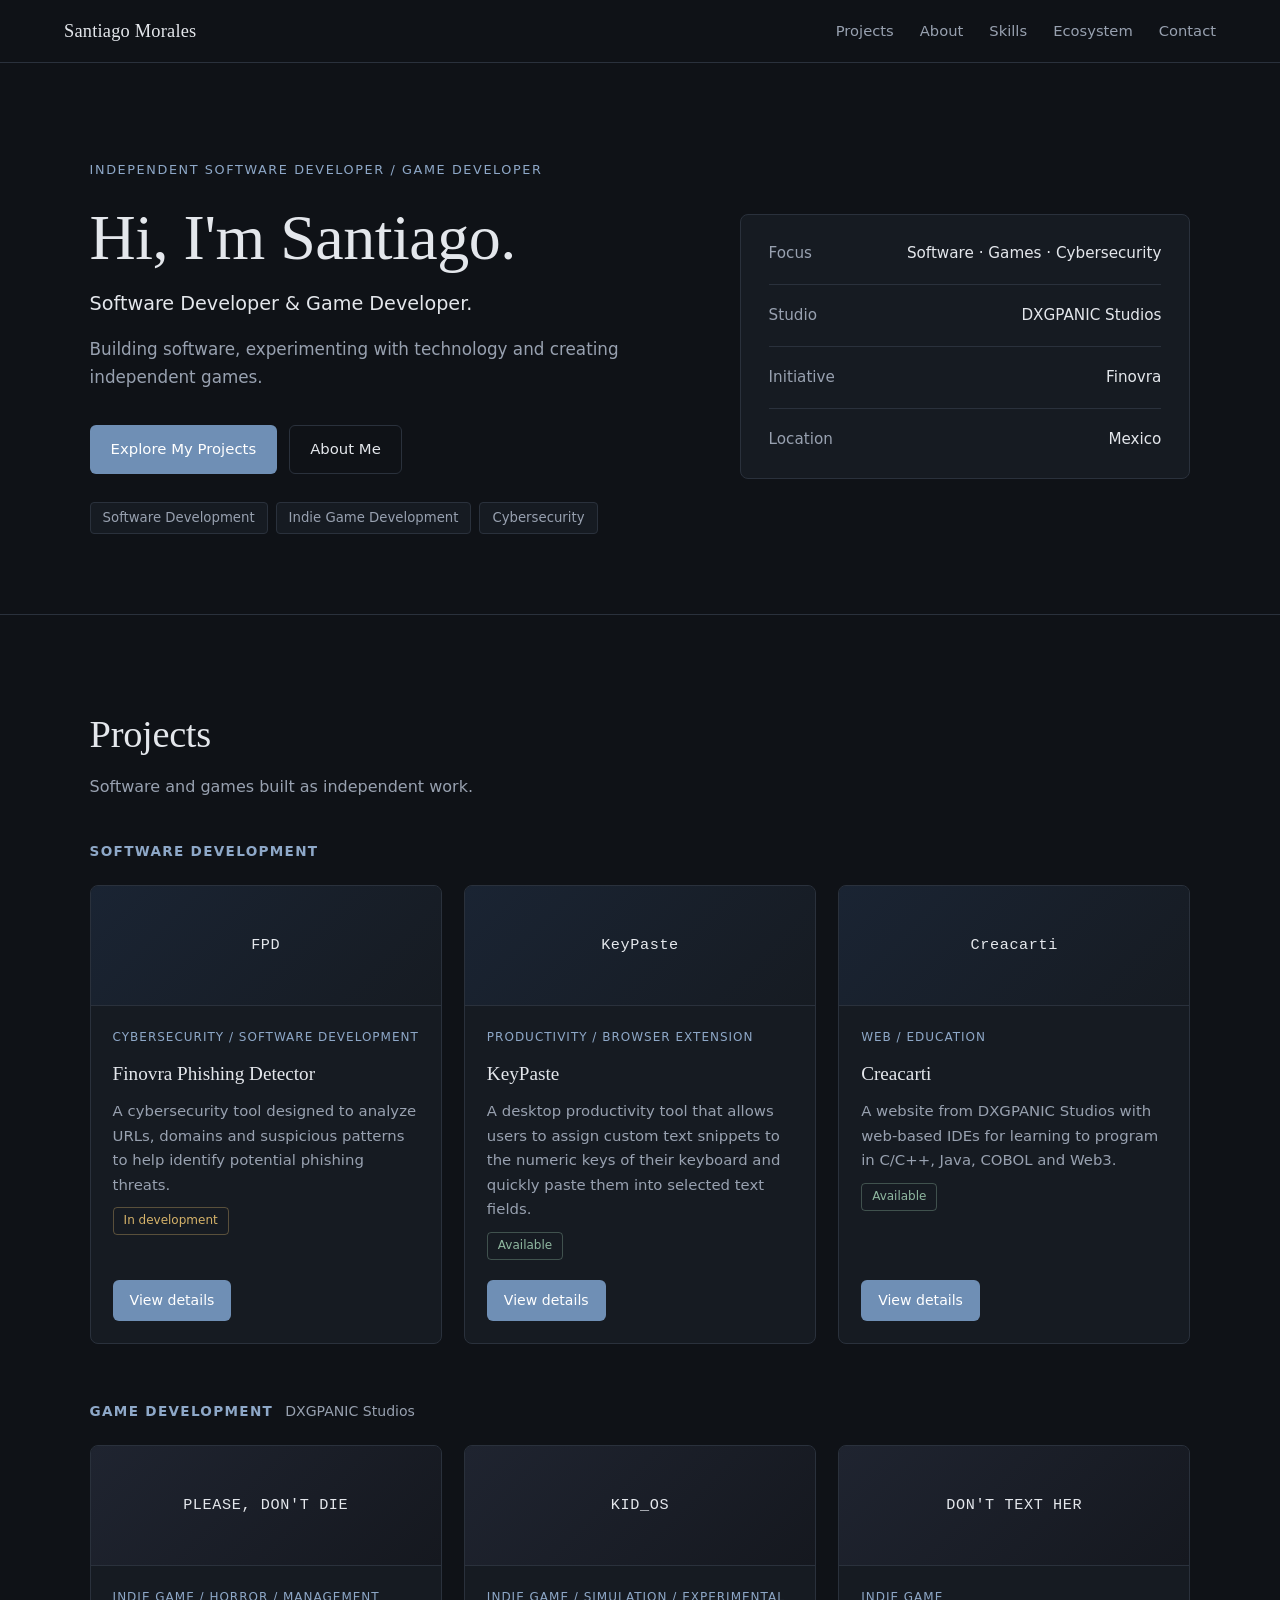
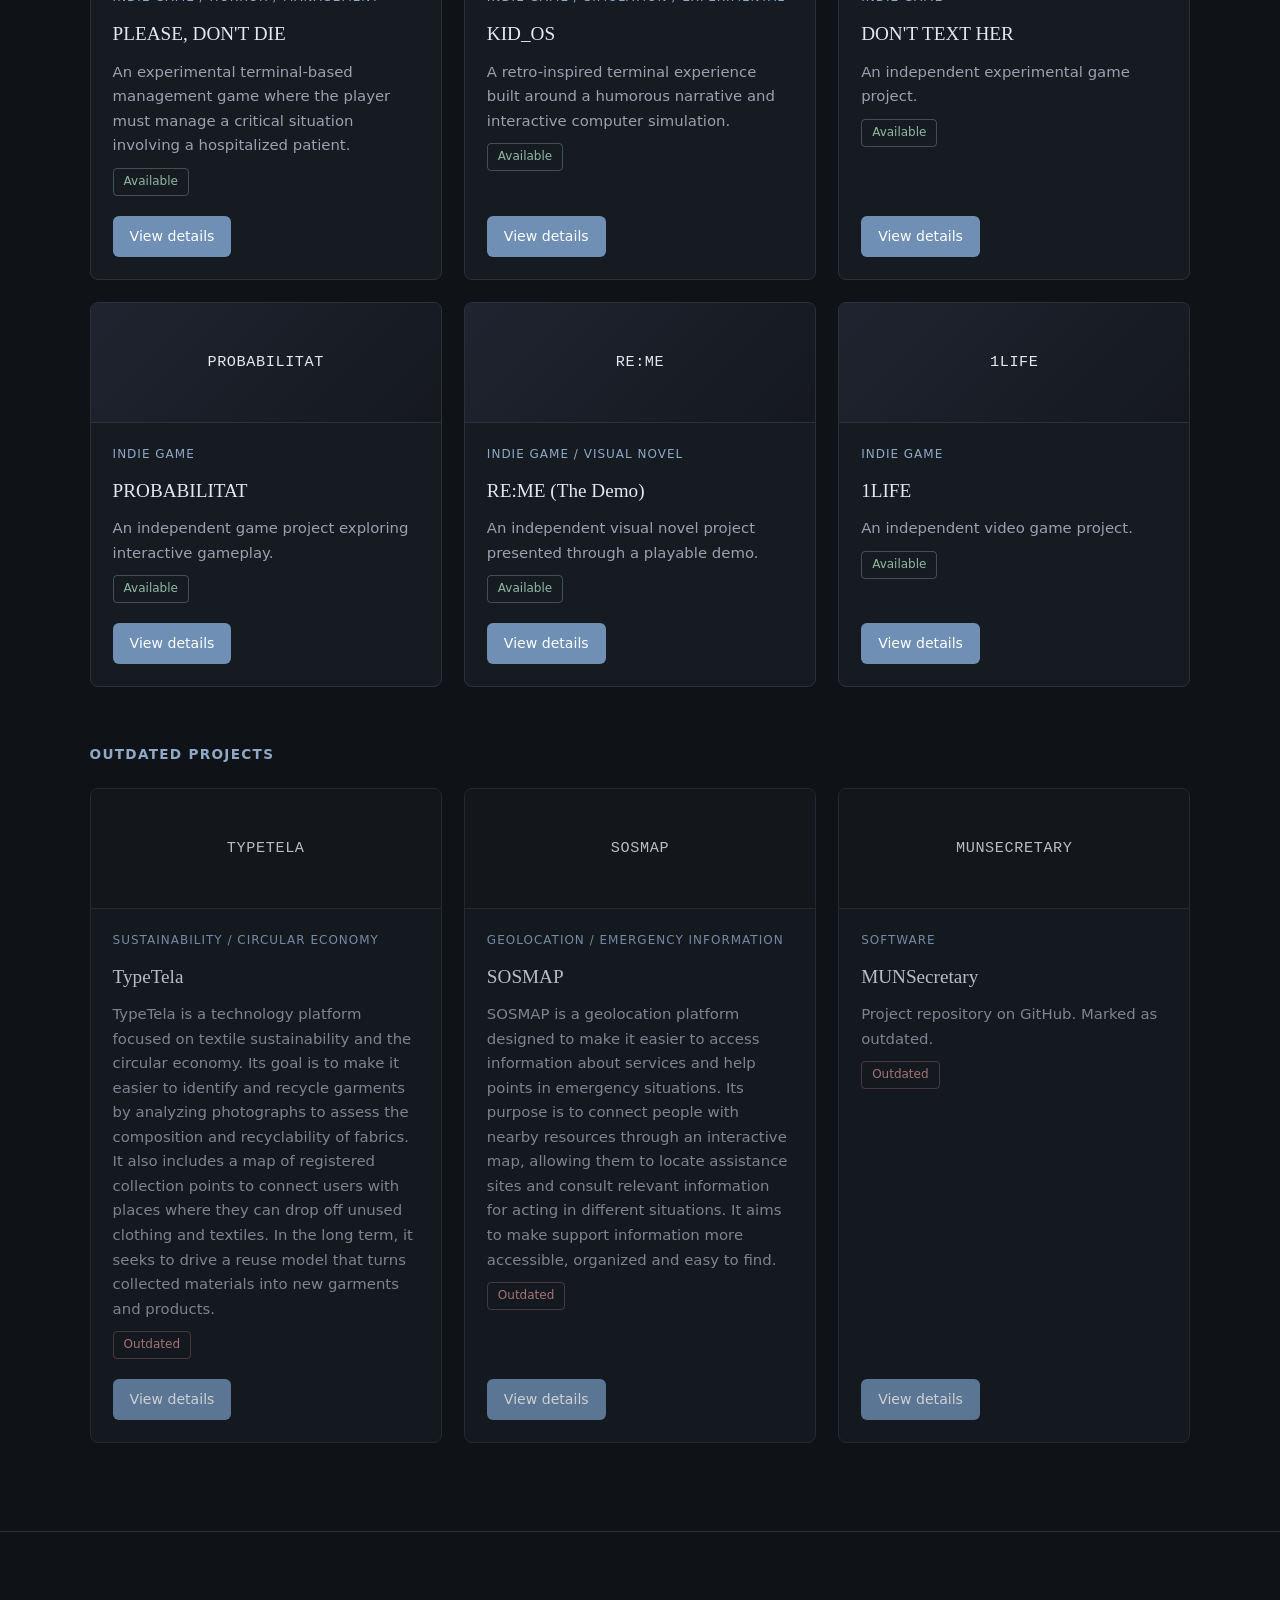
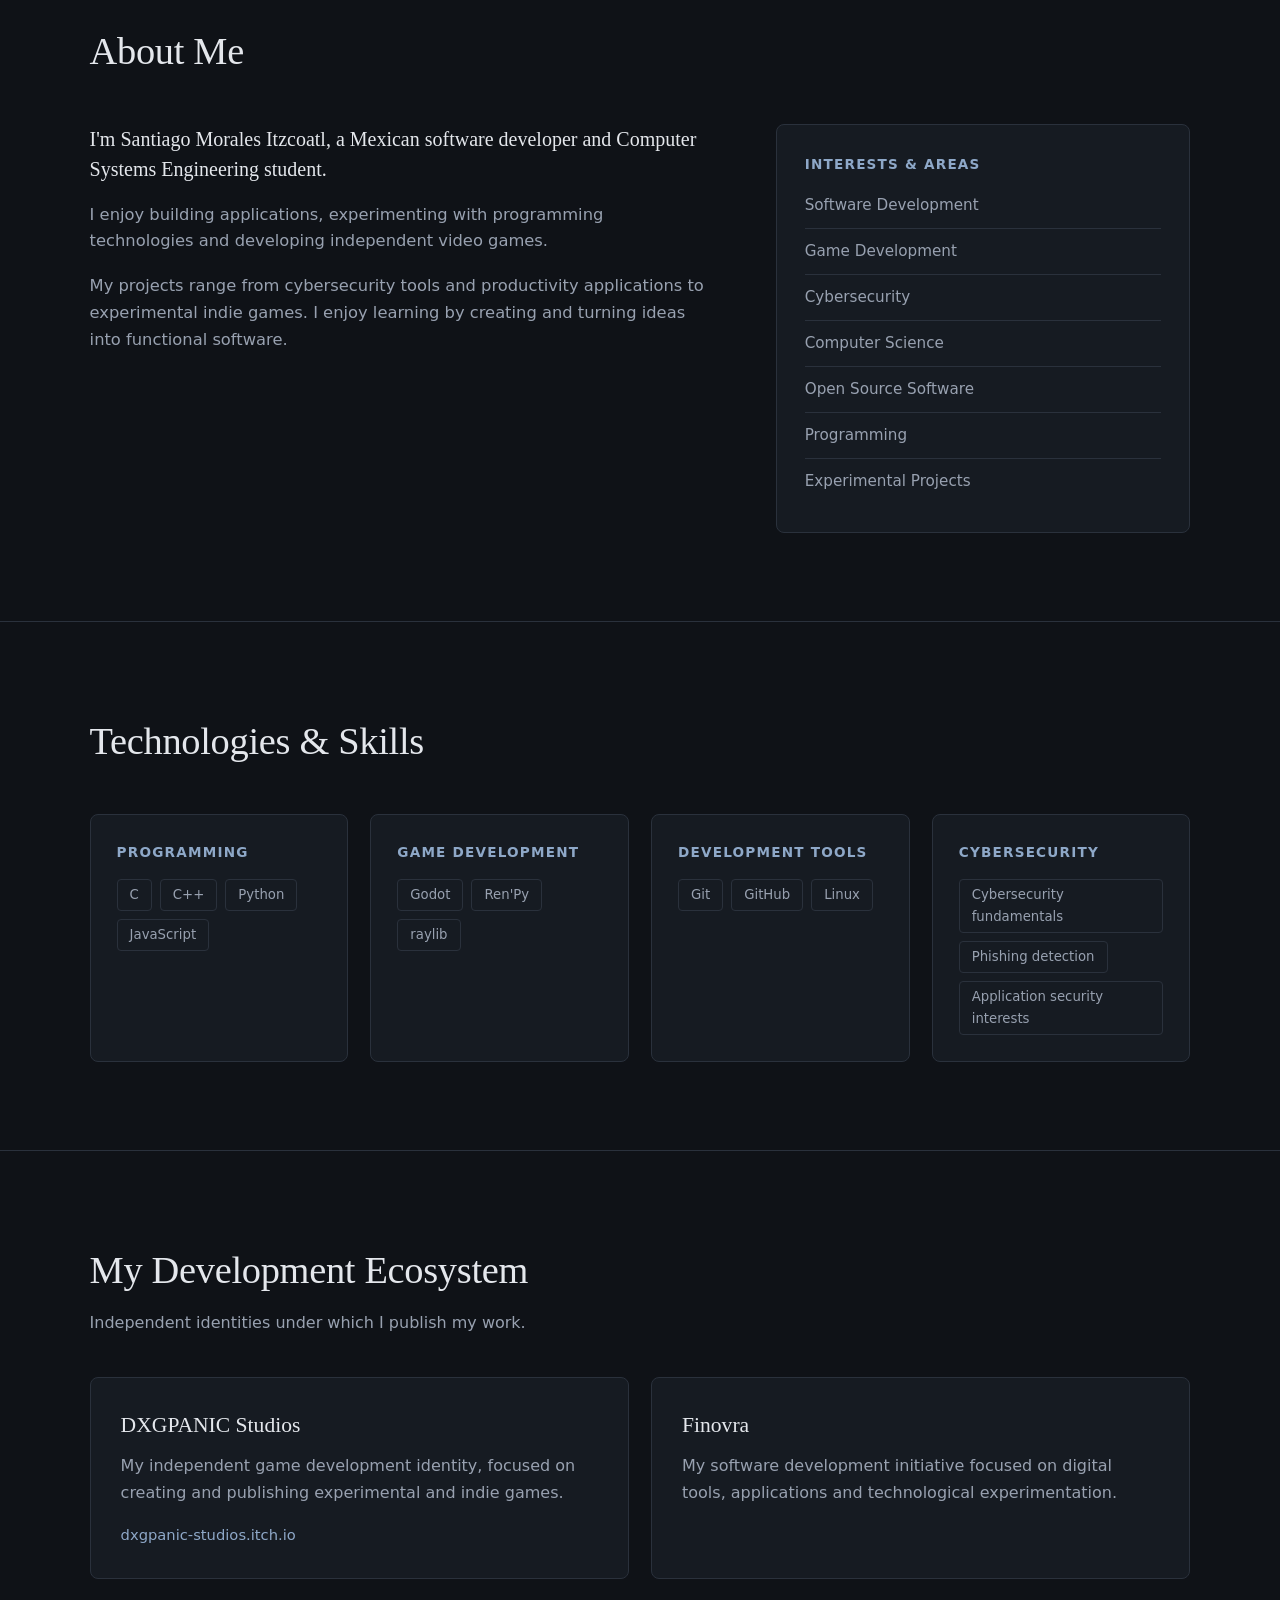
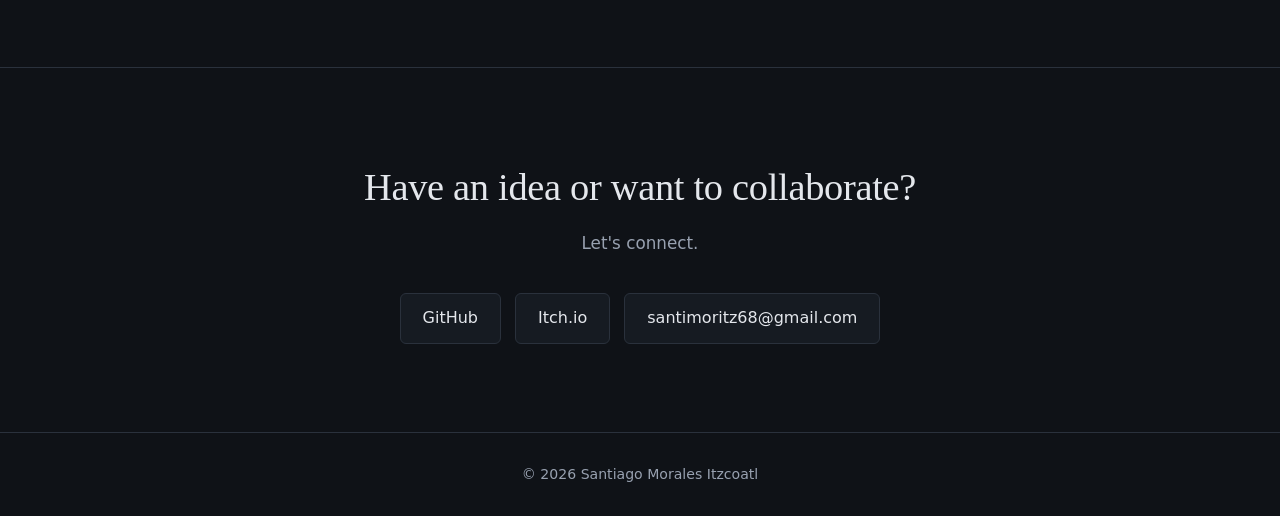
==== index.html @ 07a5fb70 "1.0" ====
<!doctype html>
<html lang="en">
<head>
  <meta charset="utf-8">
  <meta name="viewport" content="width=device-width, initial-scale=1">
  <title>Santiago Morales Itzcoatl — Software & Game Developer</title>
  <meta name="description" content="Independent software developer and game developer from Mexico. Building software, experimenting with technology and creating independent games.">
  <meta name="theme-color" content="#0f1217">
  <link rel="stylesheet" href="styles.css">
</head>
<body>

<header class="site-header">
  <a href="#top" class="logo">Santiago Morales</a>
  <nav>
    <a href="#projects">Projects</a>
    <a href="#about">About</a>
    <a href="#skills">Skills</a>
    <a href="#ecosystem">Ecosystem</a>
    <a href="#contact">Contact</a>
  </nav>
</header>

<main id="top">

  <!-- HERO -->
  <section class="hero">
    <div class="hero-text">
      <p class="eyebrow">Independent Software Developer / Game Developer</p>
      <h1>Hi, I'm Santiago.</h1>
      <p class="subtitle">Software Developer &amp; Game Developer.</p>
      <p class="lead">Building software, experimenting with technology and creating independent games.</p>
      <div class="cta-row">
        <a href="#projects" class="btn btn-primary">Explore My Projects</a>
        <a href="#about" class="btn btn-ghost">About Me</a>
      </div>
      <ul class="tags">
        <li>Software Development</li>
        <li>Indie Game Development</li>
        <li>Cybersecurity</li>
      </ul>
    </div>
    <div class="hero-panel" aria-hidden="true">
      <div class="panel-row"><span>Focus</span><strong>Software · Games · Cybersecurity</strong></div>
      <div class="panel-row"><span>Studio</span><strong>DXGPANIC Studios</strong></div>
      <div class="panel-row"><span>Initiative</span><strong>Finovra</strong></div>
      <div class="panel-row"><span>Location</span><strong>Mexico</strong></div>
    </div>
  </section>

  <!-- PROJECTS -->
  <section id="projects" class="section">
    <div class="section-head">
      <h2>Projects</h2>
      <p>Software and games built as independent work.</p>
    </div>

    <h3 class="group-title">Software Development</h3>
    <div class="grid" id="grid-software"></div>

    <h3 class="group-title">Game Development <span class="sub">DXGPANIC Studios</span></h3>
    <div class="grid" id="grid-game"></div>

    <h3 class="group-title">Outdated Projects</h3>
    <div class="grid" id="grid-outdated"></div>
  </section>

  <!-- ABOUT -->
  <section id="about" class="section">
    <div class="section-head">
      <h2>About Me</h2>
    </div>
    <div class="about">
      <div class="about-text">
        <p class="lead-text">I'm Santiago Morales Itzcoatl, a Mexican software developer and Computer Systems Engineering student.</p>
        <p>I enjoy building applications, experimenting with programming technologies and developing independent video games.</p>
        <p>My projects range from cybersecurity tools and productivity applications to experimental indie games. I enjoy learning by creating and turning ideas into functional software.</p>
      </div>
      <aside class="interests">
        <h3>Interests &amp; Areas</h3>
        <ul>
          <li>Software Development</li>
          <li>Game Development</li>
          <li>Cybersecurity</li>
          <li>Computer Science</li>
          <li>Open Source Software</li>
          <li>Programming</li>
          <li>Experimental Projects</li>
        </ul>
      </aside>
    </div>
  </section>

  <!-- SKILLS -->
  <section id="skills" class="section">
    <div class="section-head">
      <h2>Technologies &amp; Skills</h2>
    </div>
    <div class="skills-grid">
      <div class="skill-group">
        <h3>Programming</h3>
        <ul class="chips"><li>C</li><li>C++</li><li>Python</li><li>JavaScript</li></ul>
      </div>
      <div class="skill-group">
        <h3>Game Development</h3>
        <ul class="chips"><li>Godot</li><li>Ren'Py</li><li>raylib</li></ul>
      </div>
      <div class="skill-group">
        <h3>Development Tools</h3>
        <ul class="chips"><li>Git</li><li>GitHub</li><li>Linux</li></ul>
      </div>
      <div class="skill-group">
        <h3>Cybersecurity</h3>
        <ul class="chips"><li>Cybersecurity fundamentals</li><li>Phishing detection</li><li>Application security interests</li></ul>
      </div>
    </div>
  </section>

  <!-- ECOSYSTEM -->
  <section id="ecosystem" class="section">
    <div class="section-head">
      <h2>My Development Ecosystem</h2>
      <p>Independent identities under which I publish my work.</p>
    </div>
    <div class="eco-grid">
      <div class="eco-card">
        <h3>DXGPANIC Studios</h3>
        <p>My independent game development identity, focused on creating and publishing experimental and indie games.</p>
        <a href="https://dxgpanic-studios.itch.io/" target="_blank" rel="noopener" class="link">dxgpanic-studios.itch.io</a>
      </div>
      <div class="eco-card">
        <h3>Finovra</h3>
        <p>My software development initiative focused on digital tools, applications and technological experimentation.</p>
      </div>
    </div>
  </section>

  <!-- CONTACT -->
  <section id="contact" class="section contact">
    <h2>Have an idea or want to collaborate?</h2>
    <p class="lead">Let's connect.</p>
    <ul class="contact-links">
      <li><a href="https://github.com/FreakPuppyGameStudio" target="_blank" rel="noopener">GitHub</a></li>
      <li><a href="https://dxgpanic-studios.itch.io/" target="_blank" rel="noopener">Itch.io</a></li>
      <li><a href="mailto:santimoritz68@gmail.com">santimoritz68@gmail.com</a></li>
    </ul>
  </section>

</main>

<footer class="site-footer">
  <p>&copy; <span id="year"></span> Santiago Morales Itzcoatl</p>
</footer>

<script src="data.js"></script>
<script src="script.js"></script>
</body>
</html>
---- styles.css ----
:root {
  --bg: #0f1217;
  --surface: #161b22;
  --surface-2: #1c222b;
  --border: #2a313c;
  --text: #e4e7ec;
  --muted: #98a1b0;
  --accent: #8ea8c8;      /* azul acero, discreto */
  --accent-strong: #6f8fb5;
  --serif: Georgia, "Times New Roman", "Iowan Old Style", serif;
  --sans: system-ui, -apple-system, "Segoe UI", Roboto, Helvetica, Arial, sans-serif;
  --mono: ui-monospace, "JetBrains Mono", Menlo, Consolas, monospace;
  --radius: 8px;
}

* { box-sizing: border-box; }
html { scroll-behavior: smooth; }
body {
  margin: 0;
  background: var(--bg);
  color: var(--text);
  font-family: var(--sans);
  font-size: 16px;
  line-height: 1.65;
  -webkit-font-smoothing: antialiased;
}
a { color: inherit; }
:focus-visible { outline: 2px solid var(--accent); outline-offset: 3px; }

/* ---------- Header ---------- */
.site-header {
  position: sticky; top: 0; z-index: 10;
  display: flex; justify-content: space-between; align-items: center; flex-wrap: wrap; gap: 12px;
  padding: 16px clamp(20px, 5vw, 72px);
  background: var(--bg);
  border-bottom: 1px solid var(--border);
}
.logo { font-family: var(--serif); font-size: 1.15rem; text-decoration: none; letter-spacing: .2px; }
.site-header nav { display: flex; gap: 26px; flex-wrap: wrap; }
.site-header nav a { text-decoration: none; color: var(--muted); font-size: .92rem; transition: color .2s; }
.site-header nav a:hover { color: var(--text); }

/* ---------- Hero ---------- */
.hero {
  display: grid; grid-template-columns: 1.3fr 1fr; gap: 64px; align-items: center;
  padding: 96px clamp(20px, 7vw, 120px) 80px;
  border-bottom: 1px solid var(--border);
}
.eyebrow { font-size: .8rem; text-transform: uppercase; letter-spacing: 1.6px; color: var(--accent); margin: 0 0 22px; }
.hero h1 { font-family: var(--serif); font-weight: 400; font-size: clamp(2.5rem, 5.5vw, 4rem); line-height: 1.12; margin: 0 0 14px; letter-spacing: -.5px; }
.subtitle { font-size: 1.2rem; color: var(--text); margin: 0 0 16px; }
.lead { color: var(--muted); font-size: 1.05rem; max-width: 56ch; margin: 0; }
.cta-row { display: flex; gap: 12px; flex-wrap: wrap; margin: 34px 0 28px; }
.tags { list-style: none; padding: 0; margin: 0; display: flex; gap: 8px; flex-wrap: wrap; }
.tags li, .chips li {
  font-size: .83rem; padding: 4px 12px; border-radius: 4px;
  border: 1px solid var(--border); color: var(--muted); background: var(--surface);
}

.hero-panel {
  background: var(--surface); border: 1px solid var(--border); border-radius: var(--radius);
  padding: 8px 28px;
}
.panel-row {
  display: flex; justify-content: space-between; gap: 16px; padding: 18px 0;
  border-bottom: 1px solid var(--border); font-size: .95rem;
}
.panel-row:last-child { border-bottom: 0; }
.panel-row span { color: var(--muted); }
.panel-row strong { font-weight: 500; text-align: right; }

/* ---------- Buttons ---------- */
.btn {
  display: inline-block; text-decoration: none; cursor: pointer; text-align: center;
  padding: 11px 20px; border-radius: 6px; font-weight: 500; font-size: .93rem;
  border: 1px solid transparent; font-family: inherit;
  transition: background .2s ease, border-color .2s ease, color .2s ease;
}
.btn-primary { background: var(--accent-strong); color: #fff; }
.btn-primary:hover { background: #5d7ba3; }
.btn-ghost { background: transparent; color: var(--text); border-color: var(--border); }
.btn-ghost:hover { border-color: var(--accent); color: var(--accent); }
.btn-sm { padding: 8px 16px; font-size: .88rem; }

/* ---------- Sections ---------- */
.section { padding: 88px clamp(20px, 7vw, 120px); border-bottom: 1px solid var(--border); }
.section-head { margin-bottom: 40px; }
.section-head h2, .section > h2, .about h2 {
  font-family: var(--serif); font-weight: 400; font-size: clamp(1.9rem, 3.4vw, 2.4rem);
  margin: 0 0 8px; letter-spacing: -.3px;
}
.section-head p { color: var(--muted); margin: 0; }
.group-title {
  font-size: .85rem; font-weight: 600; text-transform: uppercase; letter-spacing: 1.3px;
  color: var(--accent); margin: 56px 0 22px; display: flex; align-items: baseline; gap: 12px;
}
.group-title:first-of-type { margin-top: 0; }
.group-title .sub { color: var(--muted); text-transform: none; letter-spacing: 0; font-weight: 400; font-size: .88rem; }

/* ---------- Cards ---------- */
.grid { display: grid; grid-template-columns: repeat(auto-fill, minmax(280px, 1fr)); gap: 22px; }
.card {
  background: var(--surface); border: 1px solid var(--border); border-radius: var(--radius);
  overflow: hidden; display: flex; flex-direction: column;
  transition: border-color .25s ease, background .25s ease;
}
.card:hover { border-color: #3a4352; background: var(--surface-2); }
.card.is-outdated { opacity: .8; }
.card-cover {
  height: 120px; display: flex; align-items: center; justify-content: center;
  border-bottom: 1px solid var(--border); padding: 16px;
}
.cover-software { background: linear-gradient(135deg, #1a2433, #161b22); }
.cover-game { background: linear-gradient(135deg, #1f2430, #15181f); }
.cover-old { background: #14171c; }
.cover-label {
  font-family: var(--mono); font-size: .95rem; letter-spacing: .6px; color: var(--text); text-align: center;
}
.card-body { padding: 22px; display: flex; flex-direction: column; gap: 10px; flex: 1; }
.card-body h4 { margin: 0; font-family: var(--serif); font-weight: 400; font-size: 1.2rem; }
.card-body .desc { margin: 0; color: var(--muted); font-size: .93rem; }
.meta { margin: 0; font-size: .75rem; color: var(--accent); text-transform: uppercase; letter-spacing: 1px; }
.card-actions { margin-top: auto; padding-top: 10px; }

.badge {
  align-self: flex-start; font-size: .75rem; padding: 3px 10px; border-radius: 4px; border: 1px solid;
}
.badge-progress { color: #d6b36a; border-color: rgba(214,179,106,.35); }
.badge-ok { color: #8fb8a0; border-color: rgba(143,184,160,.35); }
.badge-old { color: #c98b8b; border-color: rgba(201,139,139,.35); }

/* ---------- About ---------- */
.about { display: grid; grid-template-columns: 1.5fr 1fr; gap: 64px; }
.about-text p { color: var(--muted); margin: 0 0 18px; font-size: 1.02rem; }
.about-text .lead-text { color: var(--text); font-family: var(--serif); font-size: 1.25rem; line-height: 1.5; }
.interests { background: var(--surface); border: 1px solid var(--border); border-radius: var(--radius); padding: 28px; align-self: start; }
.interests h3 { margin: 0 0 8px; font-size: .85rem; text-transform: uppercase; letter-spacing: 1.2px; color: var(--accent); font-weight: 600; }
.interests ul { list-style: none; padding: 0; margin: 0; }
.interests li { padding: 10px 0; border-bottom: 1px solid var(--border); color: var(--muted); font-size: .95rem; }
.interests li:last-child { border-bottom: 0; }

/* ---------- Skills ---------- */
.skills-grid { display: grid; grid-template-columns: repeat(auto-fit, minmax(230px, 1fr)); gap: 22px; }
.skill-group { background: var(--surface); border: 1px solid var(--border); border-radius: var(--radius); padding: 26px; }
.skill-group h3 { margin: 0 0 16px; font-size: .85rem; text-transform: uppercase; letter-spacing: 1.2px; color: var(--accent); font-weight: 600; }
.chips { list-style: none; padding: 0; margin: 0; display: flex; flex-wrap: wrap; gap: 8px; }

/* ---------- Ecosystem ---------- */
.eco-grid { display: grid; grid-template-columns: repeat(auto-fit, minmax(280px, 1fr)); gap: 22px; }
.eco-card { background: var(--surface); border: 1px solid var(--border); border-radius: var(--radius); padding: 30px; }
.eco-card h3 { margin: 0 0 10px; font-family: var(--serif); font-weight: 400; font-size: 1.35rem; }
.eco-card p { color: var(--muted); margin: 0 0 16px; }
.link { color: var(--accent); text-decoration: none; font-size: .92rem; }
.link:hover { text-decoration: underline; }

/* ---------- Contact ---------- */
.contact { text-align: center; }
.contact h2 { font-family: var(--serif); font-weight: 400; font-size: clamp(1.9rem, 3.4vw, 2.4rem); margin: 0 0 10px; }
.contact .lead { margin: 0 auto; }
.contact-links { list-style: none; padding: 0; margin: 36px 0 0; display: flex; gap: 14px; justify-content: center; flex-wrap: wrap; }
.contact-links a {
  display: inline-block; padding: 11px 22px; border: 1px solid var(--border); border-radius: 6px;
  text-decoration: none; background: var(--surface); transition: border-color .2s, color .2s;
}
.contact-links a:hover { border-color: var(--accent); color: var(--accent); }

/* ---------- Footer ---------- */
.site-footer { text-align: center; padding: 30px; color: var(--muted); font-size: .88rem; }
.site-footer p { margin: 0; }

/* ---------- Detail page ---------- */
.detail { max-width: 860px; margin: 0 auto; padding: 72px clamp(20px, 5vw, 40px) 40px; }
.loading { color: var(--muted); }
.detail-head { padding-bottom: 36px; border-bottom: 1px solid var(--border); }
.back { display: inline-block; color: var(--muted); text-decoration: none; font-size: .9rem; margin-bottom: 26px; }
.back:hover { color: var(--accent); }
.detail-head h1 { font-family: var(--serif); font-weight: 400; font-size: clamp(2.2rem, 4.5vw, 3.2rem); line-height: 1.15; margin: 10px 0 0; letter-spacing: -.4px; }
.facts { display: flex; gap: 40px; flex-wrap: wrap; margin-top: 28px; }
.fact { display: flex; flex-direction: column; gap: 4px; }
.fact span { font-size: .75rem; text-transform: uppercase; letter-spacing: 1.2px; color: var(--muted); }
.fact strong { font-weight: 500; }
.block { padding: 36px 0; border-bottom: 1px solid var(--border); }
.block:last-child { border-bottom: 0; }
.block h2 { font-size: .85rem; text-transform: uppercase; letter-spacing: 1.3px; color: var(--accent); font-weight: 600; margin: 0 0 16px; }
.body { color: var(--text); font-size: 1.05rem; line-height: 1.75; margin: 0; }
.list { margin: 0; padding-left: 20px; color: var(--muted); }
.list li { margin-bottom: 8px; }
.list.ordered { padding-left: 22px; }
.link-row { display: flex; gap: 12px; flex-wrap: wrap; }
.note { color: var(--muted); font-size: .9rem; margin: 16px 0 0; }

/* ---------- Responsive ---------- */
@media (max-width: 900px) {
  .hero { grid-template-columns: 1fr; gap: 44px; padding-top: 64px; }
  .about { grid-template-columns: 1fr; gap: 40px; }
}
@media (max-width: 600px) {
  .site-header { flex-direction: column; align-items: flex-start; }
  .section { padding: 64px 20px; }
  .facts { gap: 24px; }
}
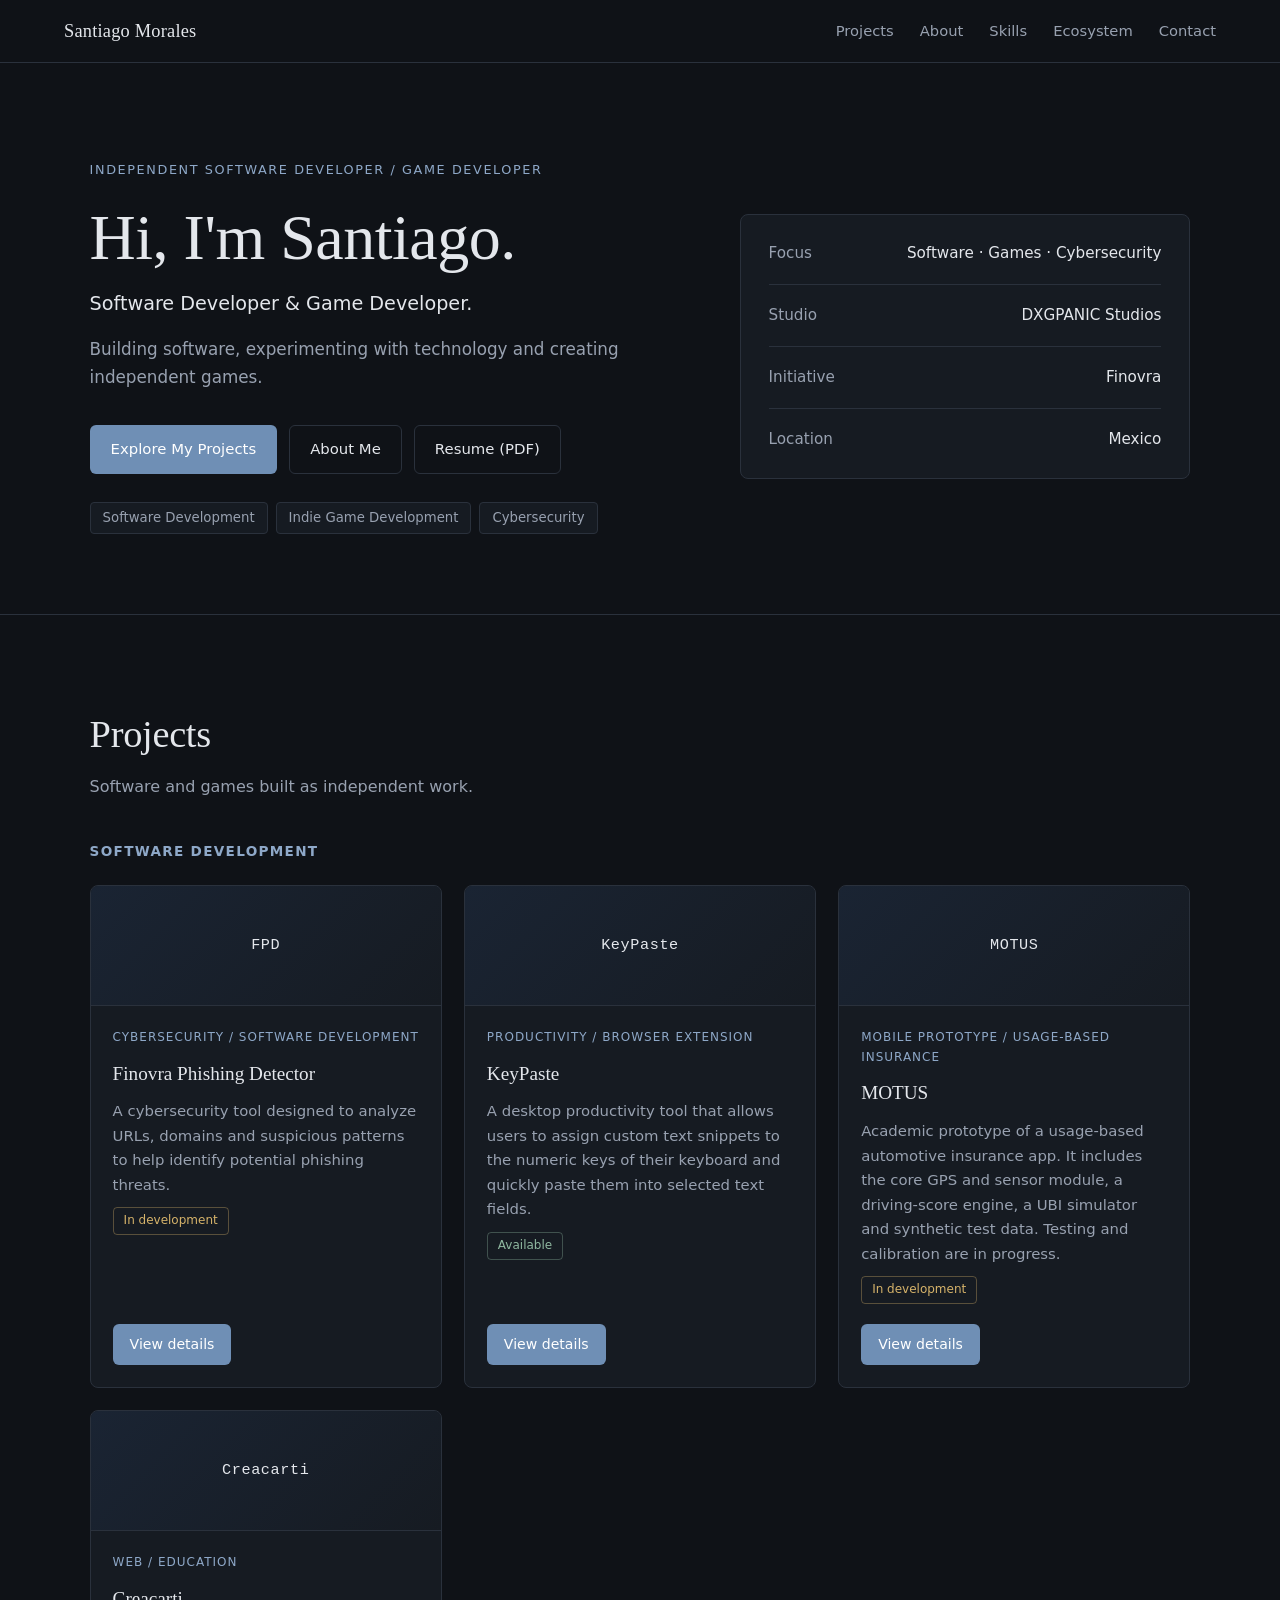
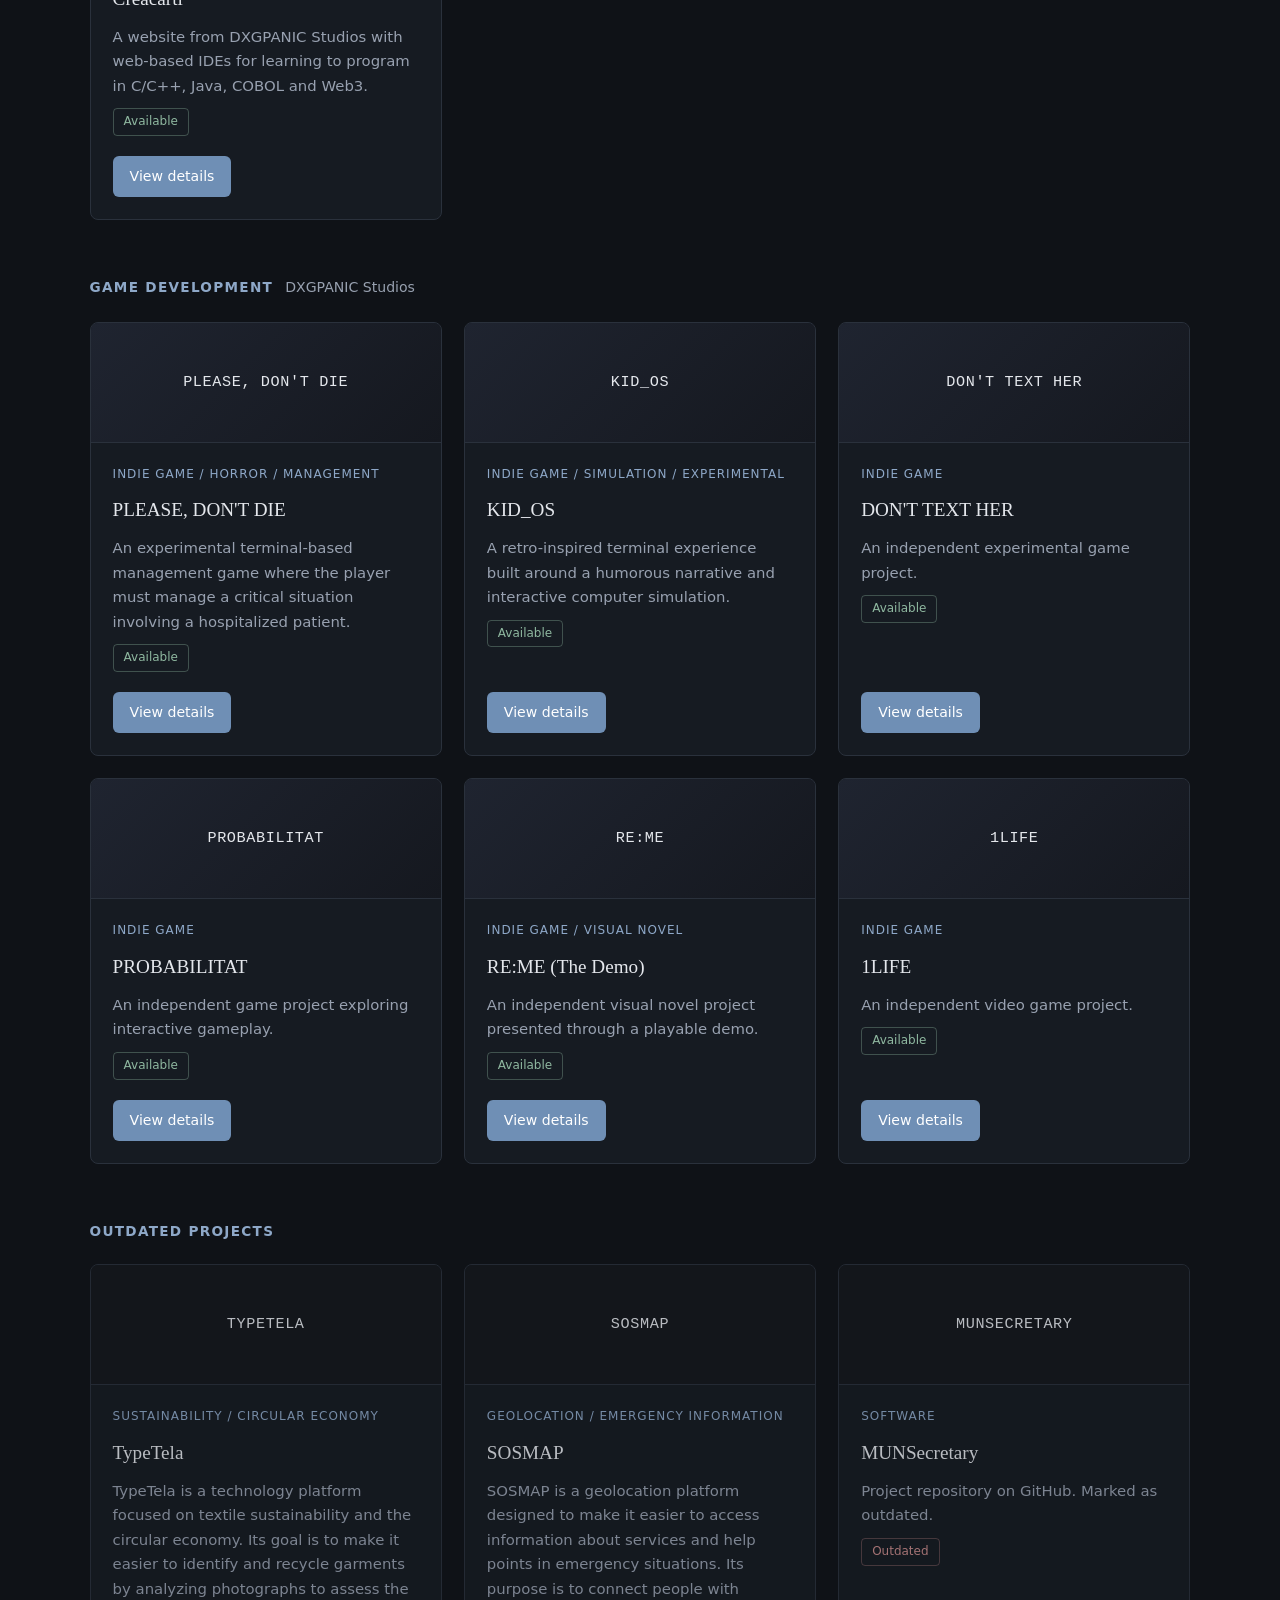
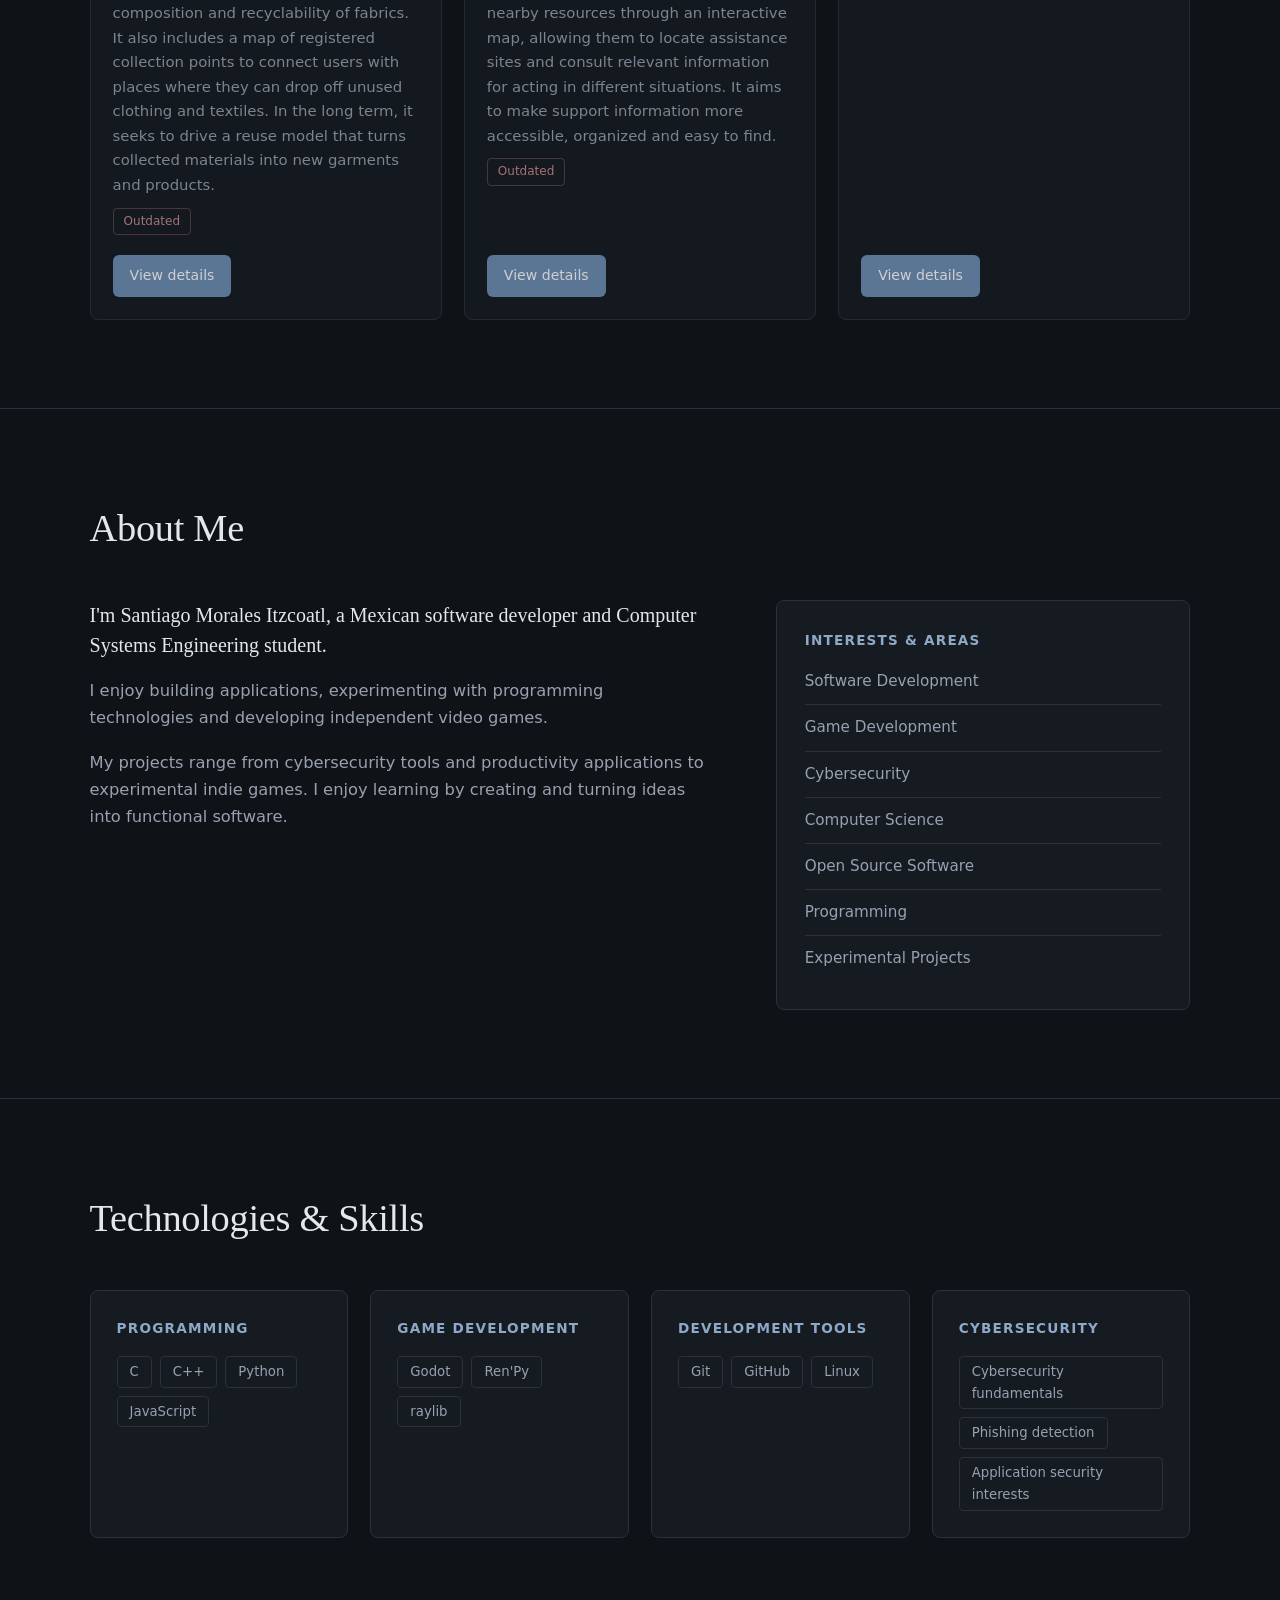
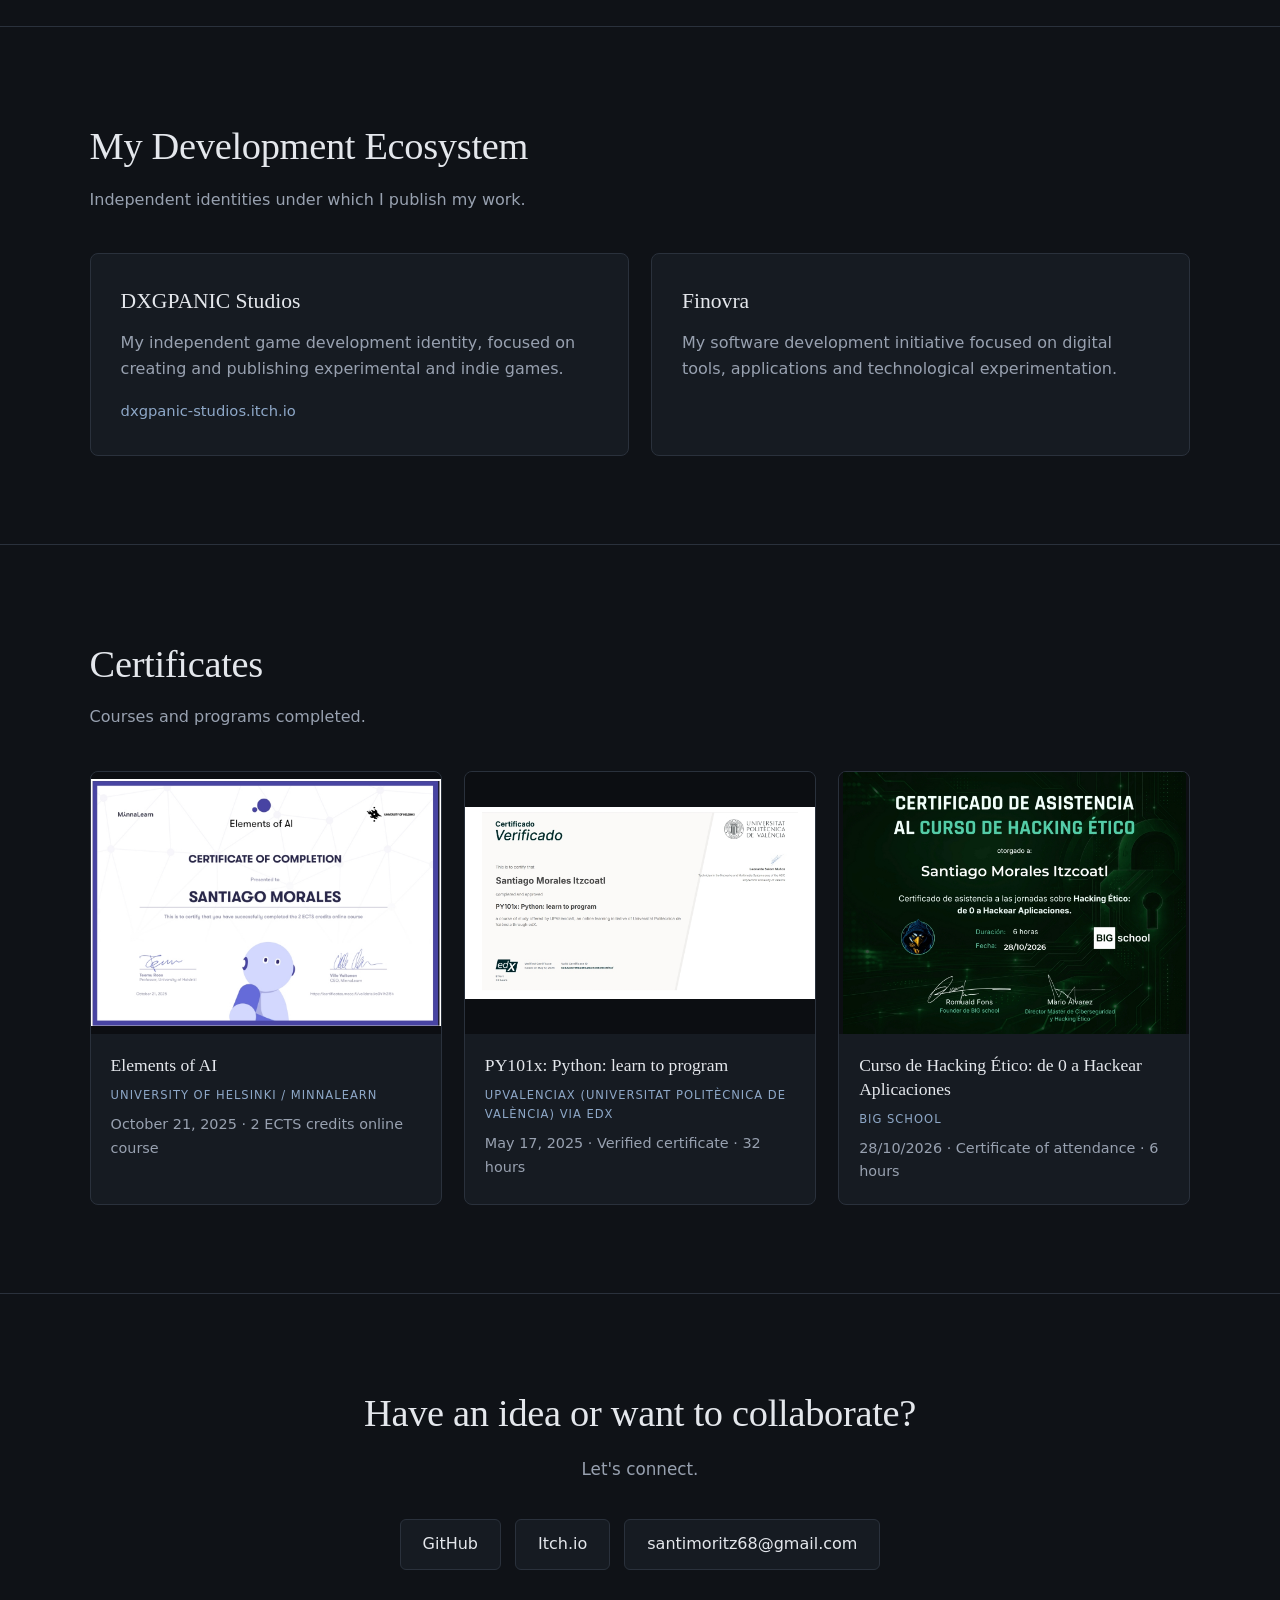
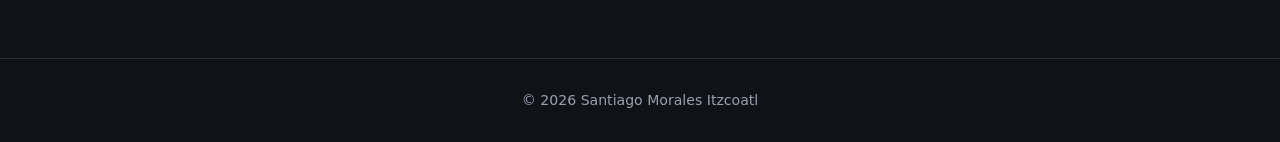
==== commit 86c79804: "1.1" ====
--- a/index.html
+++ b/index.html
@@ -33,6 +33,7 @@
       <div class="cta-row">
         <a href="#projects" class="btn btn-primary">Explore My Projects</a>
         <a href="#about" class="btn btn-ghost">About Me</a>
+        <a href="downloads/Santiago_Morales_Resume.pdf" class="btn btn-ghost" download>Resume (PDF)</a>
       </div>
       <ul class="tags">
         <li>Software Development</li>
@@ -135,6 +136,15 @@
     </div>
   </section>
 
+  <!-- CERTIFICATES -->
+  <section id="certificates" class="section">
+    <div class="section-head">
+      <h2>Certificates</h2>
+      <p>Courses and programs completed.</p>
+    </div>
+    <div class="cert-grid" id="cert-grid"></div>
+  </section>
+
   <!-- CONTACT -->
   <section id="contact" class="section contact">
     <h2>Have an idea or want to collaborate?</h2>
--- a/styles.css
+++ b/styles.css
@@ -189,6 +189,20 @@
 .link-row { display: flex; gap: 12px; flex-wrap: wrap; }
 .note { color: var(--muted); font-size: .9rem; margin: 16px 0 0; }
 
+/* ---------- Certificates ---------- */
+.cert-grid { display: grid; grid-template-columns: repeat(auto-fill, minmax(300px, 1fr)); gap: 22px; }
+.cert {
+  margin: 0; background: var(--surface); border: 1px solid var(--border); border-radius: var(--radius);
+  overflow: hidden; display: flex; flex-direction: column; transition: border-color .25s ease;
+}
+.cert:hover { border-color: #3a4352; }
+.cert-img { display: block; background: #0c0e12; aspect-ratio: 4 / 3; overflow: hidden; }
+.cert-img img { width: 100%; height: 100%; object-fit: contain; display: block; }
+.cert figcaption { padding: 20px; display: flex; flex-direction: column; gap: 8px; }
+.cert h4 { margin: 0; font-family: var(--serif); font-weight: 400; font-size: 1.1rem; line-height: 1.35; }
+.cert .meta { margin: 0; font-size: .72rem; color: var(--accent); text-transform: uppercase; letter-spacing: 1px; }
+.cert .desc { margin: 0; color: var(--muted); font-size: .9rem; }
+
 /* ---------- Responsive ---------- */
 @media (max-width: 900px) {
   .hero { grid-template-columns: 1fr; gap: 44px; padding-top: 64px; }
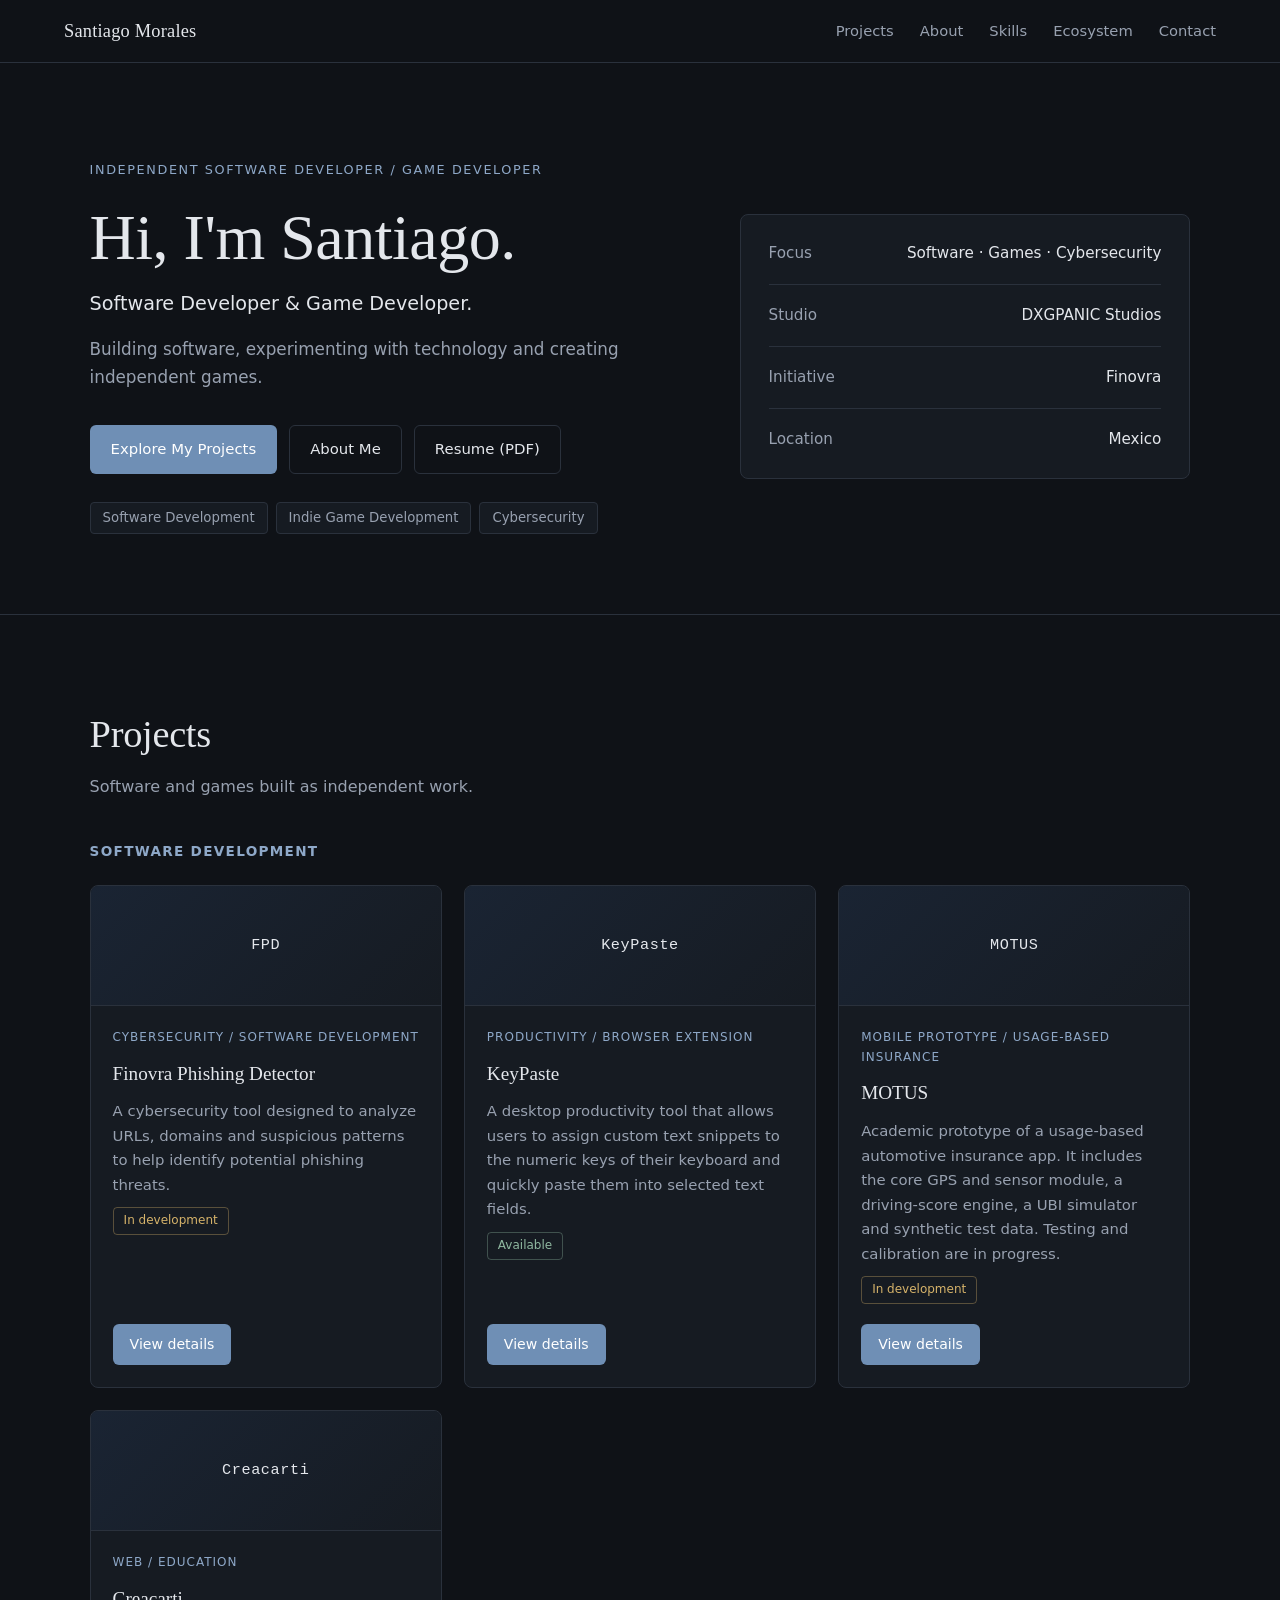
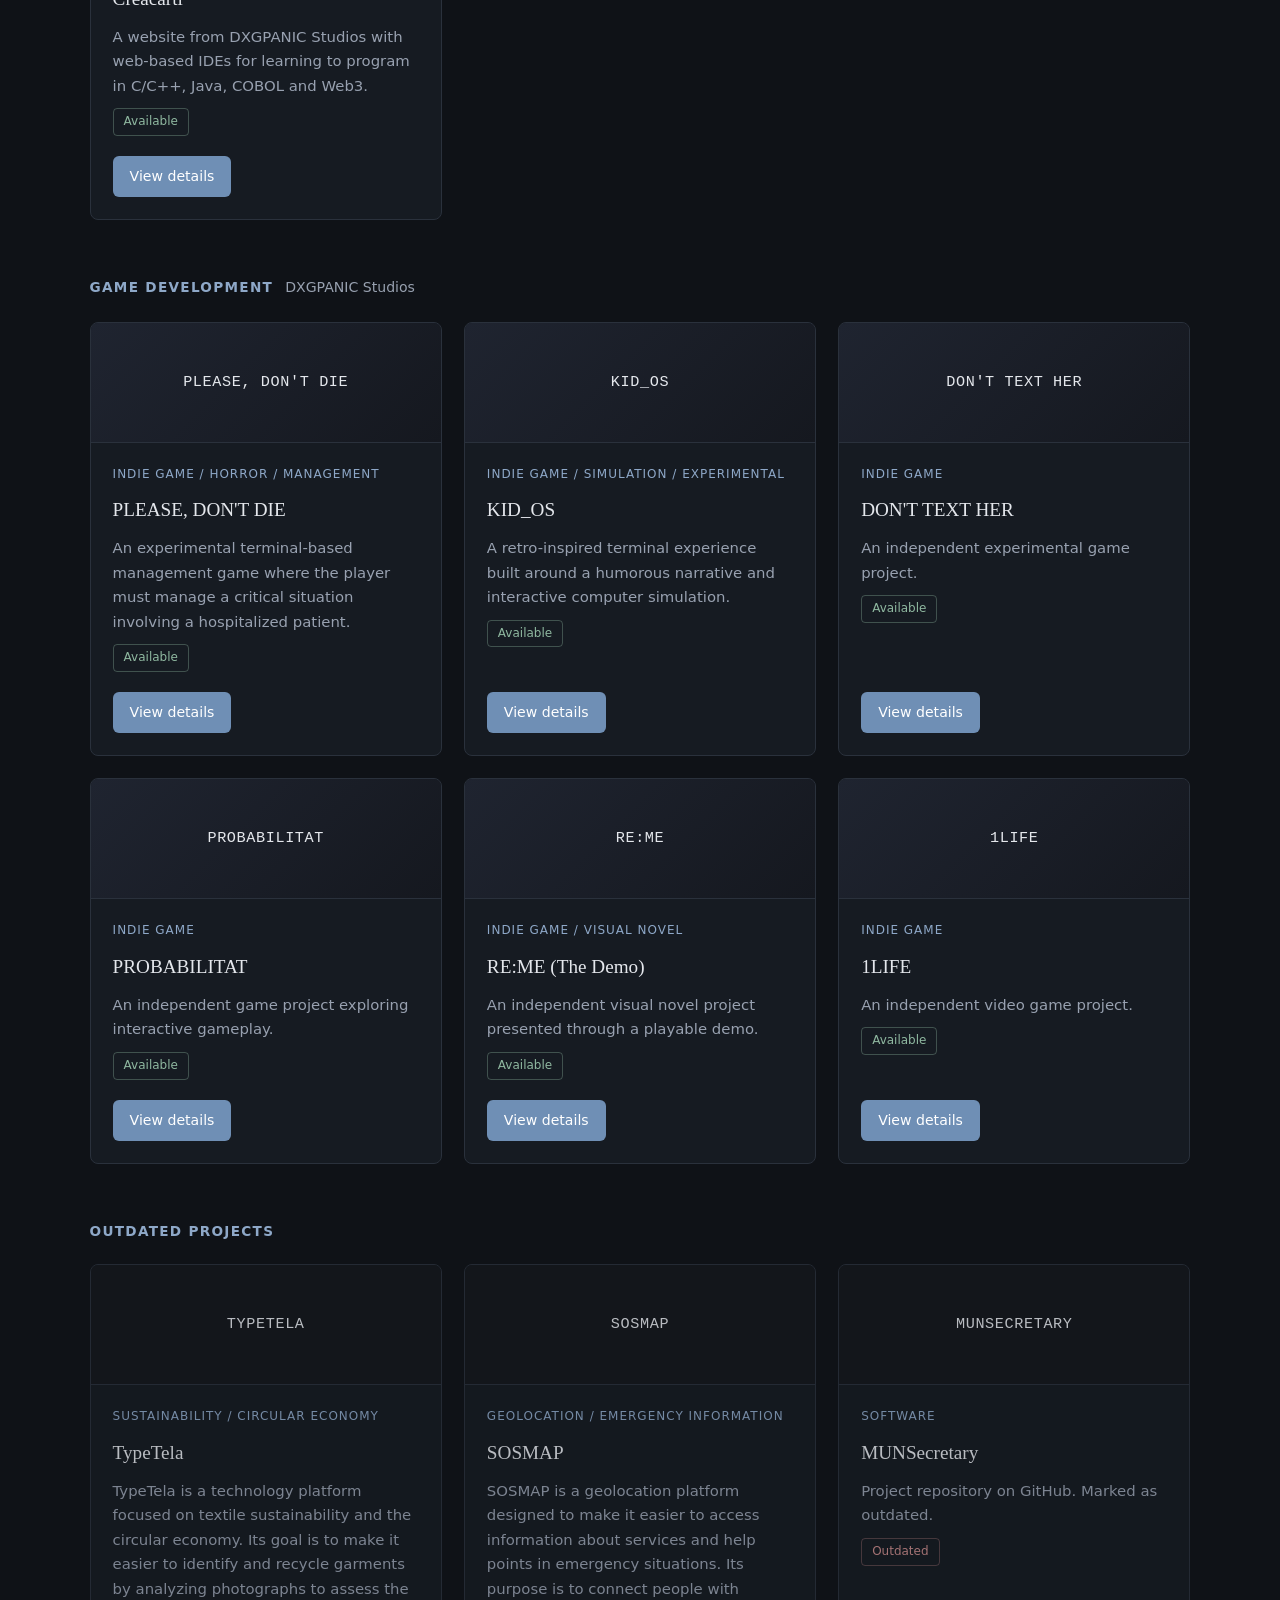
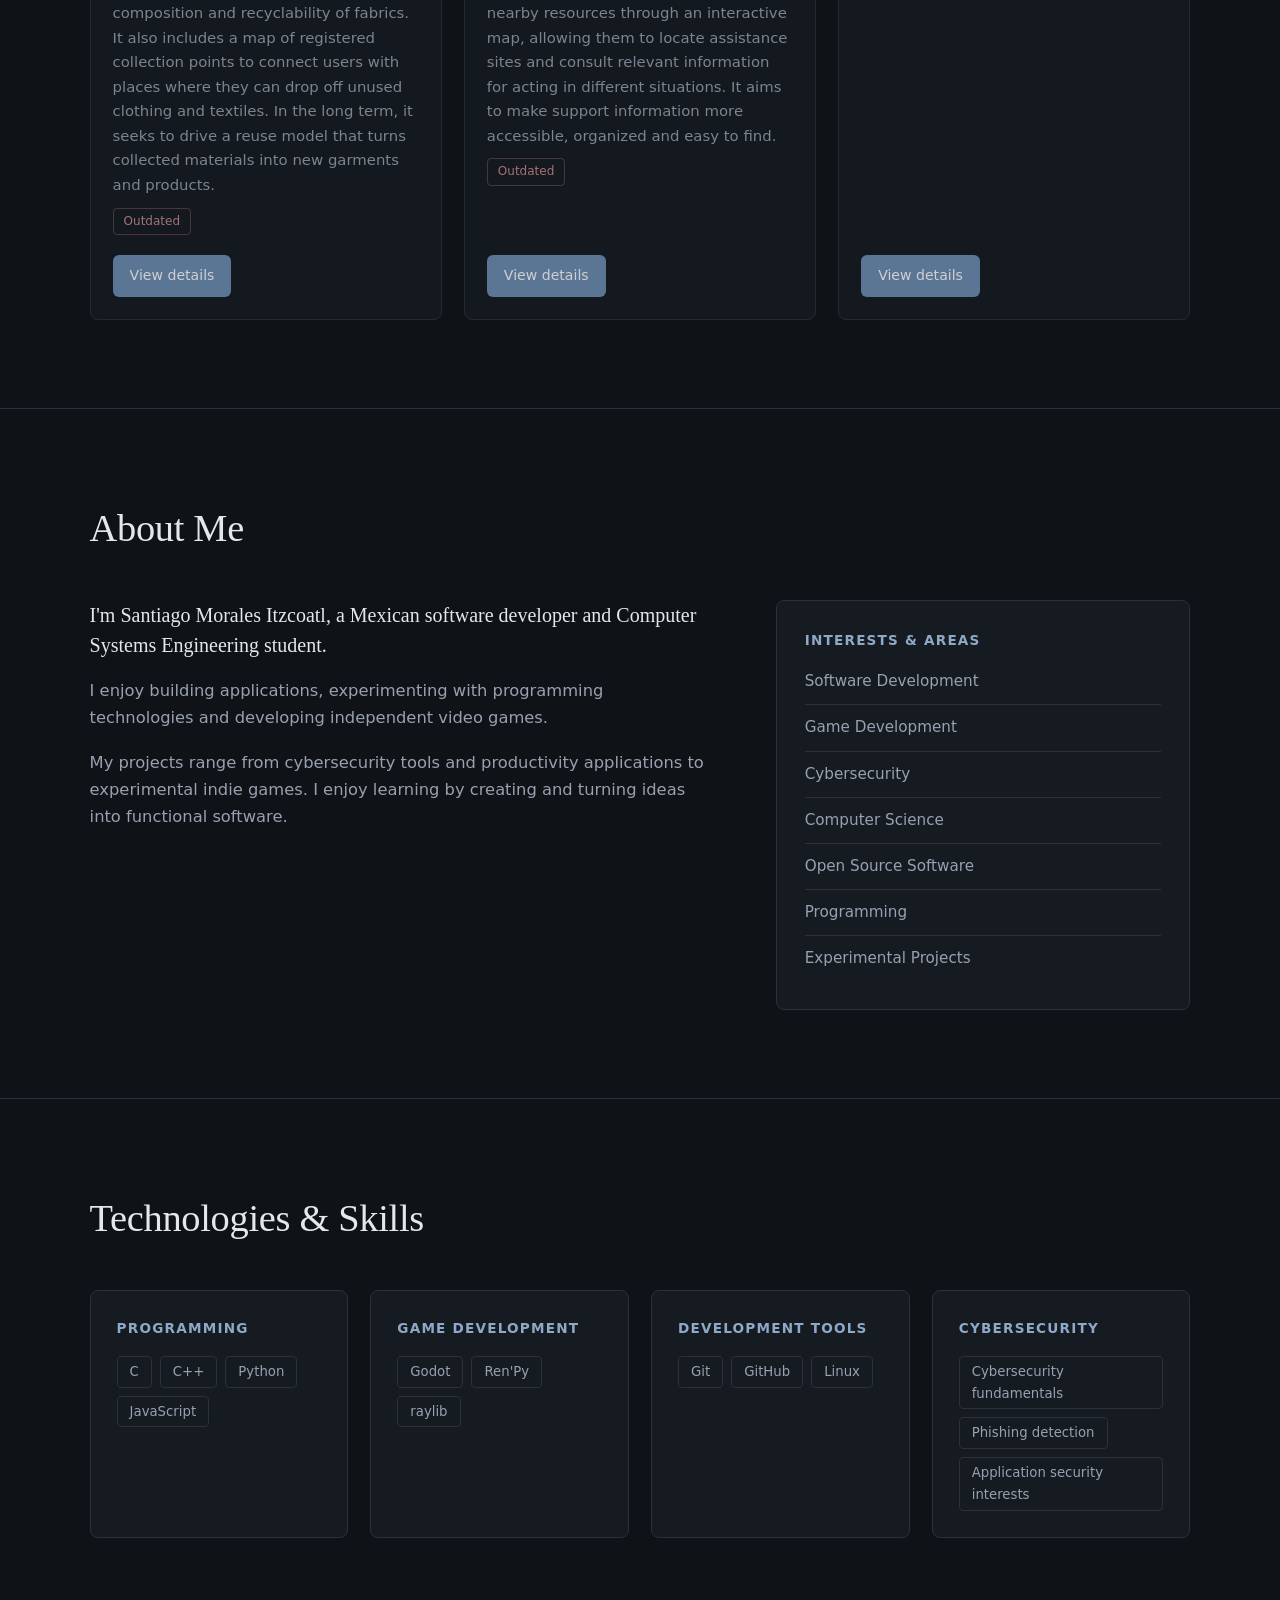
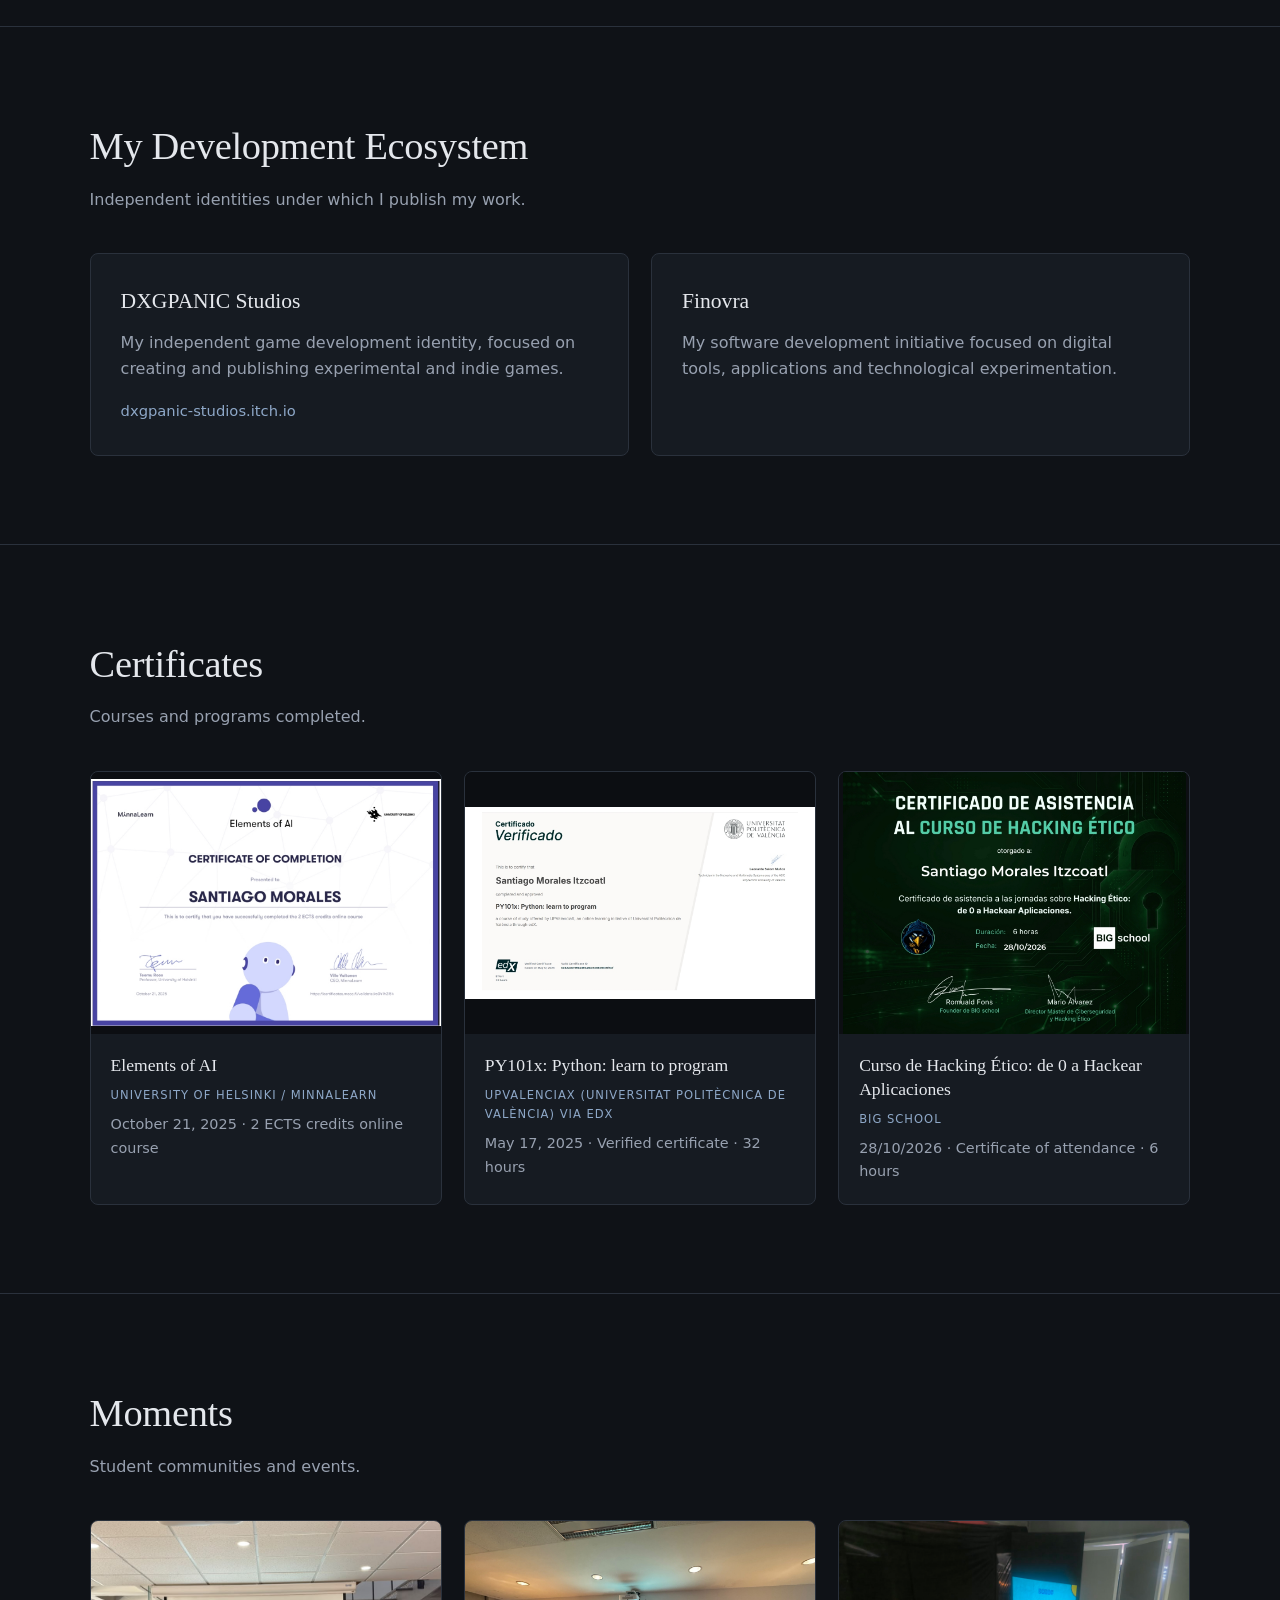
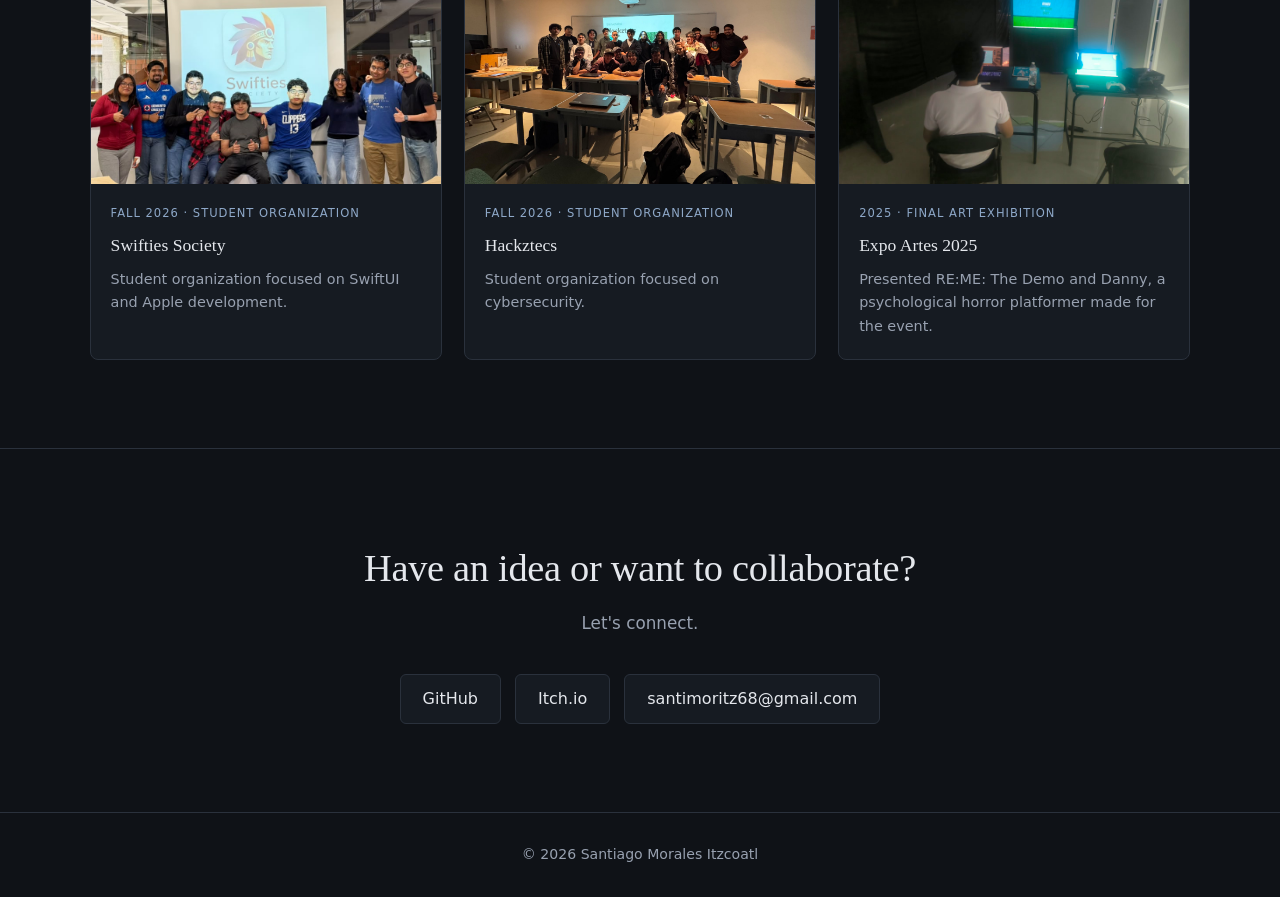
==== commit e91cc868: "1.2" ====
--- a/index.html
+++ b/index.html
@@ -145,6 +145,15 @@
     <div class="cert-grid" id="cert-grid"></div>
   </section>
 
+  <!-- MOMENTS -->
+  <section id="moments" class="section">
+    <div class="section-head">
+      <h2>Moments</h2>
+      <p>Student communities and events.</p>
+    </div>
+    <div class="moment-grid" id="moment-grid"></div>
+  </section>
+
   <!-- CONTACT -->
   <section id="contact" class="section contact">
     <h2>Have an idea or want to collaborate?</h2>
--- a/styles.css
+++ b/styles.css
@@ -203,6 +203,20 @@
 .cert .meta { margin: 0; font-size: .72rem; color: var(--accent); text-transform: uppercase; letter-spacing: 1px; }
 .cert .desc { margin: 0; color: var(--muted); font-size: .9rem; }
 
+/* ---------- Moments ---------- */
+.moment-grid { display: grid; grid-template-columns: repeat(auto-fill, minmax(300px, 1fr)); gap: 22px; }
+.moment {
+  margin: 0; background: var(--surface); border: 1px solid var(--border); border-radius: var(--radius);
+  overflow: hidden; display: flex; flex-direction: column; transition: border-color .25s ease;
+}
+.moment:hover { border-color: #3a4352; }
+.moment-img { background: #0c0e12; aspect-ratio: 4 / 3; overflow: hidden; }
+.moment-img img { width: 100%; height: 100%; object-fit: cover; display: block; }
+.moment figcaption { padding: 20px; display: flex; flex-direction: column; gap: 8px; }
+.moment h4 { margin: 0; font-family: var(--serif); font-weight: 400; font-size: 1.1rem; }
+.moment .meta { margin: 0; font-size: .72rem; color: var(--accent); text-transform: uppercase; letter-spacing: 1px; }
+.moment .desc { margin: 0; color: var(--muted); font-size: .9rem; }
+
 /* ---------- Responsive ---------- */
 @media (max-width: 900px) {
   .hero { grid-template-columns: 1fr; gap: 44px; padding-top: 64px; }
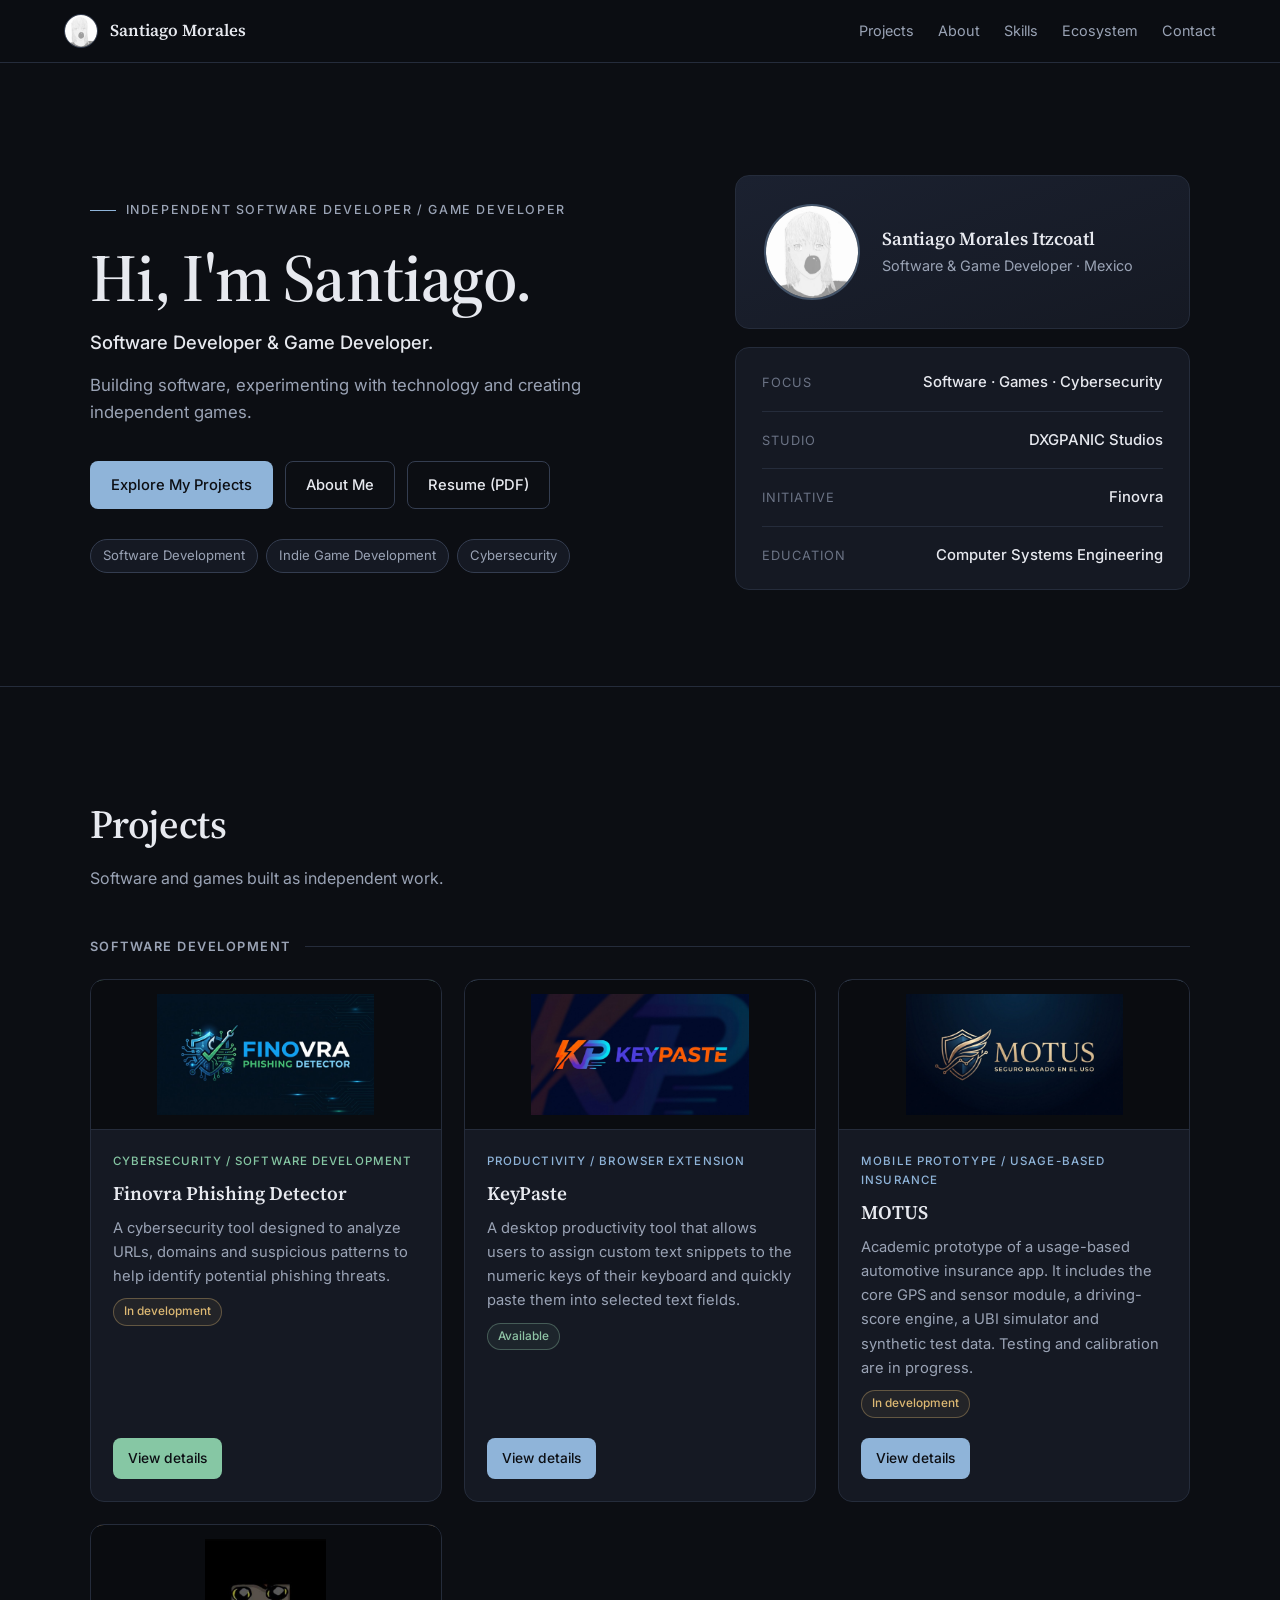
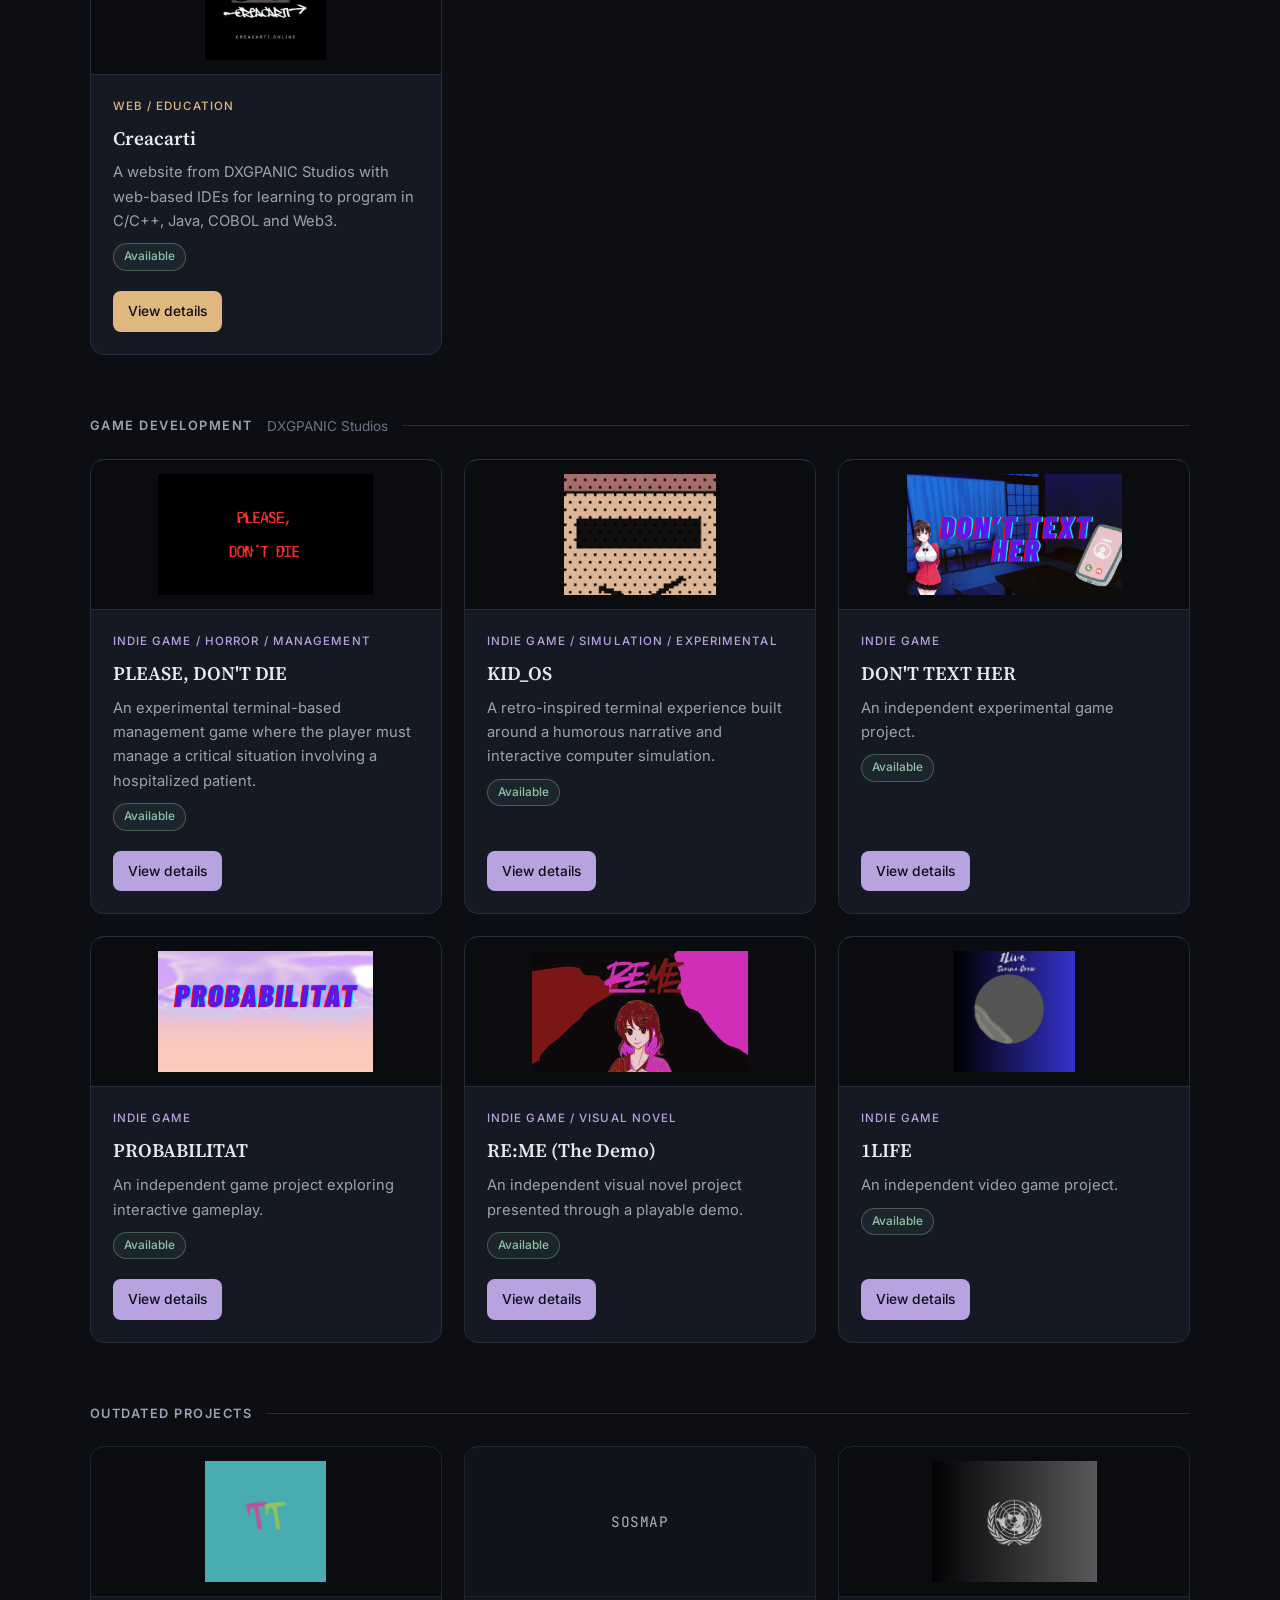
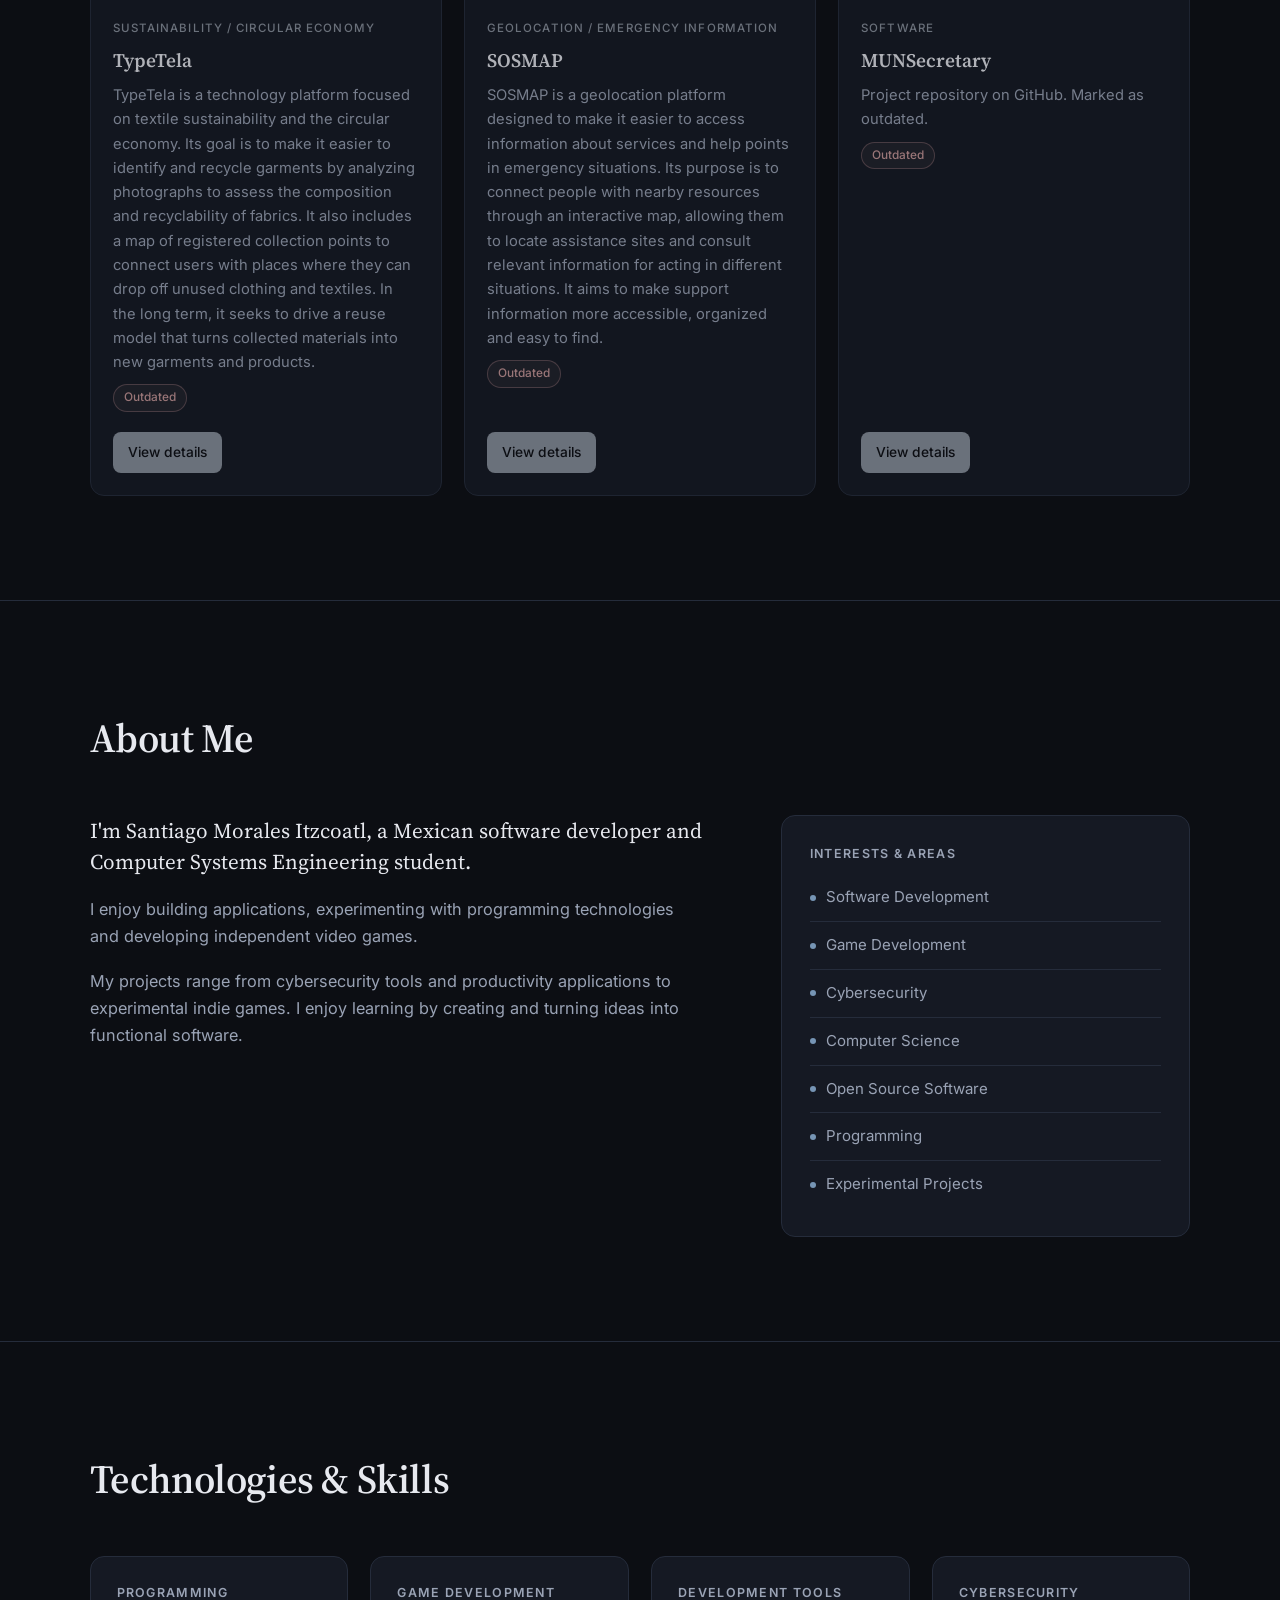
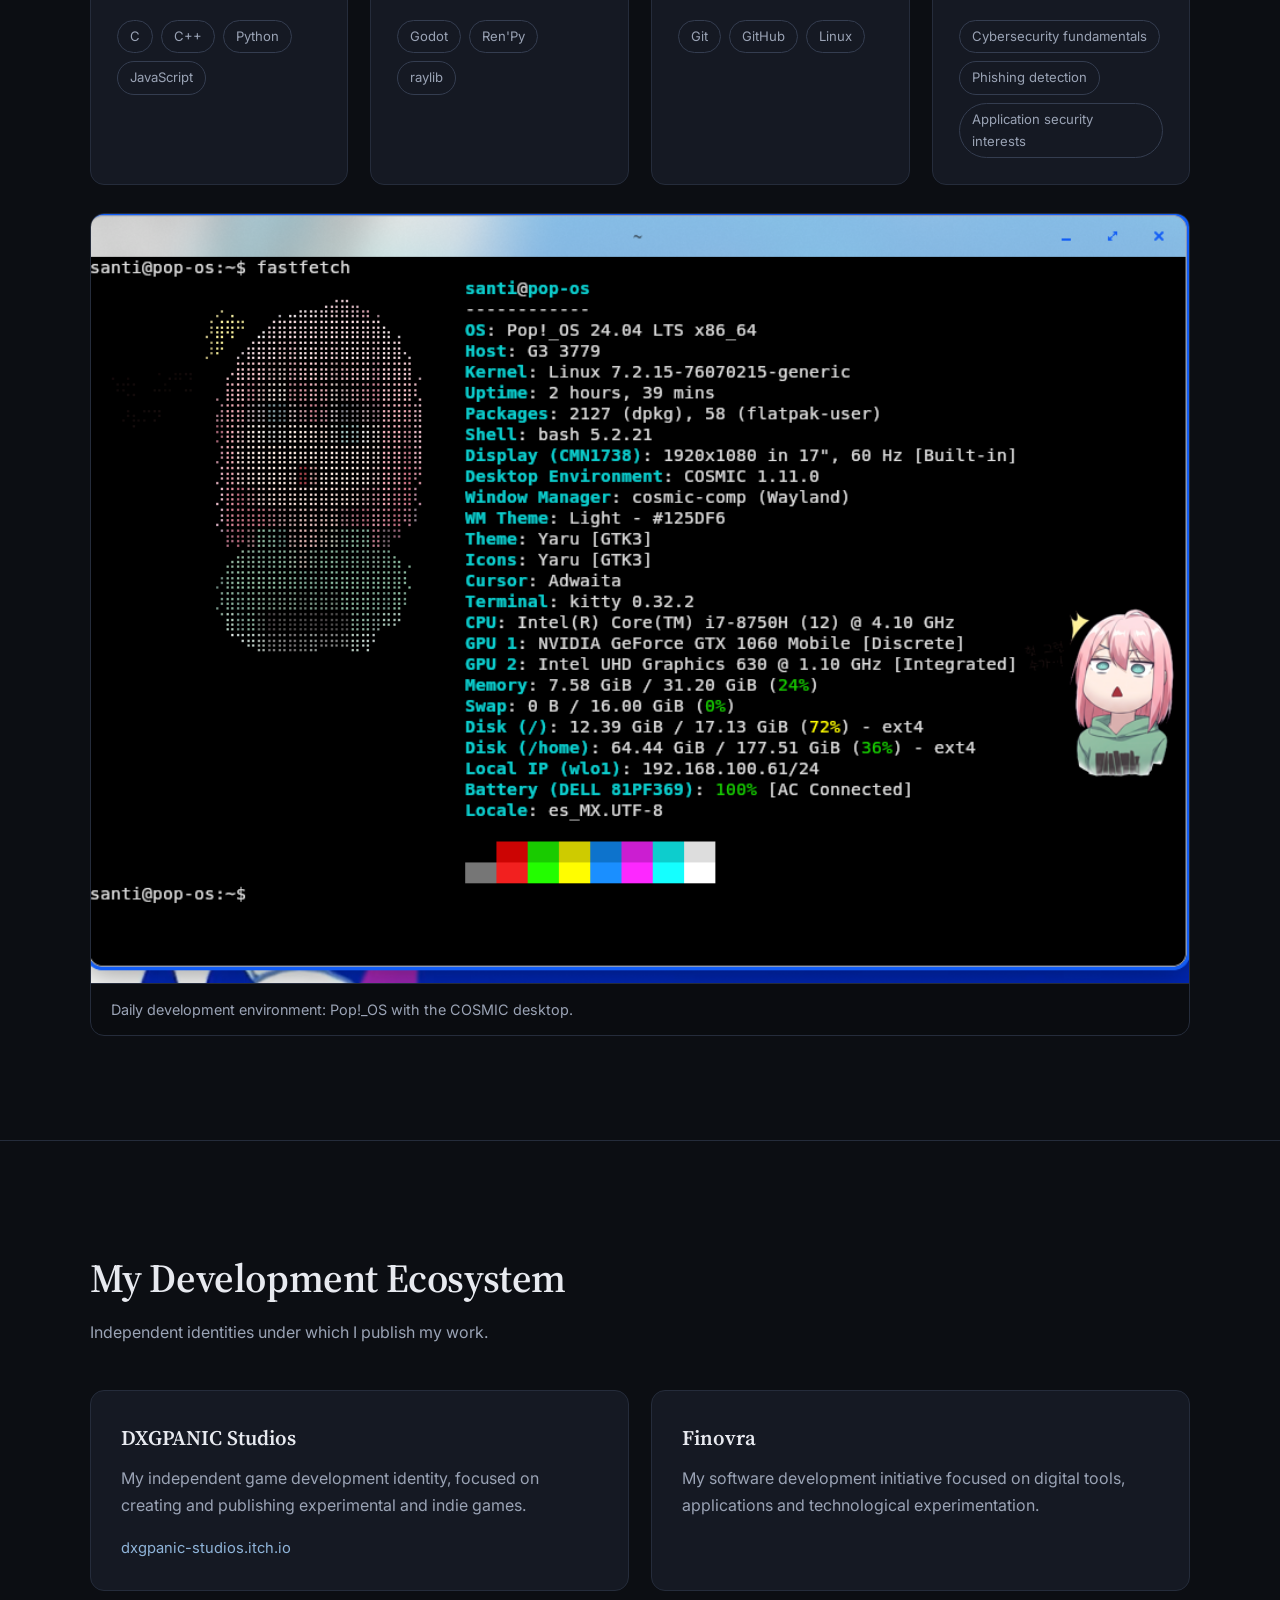
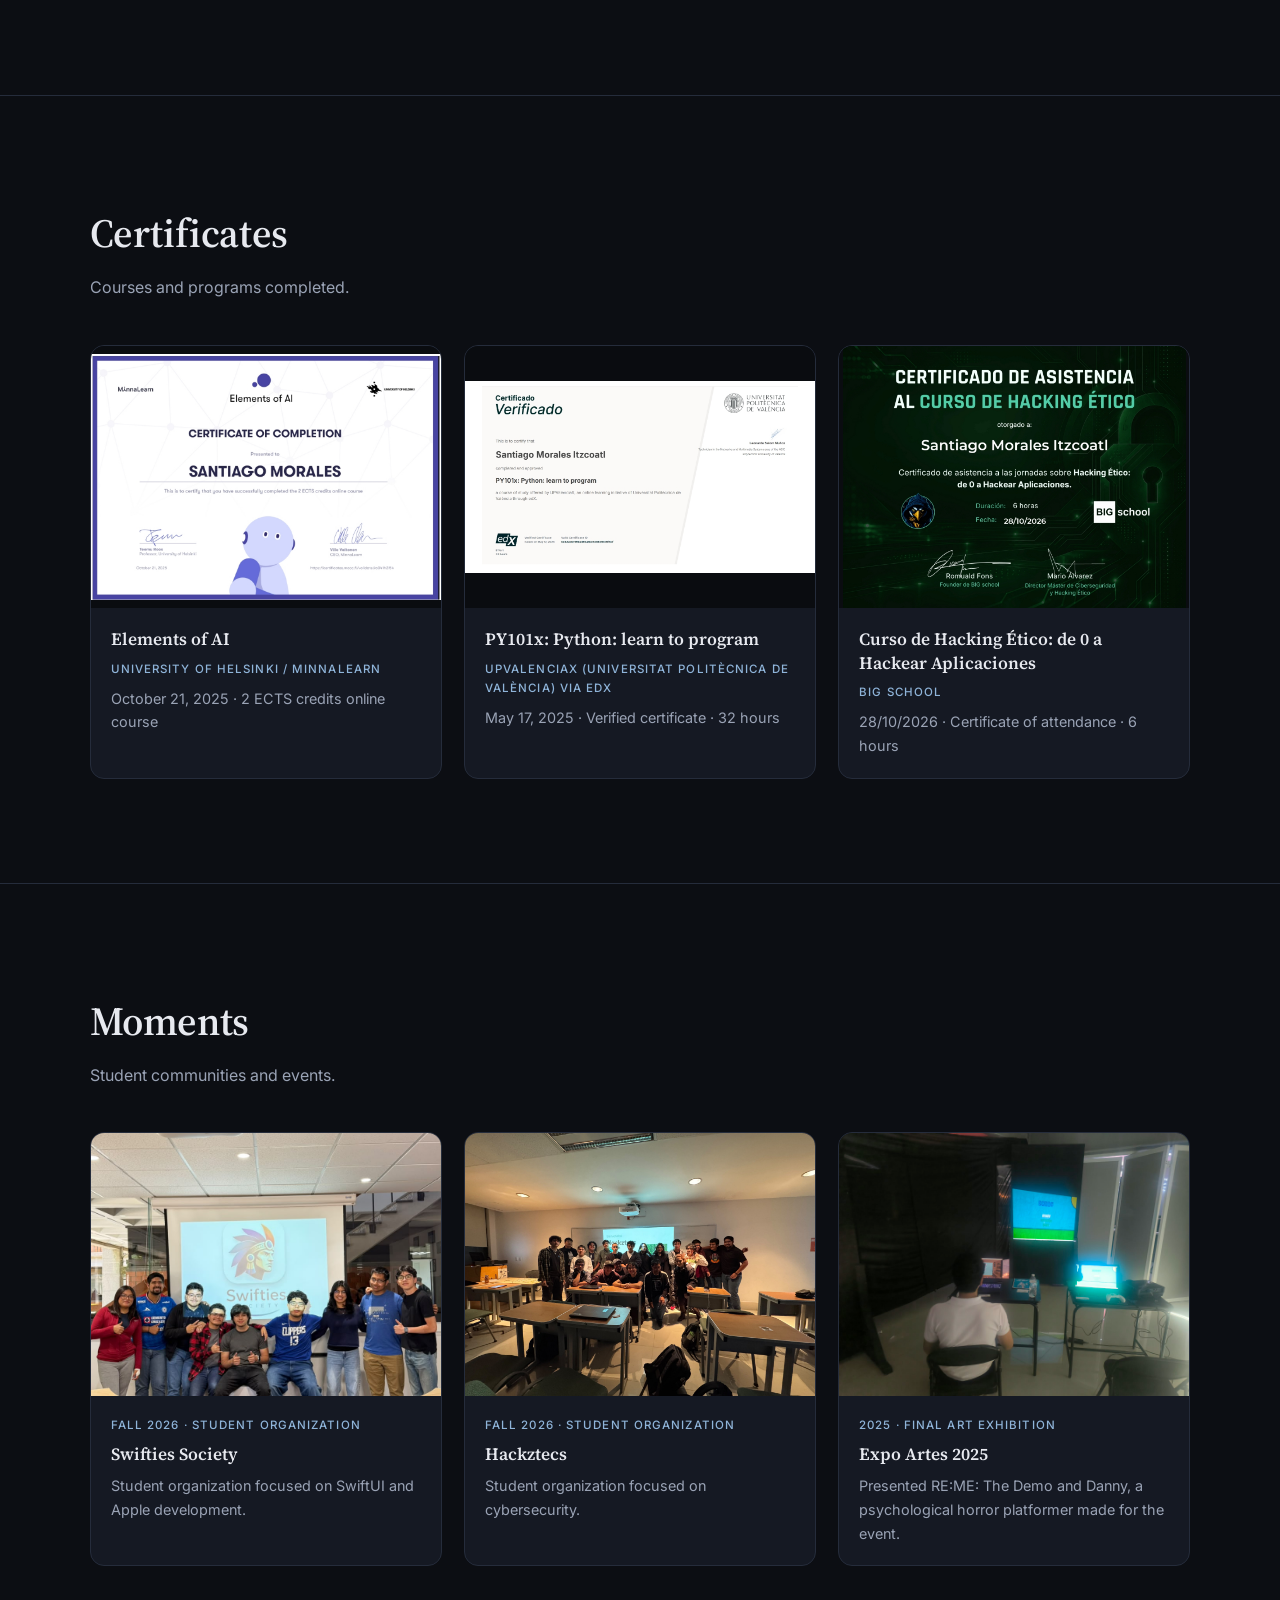
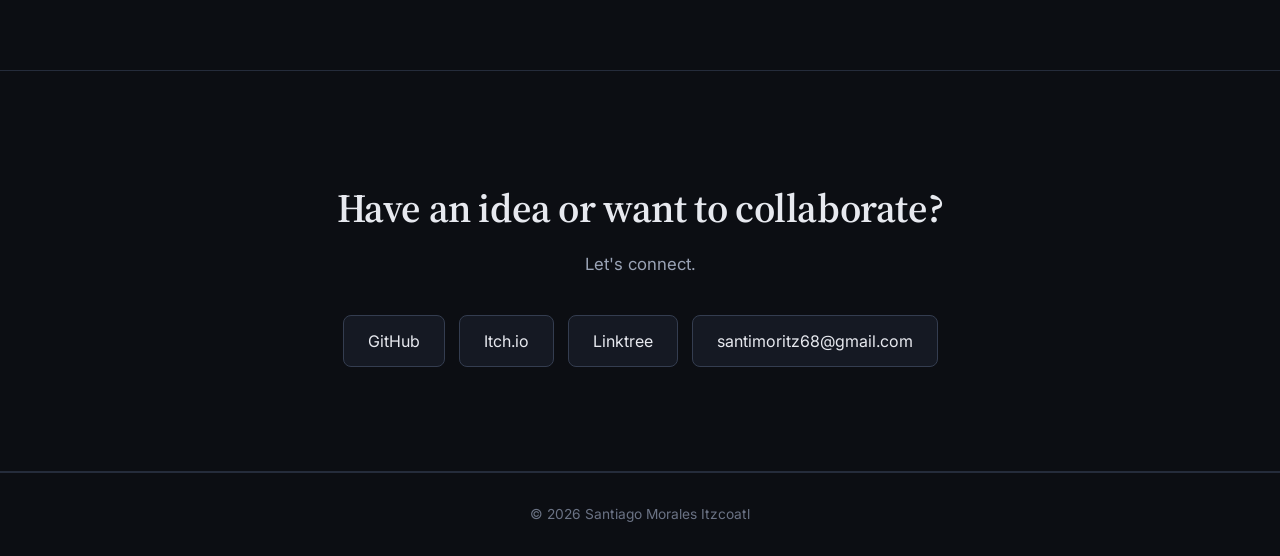
==== commit 8e07c80a: "2.0" ====
--- a/index.html
+++ b/index.html
@@ -6,12 +6,16 @@
   <title>Santiago Morales Itzcoatl — Software & Game Developer</title>
   <meta name="description" content="Independent software developer and game developer from Mexico. Building software, experimenting with technology and creating independent games.">
   <meta name="theme-color" content="#0f1217">
+  <link rel="icon" href="media/favicon.png" type="image/png">
+  <link rel="preconnect" href="https://fonts.googleapis.com">
+  <link rel="preconnect" href="https://fonts.gstatic.com" crossorigin>
+  <link href="https://fonts.googleapis.com/css2?family=Inter:wght@400;500;600&family=Source+Serif+4:opsz,wght@8..60,400;8..60,600&family=JetBrains+Mono:wght@400;500&display=swap" rel="stylesheet">
   <link rel="stylesheet" href="styles.css">
 </head>
 <body>
 
 <header class="site-header">
-  <a href="#top" class="logo">Santiago Morales</a>
+  <a href="#top" class="logo"><img src="media/avatar.jpg" alt="" width="34" height="34"><span>Santiago Morales</span></a>
   <nav>
     <a href="#projects">Projects</a>
     <a href="#about">About</a>
@@ -41,11 +45,20 @@
         <li>Cybersecurity</li>
       </ul>
     </div>
-    <div class="hero-panel" aria-hidden="true">
-      <div class="panel-row"><span>Focus</span><strong>Software · Games · Cybersecurity</strong></div>
-      <div class="panel-row"><span>Studio</span><strong>DXGPANIC Studios</strong></div>
-      <div class="panel-row"><span>Initiative</span><strong>Finovra</strong></div>
-      <div class="panel-row"><span>Location</span><strong>Mexico</strong></div>
+    <div class="hero-side">
+      <figure class="avatar-card">
+        <img src="media/avatar.jpg" alt="Santiago Morales Itzcoatl" width="160" height="160">
+        <figcaption>
+          <strong>Santiago Morales Itzcoatl</strong>
+          <span>Software &amp; Game Developer · Mexico</span>
+        </figcaption>
+      </figure>
+      <div class="hero-panel" aria-hidden="true">
+        <div class="panel-row"><span>Focus</span><strong>Software · Games · Cybersecurity</strong></div>
+        <div class="panel-row"><span>Studio</span><strong>DXGPANIC Studios</strong></div>
+        <div class="panel-row"><span>Initiative</span><strong>Finovra</strong></div>
+        <div class="panel-row"><span>Education</span><strong>Computer Systems Engineering</strong></div>
+      </div>
     </div>
   </section>
 
@@ -115,6 +128,10 @@
         <ul class="chips"><li>Cybersecurity fundamentals</li><li>Phishing detection</li><li>Application security interests</li></ul>
       </div>
     </div>
+    <figure class="setup">
+      <img src="media/devsetup.png" alt="Desktop running Pop!_OS, shown with fastfetch" loading="lazy">
+      <figcaption>Daily development environment: Pop!_OS with the COSMIC desktop.</figcaption>
+    </figure>
   </section>
 
   <!-- ECOSYSTEM -->
@@ -161,6 +178,7 @@
     <ul class="contact-links">
       <li><a href="https://github.com/FreakPuppyGameStudio" target="_blank" rel="noopener">GitHub</a></li>
       <li><a href="https://dxgpanic-studios.itch.io/" target="_blank" rel="noopener">Itch.io</a></li>
+      <li><a href="https://linktr.ee/SantiagoItzcoatl_dev" target="_blank" rel="noopener">Linktree</a></li>
       <li><a href="mailto:santimoritz68@gmail.com">santimoritz68@gmail.com</a></li>
     </ul>
   </section>
--- a/styles.css
+++ b/styles.css
@@ -1,229 +1,359 @@
+/* ==========================================================
+   Base
+   ========================================================== */
 :root {
-  --bg: #0f1217;
-  --surface: #161b22;
-  --surface-2: #1c222b;
-  --border: #2a313c;
-  --text: #e4e7ec;
-  --muted: #98a1b0;
-  --accent: #8ea8c8;      /* azul acero, discreto */
-  --accent-strong: #6f8fb5;
-  --serif: Georgia, "Times New Roman", "Iowan Old Style", serif;
-  --sans: system-ui, -apple-system, "Segoe UI", Roboto, Helvetica, Arial, sans-serif;
-  --mono: ui-monospace, "JetBrains Mono", Menlo, Consolas, monospace;
-  --radius: 8px;
-}
+  --bg: #0c0e13;
+  --surface: #151923;
+  --surface-2: #1b2130;
+  --border: #252c3b;
+  --border-strong: #343d50;
+  --text: #e7e9ef;
+  --muted: #9aa3b5;
+  --faint: #6b7385;
+
+  /* Acento por defecto (software). Los temas lo sobreescriben. */
+  --accent: #8fb4d9;
+  --accent-line: rgba(143, 180, 217, .35);
+
+  --serif: "Source Serif 4", Georgia, "Times New Roman", serif;
+  --sans: "Inter", system-ui, -apple-system, "Segoe UI", Roboto, Helvetica, Arial, sans-serif;
+  --mono: "JetBrains Mono", ui-monospace, Menlo, Consolas, monospace;
+  --radius: 10px;
+  --radius-lg: 14px;
+}
+
+/* Temas por tipo de proyecto */
+[data-theme="software"] { --accent: #8fb4d9; --accent-line: rgba(143,180,217,.35); }
+[data-theme="security"] { --accent: #86c7a4; --accent-line: rgba(134,199,164,.35); }
+[data-theme="game"]     { --accent: #b8a3e0; --accent-line: rgba(184,163,224,.35); }
+[data-theme="web"]      { --accent: #e0b77f; --accent-line: rgba(224,183,127,.35); }
+[data-theme="outdated"] { --accent: #8a929e; --accent-line: rgba(138,146,158,.35); }
 
 * { box-sizing: border-box; }
 html { scroll-behavior: smooth; }
 body {
   margin: 0;
-  background: var(--bg);
+  background:
+    radial-gradient(1200px 600px at 85% -10%, rgba(143,180,217,.06), transparent 60%),
+    var(--bg);
   color: var(--text);
   font-family: var(--sans);
   font-size: 16px;
   line-height: 1.65;
   -webkit-font-smoothing: antialiased;
 }
+img { display: block; max-width: 100%; }
 a { color: inherit; }
-:focus-visible { outline: 2px solid var(--accent); outline-offset: 3px; }
-
-/* ---------- Header ---------- */
+:focus-visible { outline: 2px solid var(--accent); outline-offset: 3px; border-radius: 4px; }
+::selection { background: var(--accent); color: #0c0e13; }
+
+/* ==========================================================
+   Header
+   ========================================================== */
 .site-header {
-  position: sticky; top: 0; z-index: 10;
-  display: flex; justify-content: space-between; align-items: center; flex-wrap: wrap; gap: 12px;
-  padding: 16px clamp(20px, 5vw, 72px);
-  background: var(--bg);
+  position: sticky; top: 0; z-index: 20;
+  display: flex; justify-content: space-between; align-items: center; flex-wrap: wrap; gap: 14px;
+  padding: 14px clamp(20px, 5vw, 72px);
+  background: rgba(12, 14, 19, .82);
+  backdrop-filter: blur(12px);
+  -webkit-backdrop-filter: blur(12px);
   border-bottom: 1px solid var(--border);
 }
-.logo { font-family: var(--serif); font-size: 1.15rem; text-decoration: none; letter-spacing: .2px; }
-.site-header nav { display: flex; gap: 26px; flex-wrap: wrap; }
-.site-header nav a { text-decoration: none; color: var(--muted); font-size: .92rem; transition: color .2s; }
+.logo {
+  display: inline-flex; align-items: center; gap: 12px;
+  text-decoration: none; font-family: var(--serif); font-weight: 600; font-size: 1.05rem;
+}
+.logo img {
+  width: 34px; height: 34px; border-radius: 50%; object-fit: cover;
+  border: 1px solid var(--border-strong);
+}
+.site-header nav { display: flex; gap: 24px; flex-wrap: wrap; align-items: center; }
+.site-header nav a {
+  text-decoration: none; color: var(--muted); font-size: .9rem; position: relative; padding: 4px 0;
+  transition: color .2s;
+}
 .site-header nav a:hover { color: var(--text); }
-
-/* ---------- Hero ---------- */
+.site-header nav a::after {
+  content: ""; position: absolute; left: 0; right: 0; bottom: -2px; height: 1px;
+  background: var(--accent); transform: scaleX(0); transform-origin: left; transition: transform .25s ease;
+}
+.site-header nav a:hover::after { transform: scaleX(1); }
+
+/* ==========================================================
+   Hero
+   ========================================================== */
 .hero {
-  display: grid; grid-template-columns: 1.3fr 1fr; gap: 64px; align-items: center;
-  padding: 96px clamp(20px, 7vw, 120px) 80px;
+  display: grid; grid-template-columns: 1.25fr 1fr; gap: clamp(40px, 6vw, 88px); align-items: center;
+  padding: clamp(72px, 10vw, 112px) clamp(20px, 7vw, 120px) clamp(64px, 8vw, 96px);
   border-bottom: 1px solid var(--border);
 }
-.eyebrow { font-size: .8rem; text-transform: uppercase; letter-spacing: 1.6px; color: var(--accent); margin: 0 0 22px; }
-.hero h1 { font-family: var(--serif); font-weight: 400; font-size: clamp(2.5rem, 5.5vw, 4rem); line-height: 1.12; margin: 0 0 14px; letter-spacing: -.5px; }
-.subtitle { font-size: 1.2rem; color: var(--text); margin: 0 0 16px; }
-.lead { color: var(--muted); font-size: 1.05rem; max-width: 56ch; margin: 0; }
-.cta-row { display: flex; gap: 12px; flex-wrap: wrap; margin: 34px 0 28px; }
+.eyebrow {
+  display: inline-flex; align-items: center; gap: 10px;
+  font-size: .78rem; font-weight: 500; text-transform: uppercase; letter-spacing: 1.6px;
+  color: var(--muted); margin: 0 0 22px;
+}
+.eyebrow::before { content: ""; width: 26px; height: 1px; background: var(--accent); }
+.hero h1 {
+  font-family: var(--serif); font-weight: 600;
+  font-size: clamp(2.6rem, 5.6vw, 4.2rem); line-height: 1.05; letter-spacing: -.8px; margin: 0 0 14px;
+}
+.subtitle { font-size: 1.15rem; margin: 0 0 14px; color: var(--text); font-weight: 500; }
+.lead { color: var(--muted); font-size: 1.05rem; max-width: 52ch; margin: 0; }
+.cta-row { display: flex; gap: 12px; flex-wrap: wrap; margin: 34px 0 30px; }
 .tags { list-style: none; padding: 0; margin: 0; display: flex; gap: 8px; flex-wrap: wrap; }
 .tags li, .chips li {
-  font-size: .83rem; padding: 4px 12px; border-radius: 4px;
-  border: 1px solid var(--border); color: var(--muted); background: var(--surface);
-}
-
-.hero-panel {
-  background: var(--surface); border: 1px solid var(--border); border-radius: var(--radius);
-  padding: 8px 28px;
-}
+  font-size: .82rem; padding: 5px 12px; border-radius: 999px;
+  border: 1px solid var(--border-strong); color: var(--muted); background: var(--surface);
+}
+
+.hero-side { display: flex; flex-direction: column; gap: 18px; }
+.avatar-card {
+  margin: 0; background: linear-gradient(160deg, var(--surface-2), var(--surface));
+  border: 1px solid var(--border); border-radius: var(--radius-lg);
+  padding: 28px; display: flex; align-items: center; gap: 22px;
+}
+.avatar-card img {
+  width: 96px; height: 96px; border-radius: 50%; object-fit: cover;
+  border: 2px solid var(--accent-line); flex-shrink: 0;
+}
+.avatar-card figcaption { display: flex; flex-direction: column; gap: 4px; }
+.avatar-card strong { font-family: var(--serif); font-weight: 600; font-size: 1.15rem; line-height: 1.25; }
+.avatar-card span { color: var(--muted); font-size: .9rem; }
+
+.hero-panel { background: var(--surface); border: 1px solid var(--border); border-radius: var(--radius-lg); padding: 6px 26px; }
 .panel-row {
-  display: flex; justify-content: space-between; gap: 16px; padding: 18px 0;
-  border-bottom: 1px solid var(--border); font-size: .95rem;
+  display: flex; justify-content: space-between; align-items: baseline; gap: 16px;
+  padding: 16px 0; border-bottom: 1px solid var(--border); font-size: .93rem;
 }
 .panel-row:last-child { border-bottom: 0; }
-.panel-row span { color: var(--muted); }
+.panel-row span { color: var(--faint); font-size: .8rem; text-transform: uppercase; letter-spacing: 1px; }
 .panel-row strong { font-weight: 500; text-align: right; }
 
-/* ---------- Buttons ---------- */
+/* ==========================================================
+   Buttons
+   ========================================================== */
 .btn {
-  display: inline-block; text-decoration: none; cursor: pointer; text-align: center;
-  padding: 11px 20px; border-radius: 6px; font-weight: 500; font-size: .93rem;
-  border: 1px solid transparent; font-family: inherit;
-  transition: background .2s ease, border-color .2s ease, color .2s ease;
-}
-.btn-primary { background: var(--accent-strong); color: #fff; }
-.btn-primary:hover { background: #5d7ba3; }
-.btn-ghost { background: transparent; color: var(--text); border-color: var(--border); }
+  display: inline-flex; align-items: center; justify-content: center; gap: 8px;
+  text-decoration: none; cursor: pointer; text-align: center;
+  padding: 11px 20px; border-radius: 8px; font-weight: 500; font-size: .92rem; font-family: inherit;
+  border: 1px solid transparent;
+  transition: background .2s ease, border-color .2s ease, color .2s ease, filter .2s ease;
+}
+.btn-primary { background: var(--accent); color: #0c0e13; }
+.btn-primary:hover { filter: brightness(1.08); }
+.btn-ghost { background: transparent; color: var(--text); border-color: var(--border-strong); }
 .btn-ghost:hover { border-color: var(--accent); color: var(--accent); }
-.btn-sm { padding: 8px 16px; font-size: .88rem; }
-
-/* ---------- Sections ---------- */
-.section { padding: 88px clamp(20px, 7vw, 120px); border-bottom: 1px solid var(--border); }
-.section-head { margin-bottom: 40px; }
+.btn-sm { padding: 8px 14px; font-size: .86rem; }
+
+/* ==========================================================
+   Sections
+   ========================================================== */
+.section { padding: clamp(72px, 9vw, 104px) clamp(20px, 7vw, 120px); border-bottom: 1px solid var(--border); }
+.section-head { margin-bottom: 44px; }
 .section-head h2, .section > h2, .about h2 {
-  font-family: var(--serif); font-weight: 400; font-size: clamp(1.9rem, 3.4vw, 2.4rem);
-  margin: 0 0 8px; letter-spacing: -.3px;
+  font-family: var(--serif); font-weight: 600; font-size: clamp(1.9rem, 3.4vw, 2.5rem);
+  margin: 0 0 8px; letter-spacing: -.4px;
 }
 .section-head p { color: var(--muted); margin: 0; }
 .group-title {
-  font-size: .85rem; font-weight: 600; text-transform: uppercase; letter-spacing: 1.3px;
-  color: var(--accent); margin: 56px 0 22px; display: flex; align-items: baseline; gap: 12px;
+  display: flex; align-items: center; gap: 14px;
+  font-size: .8rem; font-weight: 600; text-transform: uppercase; letter-spacing: 1.5px;
+  color: var(--muted); margin: 60px 0 22px;
 }
 .group-title:first-of-type { margin-top: 0; }
-.group-title .sub { color: var(--muted); text-transform: none; letter-spacing: 0; font-weight: 400; font-size: .88rem; }
-
-/* ---------- Cards ---------- */
-.grid { display: grid; grid-template-columns: repeat(auto-fill, minmax(280px, 1fr)); gap: 22px; }
+.group-title::after { content: ""; flex: 1; height: 1px; background: var(--border); }
+.group-title .sub { color: var(--faint); text-transform: none; letter-spacing: 0; font-weight: 400; font-size: .85rem; }
+
+/* ==========================================================
+   Project cards
+   ========================================================== */
+.grid { display: grid; grid-template-columns: repeat(auto-fill, minmax(290px, 1fr)); gap: 22px; }
 .card {
-  background: var(--surface); border: 1px solid var(--border); border-radius: var(--radius);
-  overflow: hidden; display: flex; flex-direction: column;
-  transition: border-color .25s ease, background .25s ease;
-}
-.card:hover { border-color: #3a4352; background: var(--surface-2); }
-.card.is-outdated { opacity: .8; }
+  background: var(--surface); border: 1px solid var(--border); border-radius: var(--radius-lg);
+  overflow: hidden; display: flex; flex-direction: column; position: relative;
+  transition: border-color .25s ease, transform .25s ease, background .25s ease;
+}
+.card::before {
+  content: ""; position: absolute; left: 0; top: 0; right: 0; height: 2px;
+  background: var(--accent); opacity: .85;
+}
+.card:hover { border-color: var(--accent-line); transform: translateY(-2px); background: var(--surface-2); }
+.card.is-outdated { opacity: .75; }
+.card.is-outdated::before { opacity: .4; }
 .card-cover {
-  height: 120px; display: flex; align-items: center; justify-content: center;
-  border-bottom: 1px solid var(--border); padding: 16px;
-}
-.cover-software { background: linear-gradient(135deg, #1a2433, #161b22); }
-.cover-game { background: linear-gradient(135deg, #1f2430, #15181f); }
-.cover-old { background: #14171c; }
+  height: 150px; display: flex; align-items: center; justify-content: center;
+  border-bottom: 1px solid var(--border); padding: 16px; position: relative; overflow: hidden;
+}
+.cover-software { background: radial-gradient(120% 90% at 0% 0%, rgba(143,180,217,.16), transparent 60%), #121722; }
+.cover-game     { background: radial-gradient(120% 90% at 100% 0%, rgba(184,163,224,.16), transparent 60%), #13121b; }
+.cover-old      { background: #12151b; }
+.theme-security .cover-software { background: radial-gradient(120% 90% at 0% 0%, rgba(134,199,164,.16), transparent 60%), #111a17; }
+.theme-web .cover-software      { background: radial-gradient(120% 90% at 0% 0%, rgba(224,183,127,.16), transparent 60%), #17140f; }
+.card-cover.has-img { padding: 0; background: #0a0c10; }
+.card-cover.has-img img { width: 100%; height: 100%; object-fit: contain; padding: 14px; }
 .cover-label {
-  font-family: var(--mono); font-size: .95rem; letter-spacing: .6px; color: var(--text); text-align: center;
+  font-family: var(--mono); font-size: .9rem; letter-spacing: .5px; color: var(--text); text-align: center;
 }
 .card-body { padding: 22px; display: flex; flex-direction: column; gap: 10px; flex: 1; }
-.card-body h4 { margin: 0; font-family: var(--serif); font-weight: 400; font-size: 1.2rem; }
-.card-body .desc { margin: 0; color: var(--muted); font-size: .93rem; }
-.meta { margin: 0; font-size: .75rem; color: var(--accent); text-transform: uppercase; letter-spacing: 1px; }
+.card-body h4 { margin: 0; font-family: var(--serif); font-weight: 600; font-size: 1.2rem; line-height: 1.3; }
+.card-body .desc { margin: 0; color: var(--muted); font-size: .92rem; }
+.meta {
+  margin: 0; font-size: .72rem; font-weight: 500; color: var(--accent);
+  text-transform: uppercase; letter-spacing: 1.1px;
+}
 .card-actions { margin-top: auto; padding-top: 10px; }
 
 .badge {
-  align-self: flex-start; font-size: .75rem; padding: 3px 10px; border-radius: 4px; border: 1px solid;
-}
-.badge-progress { color: #d6b36a; border-color: rgba(214,179,106,.35); }
-.badge-ok { color: #8fb8a0; border-color: rgba(143,184,160,.35); }
-.badge-old { color: #c98b8b; border-color: rgba(201,139,139,.35); }
-
-/* ---------- About ---------- */
-.about { display: grid; grid-template-columns: 1.5fr 1fr; gap: 64px; }
+  align-self: flex-start; font-size: .74rem; font-weight: 500; padding: 3px 10px; border-radius: 999px; border: 1px solid;
+}
+.badge-progress { color: #dcb873; border-color: rgba(220,184,115,.35); background: rgba(220,184,115,.07); }
+.badge-ok       { color: #8fc4a6; border-color: rgba(143,196,166,.35); background: rgba(143,196,166,.07); }
+.badge-old      { color: #c9999a; border-color: rgba(201,153,154,.35); background: rgba(201,153,154,.07); }
+
+/* ==========================================================
+   About
+   ========================================================== */
+.about { display: grid; grid-template-columns: 1.5fr 1fr; gap: clamp(40px, 6vw, 80px); }
 .about-text p { color: var(--muted); margin: 0 0 18px; font-size: 1.02rem; }
-.about-text .lead-text { color: var(--text); font-family: var(--serif); font-size: 1.25rem; line-height: 1.5; }
-.interests { background: var(--surface); border: 1px solid var(--border); border-radius: var(--radius); padding: 28px; align-self: start; }
-.interests h3 { margin: 0 0 8px; font-size: .85rem; text-transform: uppercase; letter-spacing: 1.2px; color: var(--accent); font-weight: 600; }
+.about-text .lead-text {
+  color: var(--text); font-family: var(--serif); font-size: 1.32rem; line-height: 1.5; font-weight: 400;
+}
+.interests {
+  background: var(--surface); border: 1px solid var(--border); border-radius: var(--radius-lg);
+  padding: 28px; align-self: start;
+}
+.interests h3 { margin: 0 0 10px; font-size: .78rem; text-transform: uppercase; letter-spacing: 1.3px; color: var(--muted); font-weight: 600; }
 .interests ul { list-style: none; padding: 0; margin: 0; }
-.interests li { padding: 10px 0; border-bottom: 1px solid var(--border); color: var(--muted); font-size: .95rem; }
+.interests li {
+  padding: 11px 0; border-bottom: 1px solid var(--border); color: var(--muted); font-size: .94rem;
+  display: flex; align-items: center; gap: 10px;
+}
+.interests li::before { content: ""; width: 6px; height: 6px; border-radius: 50%; background: var(--accent); opacity: .8; }
 .interests li:last-child { border-bottom: 0; }
 
-/* ---------- Skills ---------- */
+/* ==========================================================
+   Skills
+   ========================================================== */
 .skills-grid { display: grid; grid-template-columns: repeat(auto-fit, minmax(230px, 1fr)); gap: 22px; }
-.skill-group { background: var(--surface); border: 1px solid var(--border); border-radius: var(--radius); padding: 26px; }
-.skill-group h3 { margin: 0 0 16px; font-size: .85rem; text-transform: uppercase; letter-spacing: 1.2px; color: var(--accent); font-weight: 600; }
+.skill-group {
+  background: var(--surface); border: 1px solid var(--border); border-radius: var(--radius-lg); padding: 26px;
+}
+.skill-group h3 {
+  margin: 0 0 16px; font-size: .78rem; text-transform: uppercase; letter-spacing: 1.3px; color: var(--muted); font-weight: 600;
+}
 .chips { list-style: none; padding: 0; margin: 0; display: flex; flex-wrap: wrap; gap: 8px; }
 
-/* ---------- Ecosystem ---------- */
+.setup { margin: 28px 0 0; border: 1px solid var(--border); border-radius: var(--radius-lg); overflow: hidden; background: #0a0c10; }
+.setup img { width: 100%; height: auto; display: block; }
+.setup figcaption { padding: 14px 20px; color: var(--muted); font-size: .9rem; border-top: 1px solid var(--border); }
+
+/* ==========================================================
+   Ecosystem
+   ========================================================== */
 .eco-grid { display: grid; grid-template-columns: repeat(auto-fit, minmax(280px, 1fr)); gap: 22px; }
-.eco-card { background: var(--surface); border: 1px solid var(--border); border-radius: var(--radius); padding: 30px; }
-.eco-card h3 { margin: 0 0 10px; font-family: var(--serif); font-weight: 400; font-size: 1.35rem; }
+.eco-card {
+  background: var(--surface); border: 1px solid var(--border); border-radius: var(--radius-lg); padding: 30px;
+}
+.eco-card h3 { margin: 0 0 10px; font-family: var(--serif); font-weight: 600; font-size: 1.3rem; }
 .eco-card p { color: var(--muted); margin: 0 0 16px; }
 .link { color: var(--accent); text-decoration: none; font-size: .92rem; }
 .link:hover { text-decoration: underline; }
 
-/* ---------- Contact ---------- */
+/* ==========================================================
+   Certificates & Moments
+   ========================================================== */
+.cert-grid, .moment-grid { display: grid; grid-template-columns: repeat(auto-fill, minmax(300px, 1fr)); gap: 22px; }
+.cert, .moment {
+  margin: 0; background: var(--surface); border: 1px solid var(--border); border-radius: var(--radius-lg);
+  overflow: hidden; display: flex; flex-direction: column; transition: border-color .25s ease;
+}
+.cert:hover, .moment:hover { border-color: var(--border-strong); }
+.cert-img, .moment-img { background: #0a0c10; aspect-ratio: 4 / 3; overflow: hidden; }
+.cert-img img { width: 100%; height: 100%; object-fit: contain; }
+.moment-img img { width: 100%; height: 100%; object-fit: cover; }
+.cert figcaption, .moment figcaption { padding: 20px; display: flex; flex-direction: column; gap: 8px; }
+.cert h4, .moment h4 { margin: 0; font-family: var(--serif); font-weight: 600; font-size: 1.08rem; line-height: 1.35; }
+.cert .desc, .moment .desc { margin: 0; color: var(--muted); font-size: .9rem; }
+
+/* ==========================================================
+   Contact
+   ========================================================== */
 .contact { text-align: center; }
-.contact h2 { font-family: var(--serif); font-weight: 400; font-size: clamp(1.9rem, 3.4vw, 2.4rem); margin: 0 0 10px; }
+.contact h2 { font-family: var(--serif); font-weight: 600; font-size: clamp(1.9rem, 3.4vw, 2.5rem); margin: 0 0 10px; }
 .contact .lead { margin: 0 auto; }
 .contact-links { list-style: none; padding: 0; margin: 36px 0 0; display: flex; gap: 14px; justify-content: center; flex-wrap: wrap; }
 .contact-links a {
-  display: inline-block; padding: 11px 22px; border: 1px solid var(--border); border-radius: 6px;
+  display: inline-block; padding: 12px 24px; border: 1px solid var(--border-strong); border-radius: 8px;
   text-decoration: none; background: var(--surface); transition: border-color .2s, color .2s;
 }
 .contact-links a:hover { border-color: var(--accent); color: var(--accent); }
 
-/* ---------- Footer ---------- */
-.site-footer { text-align: center; padding: 30px; color: var(--muted); font-size: .88rem; }
+/* ==========================================================
+   Footer
+   ========================================================== */
+.site-footer { text-align: center; padding: 30px; color: var(--faint); font-size: .86rem; border-top: 1px solid var(--border); }
 .site-footer p { margin: 0; }
 
-/* ---------- Detail page ---------- */
-.detail { max-width: 860px; margin: 0 auto; padding: 72px clamp(20px, 5vw, 40px) 40px; }
+/* ==========================================================
+   Project detail page
+   ========================================================== */
+.detail { max-width: 880px; margin: 0 auto; padding: 72px clamp(20px, 5vw, 40px) 48px; }
 .loading { color: var(--muted); }
 .detail-head { padding-bottom: 36px; border-bottom: 1px solid var(--border); }
 .back { display: inline-block; color: var(--muted); text-decoration: none; font-size: .9rem; margin-bottom: 26px; }
 .back:hover { color: var(--accent); }
-.detail-head h1 { font-family: var(--serif); font-weight: 400; font-size: clamp(2.2rem, 4.5vw, 3.2rem); line-height: 1.15; margin: 10px 0 0; letter-spacing: -.4px; }
+.detail-cover {
+  width: 100%; max-height: 300px; object-fit: contain; margin: 0 0 28px;
+  background: #0a0c10; border: 1px solid var(--border); border-radius: var(--radius-lg); padding: 18px;
+}
+.detail-head h1 {
+  font-family: var(--serif); font-weight: 600; font-size: clamp(2.2rem, 4.6vw, 3.2rem);
+  line-height: 1.12; margin: 10px 0 0; letter-spacing: -.5px;
+}
 .facts { display: flex; gap: 40px; flex-wrap: wrap; margin-top: 28px; }
-.fact { display: flex; flex-direction: column; gap: 4px; }
-.fact span { font-size: .75rem; text-transform: uppercase; letter-spacing: 1.2px; color: var(--muted); }
+.fact { display: flex; flex-direction: column; gap: 6px; }
+.fact span { font-size: .72rem; text-transform: uppercase; letter-spacing: 1.2px; color: var(--faint); }
 .fact strong { font-weight: 500; }
-.block { padding: 36px 0; border-bottom: 1px solid var(--border); }
+.block { padding: 38px 0; border-bottom: 1px solid var(--border); }
 .block:last-child { border-bottom: 0; }
-.block h2 { font-size: .85rem; text-transform: uppercase; letter-spacing: 1.3px; color: var(--accent); font-weight: 600; margin: 0 0 16px; }
-.body { color: var(--text); font-size: 1.05rem; line-height: 1.75; margin: 0; }
+.block h2 {
+  font-size: .78rem; text-transform: uppercase; letter-spacing: 1.4px; color: var(--accent); font-weight: 600; margin: 0 0 18px;
+}
+.body { color: var(--text); font-size: 1.06rem; line-height: 1.75; margin: 0; }
 .list { margin: 0; padding-left: 20px; color: var(--muted); }
 .list li { margin-bottom: 8px; }
 .list.ordered { padding-left: 22px; }
 .link-row { display: flex; gap: 12px; flex-wrap: wrap; }
-.note { color: var(--muted); font-size: .9rem; margin: 16px 0 0; }
-
-/* ---------- Certificates ---------- */
-.cert-grid { display: grid; grid-template-columns: repeat(auto-fill, minmax(300px, 1fr)); gap: 22px; }
-.cert {
-  margin: 0; background: var(--surface); border: 1px solid var(--border); border-radius: var(--radius);
-  overflow: hidden; display: flex; flex-direction: column; transition: border-color .25s ease;
-}
-.cert:hover { border-color: #3a4352; }
-.cert-img { display: block; background: #0c0e12; aspect-ratio: 4 / 3; overflow: hidden; }
-.cert-img img { width: 100%; height: 100%; object-fit: contain; display: block; }
-.cert figcaption { padding: 20px; display: flex; flex-direction: column; gap: 8px; }
-.cert h4 { margin: 0; font-family: var(--serif); font-weight: 400; font-size: 1.1rem; line-height: 1.35; }
-.cert .meta { margin: 0; font-size: .72rem; color: var(--accent); text-transform: uppercase; letter-spacing: 1px; }
-.cert .desc { margin: 0; color: var(--muted); font-size: .9rem; }
-
-/* ---------- Moments ---------- */
-.moment-grid { display: grid; grid-template-columns: repeat(auto-fill, minmax(300px, 1fr)); gap: 22px; }
-.moment {
-  margin: 0; background: var(--surface); border: 1px solid var(--border); border-radius: var(--radius);
-  overflow: hidden; display: flex; flex-direction: column; transition: border-color .25s ease;
-}
-.moment:hover { border-color: #3a4352; }
-.moment-img { background: #0c0e12; aspect-ratio: 4 / 3; overflow: hidden; }
-.moment-img img { width: 100%; height: 100%; object-fit: cover; display: block; }
-.moment figcaption { padding: 20px; display: flex; flex-direction: column; gap: 8px; }
-.moment h4 { margin: 0; font-family: var(--serif); font-weight: 400; font-size: 1.1rem; }
-.moment .meta { margin: 0; font-size: .72rem; color: var(--accent); text-transform: uppercase; letter-spacing: 1px; }
-.moment .desc { margin: 0; color: var(--muted); font-size: .9rem; }
-
-/* ---------- Responsive ---------- */
+.note { color: var(--faint); font-size: .9rem; margin: 16px 0 0; }
+
+.gallery { display: grid; grid-template-columns: repeat(auto-fill, minmax(220px, 1fr)); gap: 14px; }
+.gallery-item {
+  display: block; border: 1px solid var(--border); border-radius: var(--radius); overflow: hidden;
+  background: #0a0c10; transition: border-color .2s, transform .2s;
+}
+.gallery-item:hover { border-color: var(--accent-line); transform: translateY(-2px); }
+.gallery-item img { width: 100%; aspect-ratio: 16 / 10; object-fit: cover; }
+.videos { display: flex; flex-direction: column; gap: 16px; }
+.video {
+  position: relative; width: 100%; aspect-ratio: 16 / 9; border-radius: var(--radius-lg);
+  overflow: hidden; border: 1px solid var(--border); background: #000;
+}
+.video iframe { position: absolute; inset: 0; width: 100%; height: 100%; border: 0; }
+
+/* ==========================================================
+   Responsive
+   ========================================================== */
 @media (max-width: 900px) {
-  .hero { grid-template-columns: 1fr; gap: 44px; padding-top: 64px; }
-  .about { grid-template-columns: 1fr; gap: 40px; }
+  .hero { grid-template-columns: 1fr; }
+  .about { grid-template-columns: 1fr; }
 }
 @media (max-width: 600px) {
   .site-header { flex-direction: column; align-items: flex-start; }
   .section { padding: 64px 20px; }
   .facts { gap: 24px; }
-}
+  .avatar-card { padding: 22px; }
+  .avatar-card img { width: 76px; height: 76px; }
+}
+@media (prefers-reduced-motion: reduce) {
+  *, *::before, *::after { transition: none !important; scroll-behavior: auto !important; }
+}
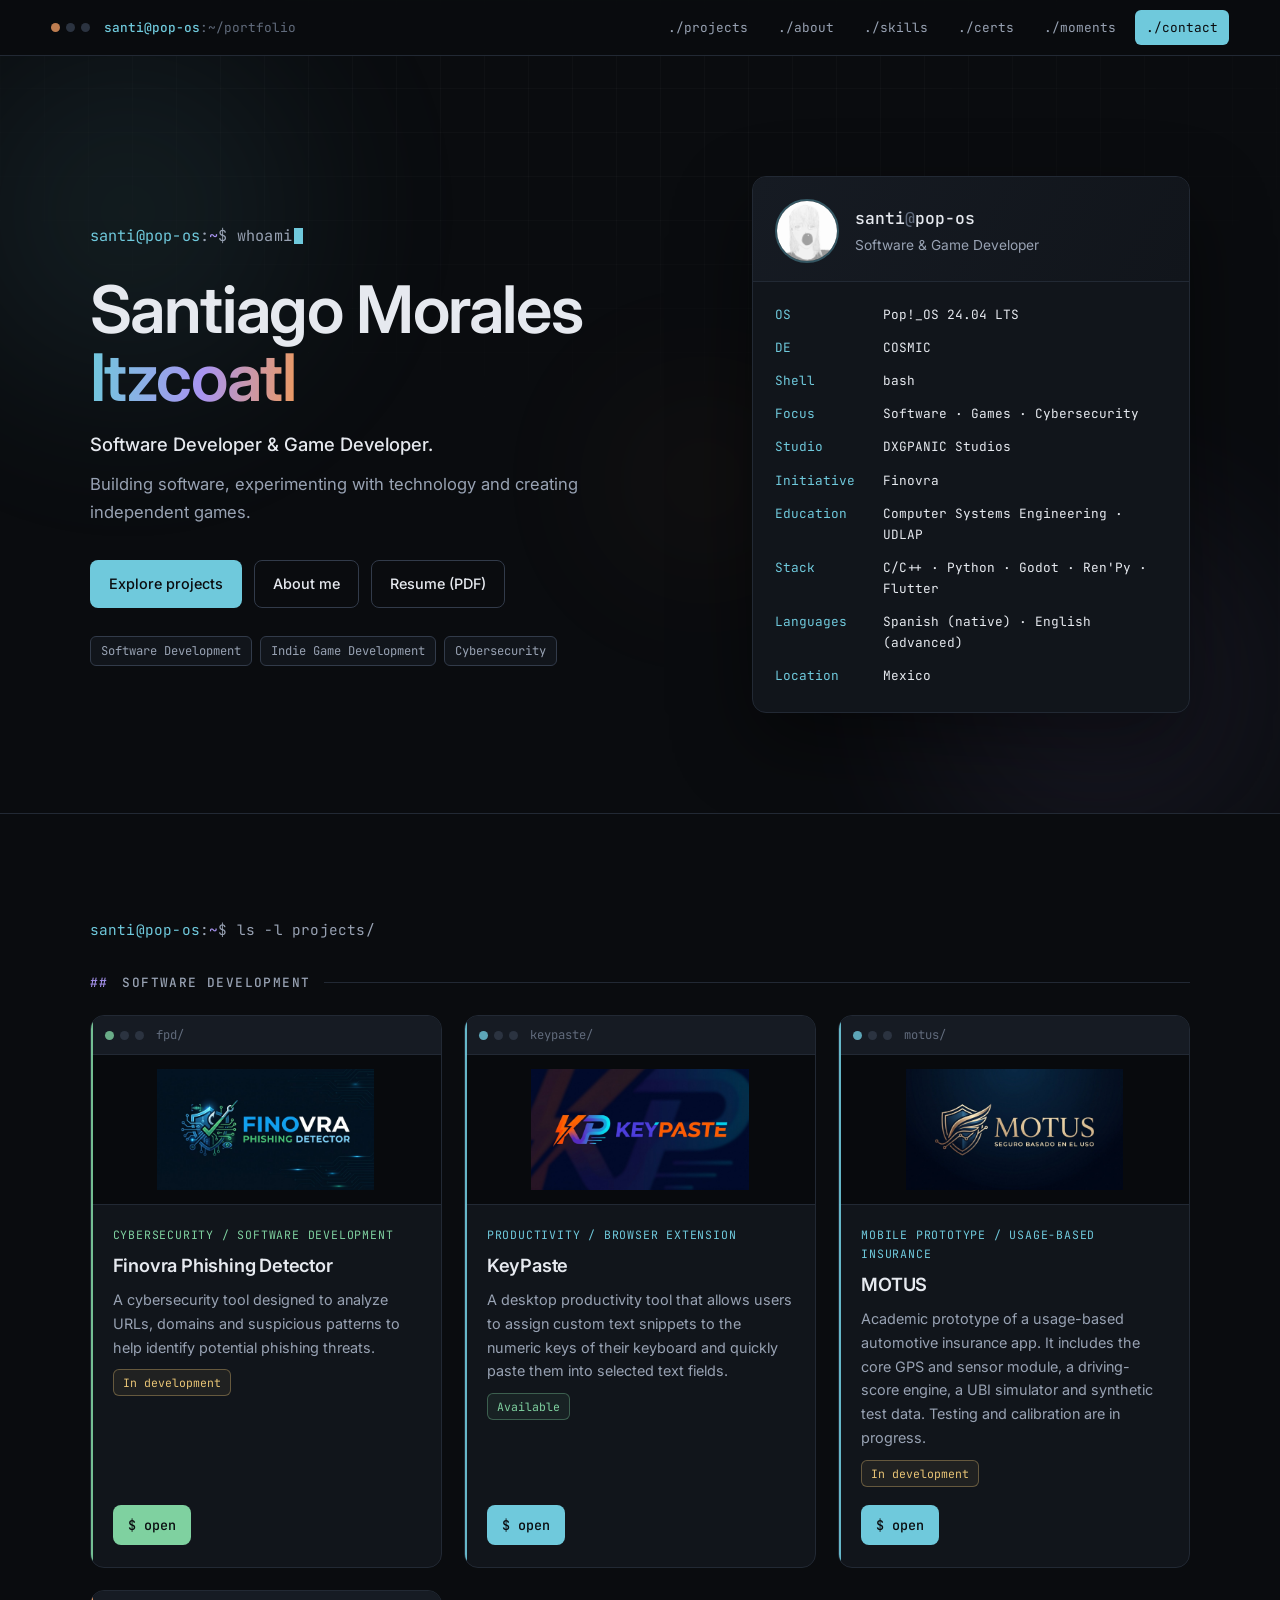
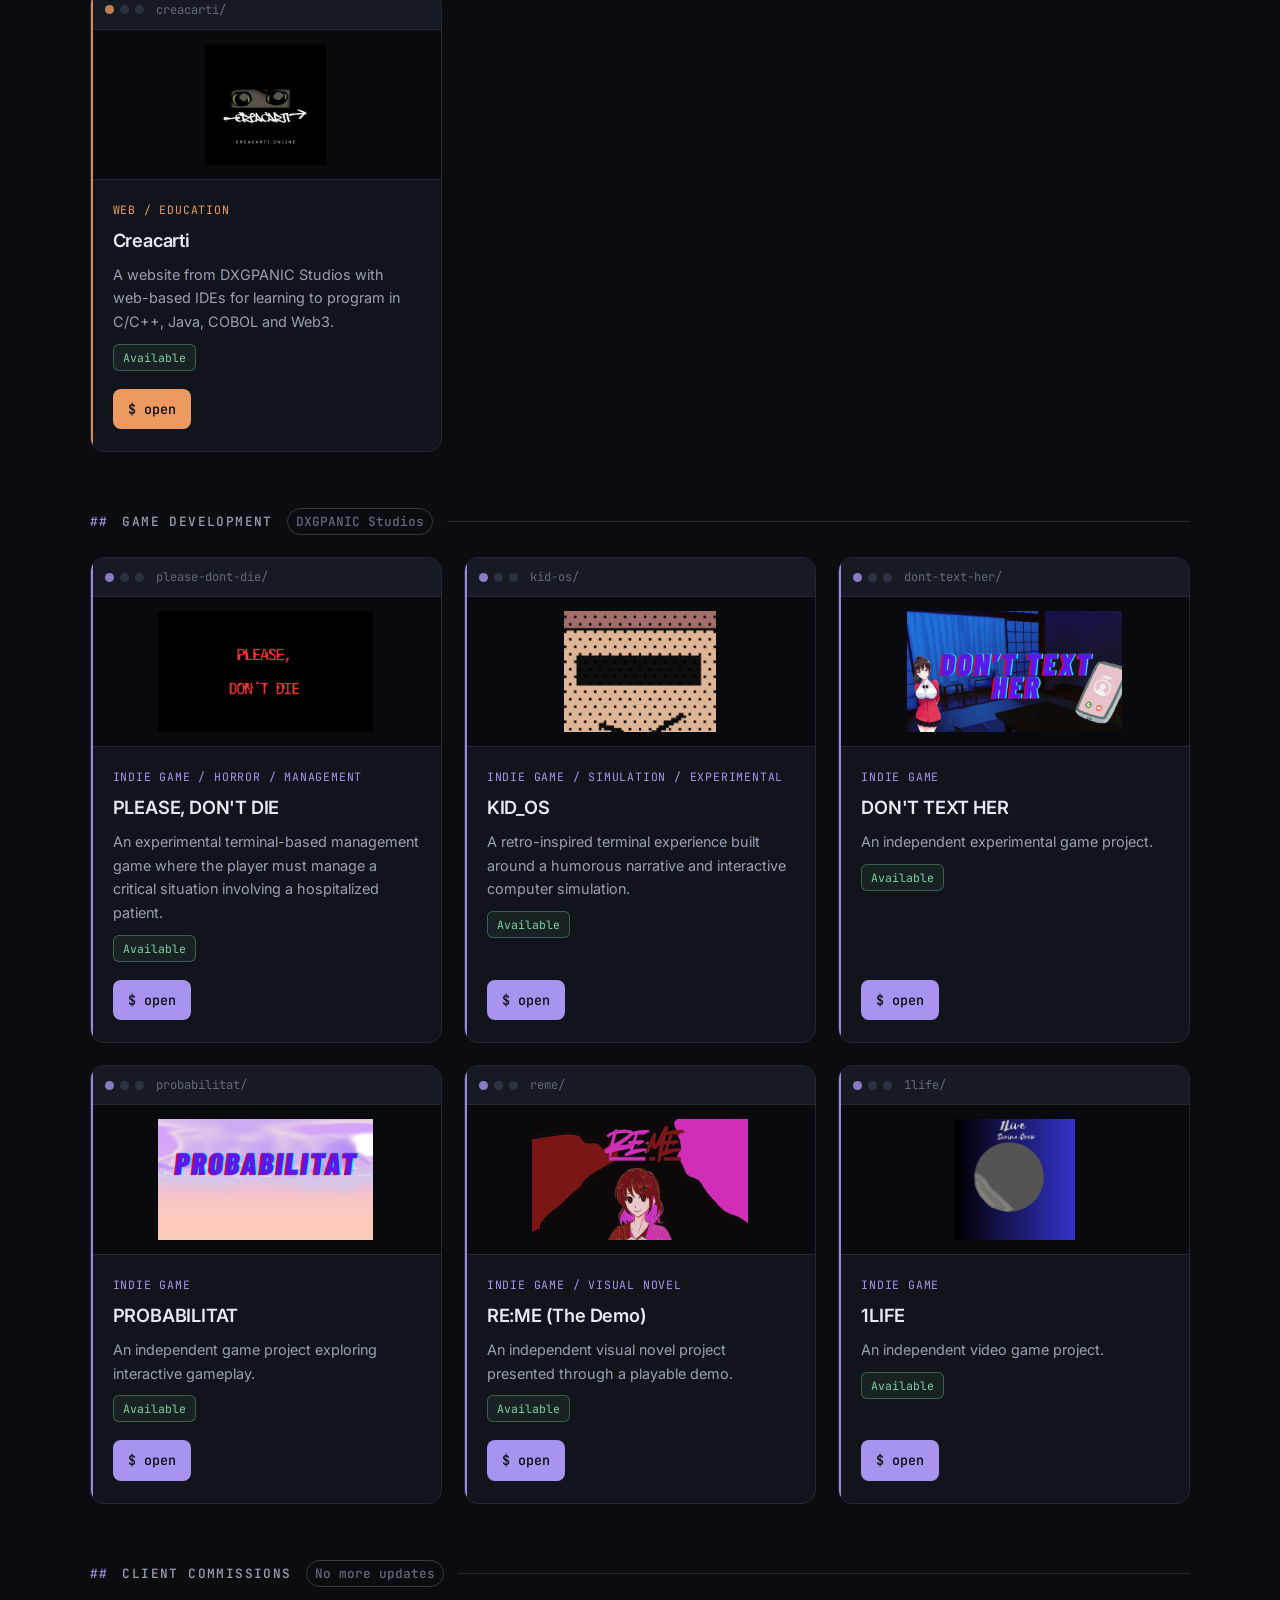
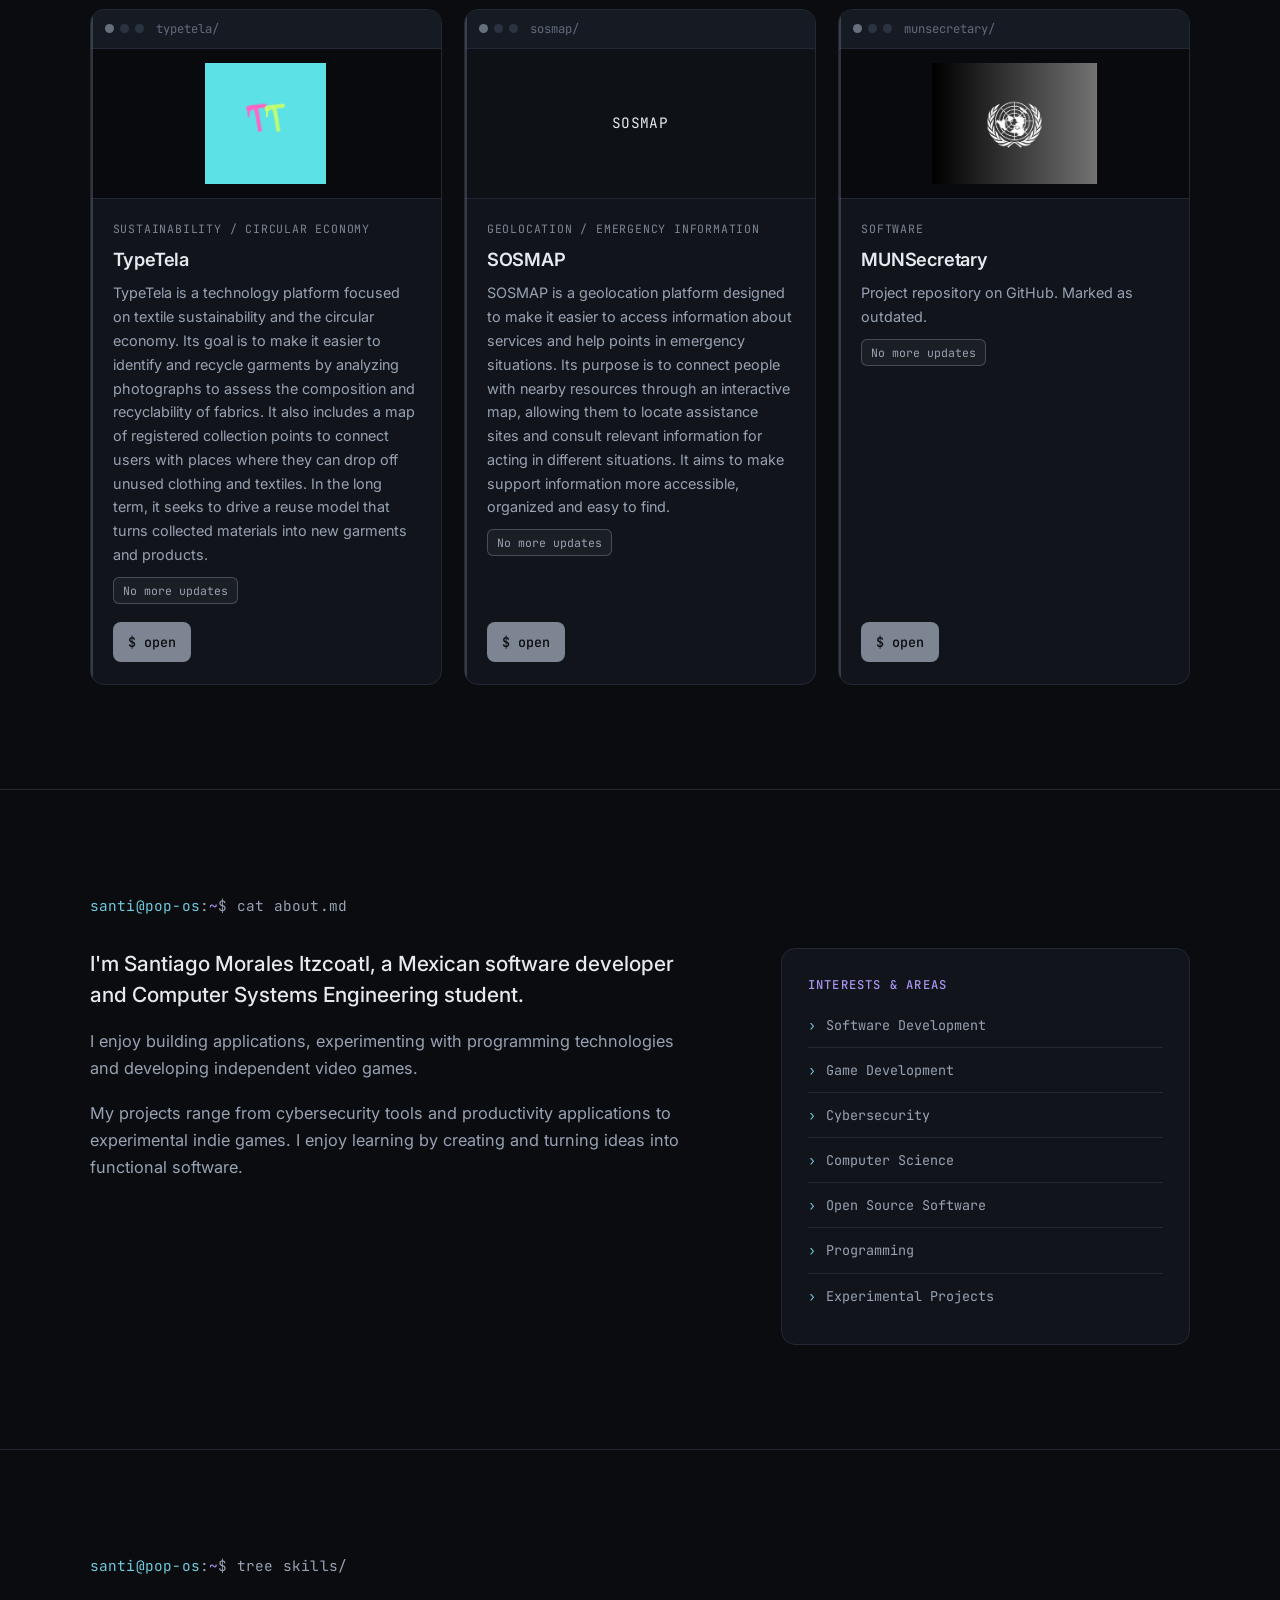
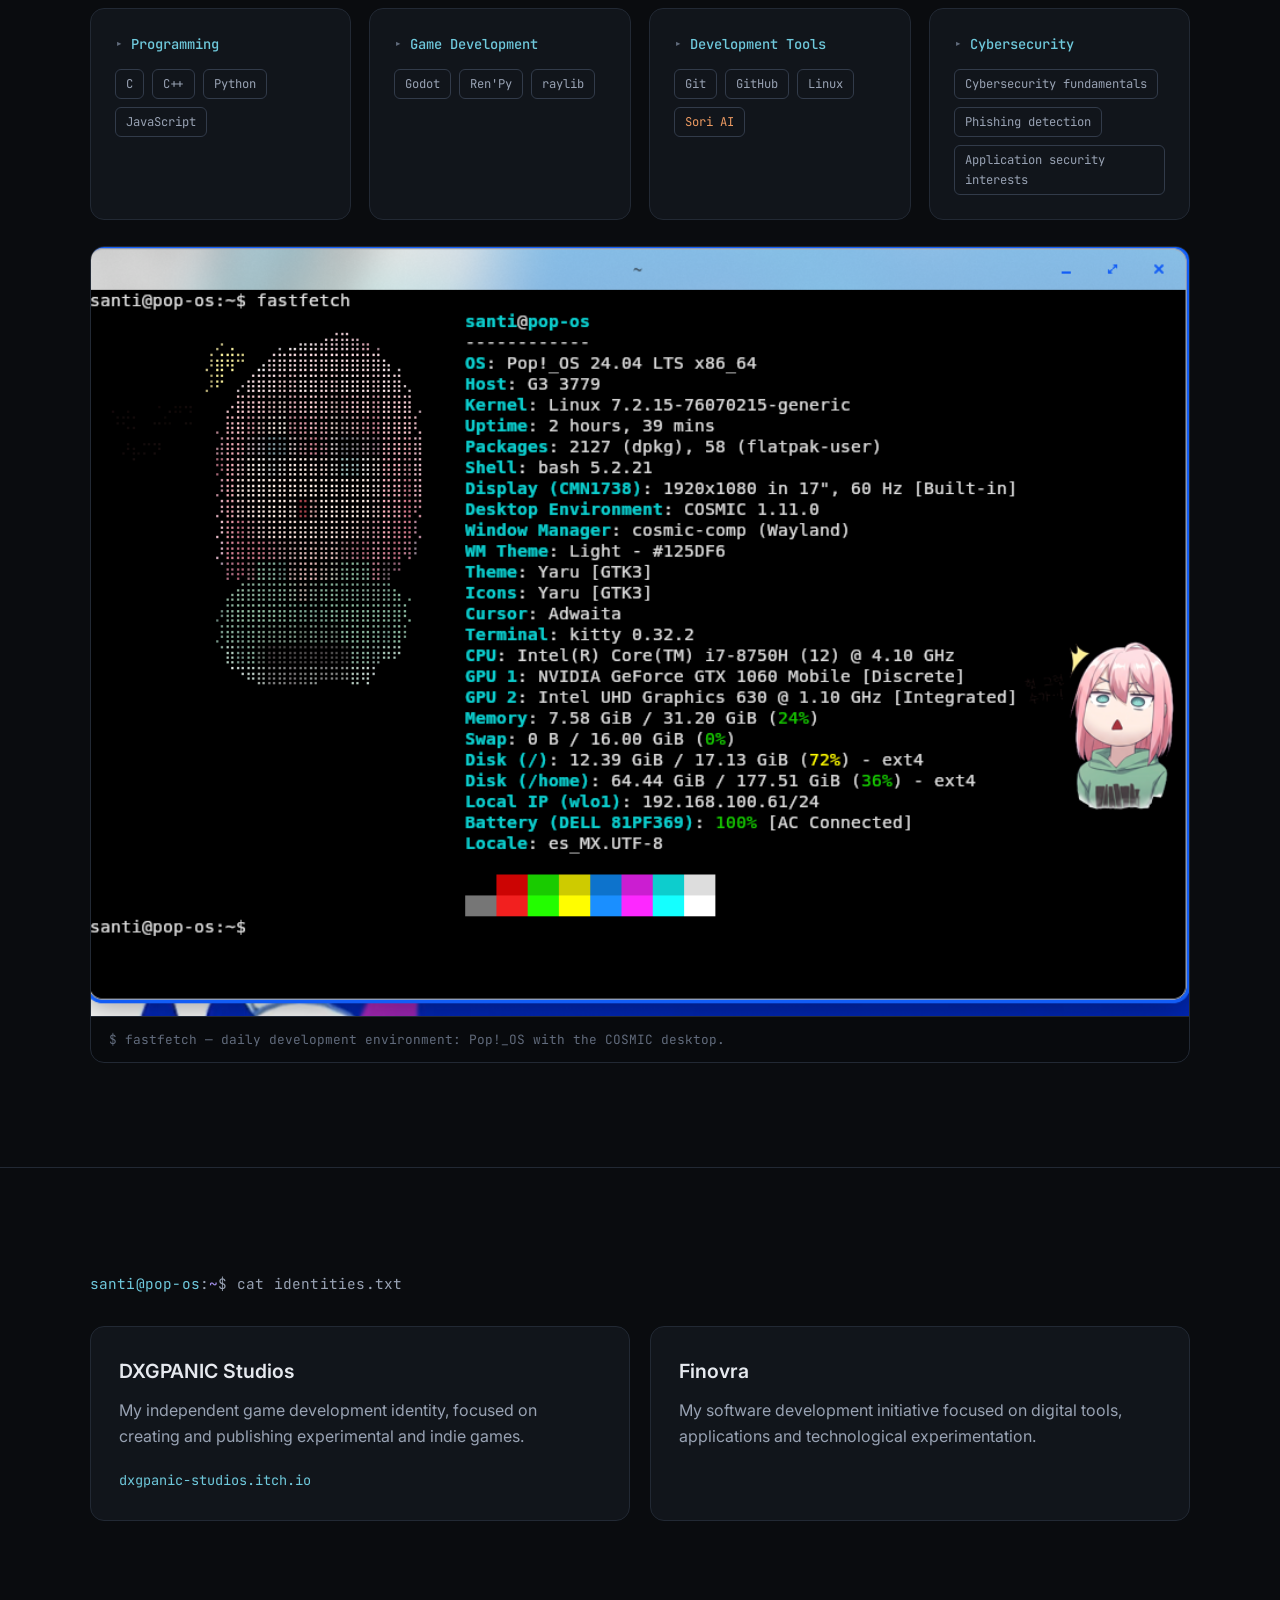
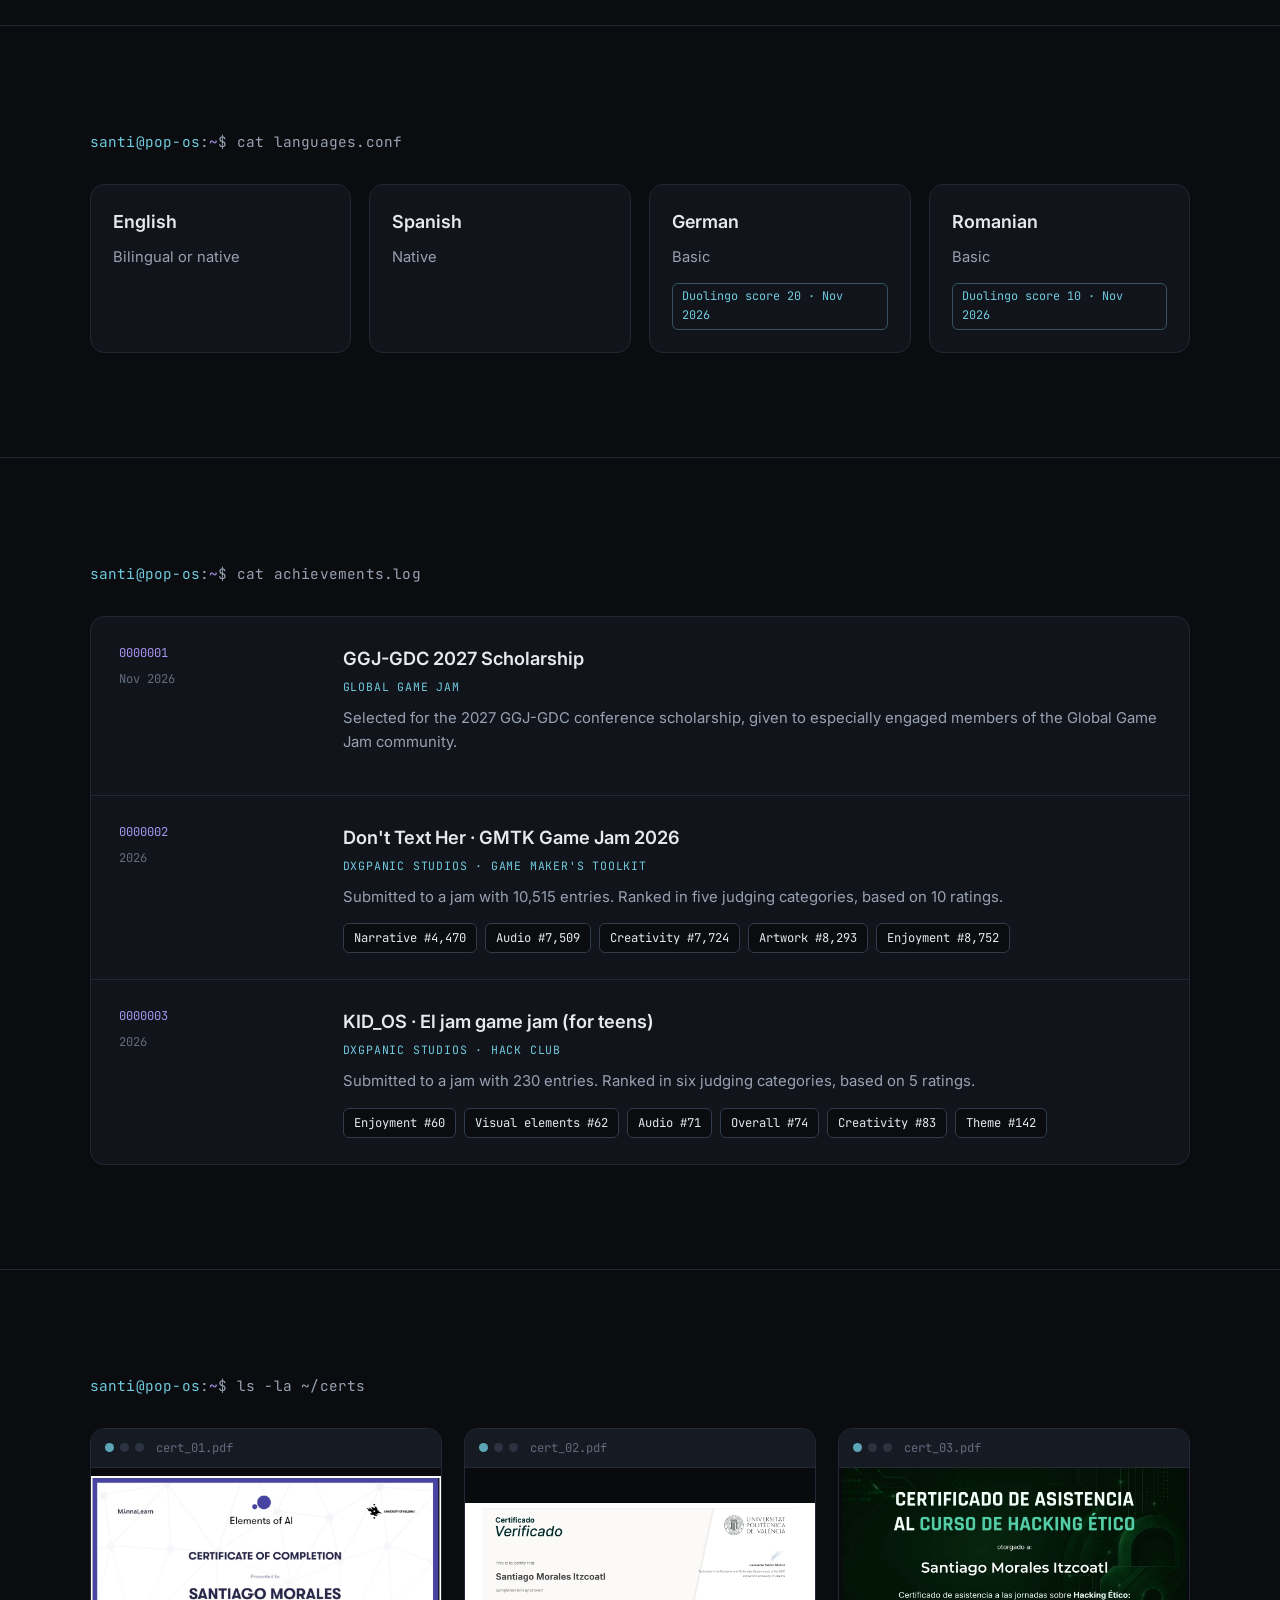
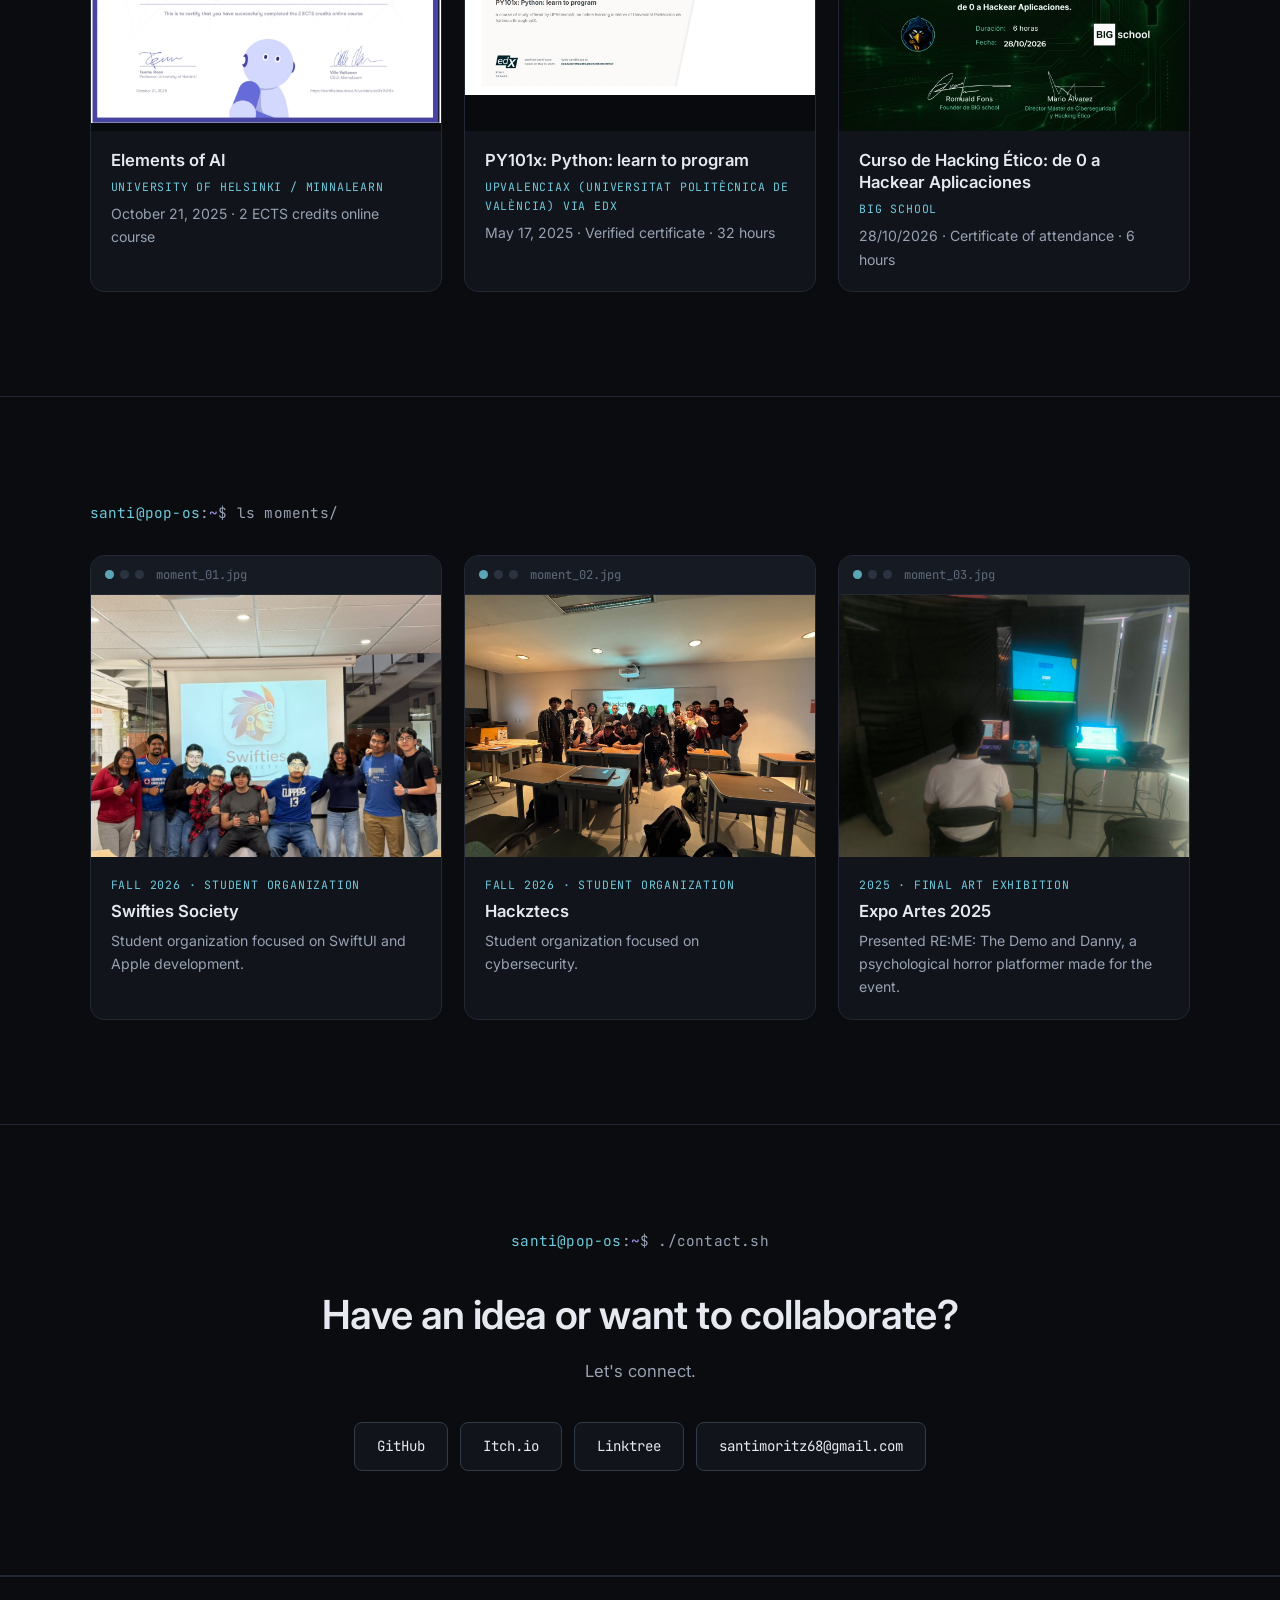
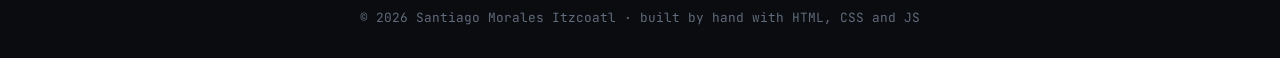
==== commit 4e24f178: "2.1" ====
--- a/index.html
+++ b/index.html
@@ -2,26 +2,30 @@
 <html lang="en">
 <head>
   <meta charset="utf-8">
-  <meta name="viewport" content="width=device-width, initial-scale=1">
+  <meta name="viewport" content="width=device-width, initial-scale=1, viewport-fit=cover">
   <title>Santiago Morales Itzcoatl — Software & Game Developer</title>
   <meta name="description" content="Independent software developer and game developer from Mexico. Building software, experimenting with technology and creating independent games.">
-  <meta name="theme-color" content="#0f1217">
+  <meta name="theme-color" content="#0b0d10">
   <link rel="icon" href="media/favicon.png" type="image/png">
   <link rel="preconnect" href="https://fonts.googleapis.com">
   <link rel="preconnect" href="https://fonts.gstatic.com" crossorigin>
-  <link href="https://fonts.googleapis.com/css2?family=Inter:wght@400;500;600&family=Source+Serif+4:opsz,wght@8..60,400;8..60,600&family=JetBrains+Mono:wght@400;500&display=swap" rel="stylesheet">
+  <link href="https://fonts.googleapis.com/css2?family=Inter:wght@400;500;600&family=JetBrains+Mono:wght@400;500;700&display=swap" rel="stylesheet">
   <link rel="stylesheet" href="styles.css">
 </head>
-<body>
+<body class="term-body">
 
 <header class="site-header">
-  <a href="#top" class="logo"><img src="media/avatar.jpg" alt="" width="34" height="34"><span>Santiago Morales</span></a>
-  <nav>
-    <a href="#projects">Projects</a>
-    <a href="#about">About</a>
-    <a href="#skills">Skills</a>
-    <a href="#ecosystem">Ecosystem</a>
-    <a href="#contact">Contact</a>
+  <div class="titlebar">
+    <span class="dots" aria-hidden="true"><i></i><i></i><i></i></span>
+    <span class="path"><b>santi@pop-os</b>:~/portfolio</span>
+  </div>
+  <nav class="tabs">
+    <a href="#projects">./projects</a>
+    <a href="#about">./about</a>
+    <a href="#skills">./skills</a>
+    <a href="#certs">./certs</a>
+    <a href="#moments">./moments</a>
+    <a href="#contact" class="tab-cta">./contact</a>
   </nav>
 </header>
 
@@ -29,14 +33,16 @@
 
   <!-- HERO -->
   <section class="hero">
+    <div class="aurora" aria-hidden="true"><i></i><i></i><i></i></div>
+
     <div class="hero-text">
-      <p class="eyebrow">Independent Software Developer / Game Developer</p>
-      <h1>Hi, I'm Santiago.</h1>
+      <p class="prompt"><span class="ps">santi@pop-os</span>:<span class="pd">~</span>$ <span class="typed" data-type="whoami"></span><span class="caret" aria-hidden="true"></span></p>
+      <h1>Santiago Morales <span class="grad">Itzcoatl</span></h1>
       <p class="subtitle">Software Developer &amp; Game Developer.</p>
       <p class="lead">Building software, experimenting with technology and creating independent games.</p>
       <div class="cta-row">
-        <a href="#projects" class="btn btn-primary">Explore My Projects</a>
-        <a href="#about" class="btn btn-ghost">About Me</a>
+        <a href="#projects" class="btn btn-primary">Explore projects</a>
+        <a href="#about" class="btn btn-ghost">About me</a>
         <a href="downloads/Santiago_Morales_Resume.pdf" class="btn btn-ghost" download>Resume (PDF)</a>
       </div>
       <ul class="tags">
@@ -45,29 +51,33 @@
         <li>Cybersecurity</li>
       </ul>
     </div>
-    <div class="hero-side">
-      <figure class="avatar-card">
-        <img src="media/avatar.jpg" alt="Santiago Morales Itzcoatl" width="160" height="160">
-        <figcaption>
-          <strong>Santiago Morales Itzcoatl</strong>
-          <span>Software &amp; Game Developer · Mexico</span>
-        </figcaption>
-      </figure>
-      <div class="hero-panel" aria-hidden="true">
-        <div class="panel-row"><span>Focus</span><strong>Software · Games · Cybersecurity</strong></div>
-        <div class="panel-row"><span>Studio</span><strong>DXGPANIC Studios</strong></div>
-        <div class="panel-row"><span>Initiative</span><strong>Finovra</strong></div>
-        <div class="panel-row"><span>Education</span><strong>Computer Systems Engineering</strong></div>
-      </div>
-    </div>
+
+    <aside class="fetch" aria-label="System information">
+      <div class="fetch-head">
+        <img src="media/avatar.jpg" alt="Santiago Morales Itzcoatl" width="84" height="84">
+        <div>
+          <p class="fetch-user">santi<span>@</span>pop-os</p>
+          <p class="fetch-sub">Software &amp; Game Developer</p>
+        </div>
+      </div>
+      <dl class="fetch-list">
+        <div><dt>OS</dt><dd>Pop!_OS 24.04 LTS</dd></div>
+        <div><dt>DE</dt><dd>COSMIC</dd></div>
+        <div><dt>Shell</dt><dd>bash</dd></div>
+        <div><dt>Focus</dt><dd>Software · Games · Cybersecurity</dd></div>
+        <div><dt>Studio</dt><dd>DXGPANIC Studios</dd></div>
+        <div><dt>Initiative</dt><dd>Finovra</dd></div>
+        <div><dt>Education</dt><dd>Computer Systems Engineering · UDLAP</dd></div>
+        <div><dt>Stack</dt><dd>C/C++ · Python · Godot · Ren'Py · Flutter</dd></div>
+        <div><dt>Languages</dt><dd>Spanish (native) · English (advanced)</dd></div>
+        <div><dt>Location</dt><dd>Mexico</dd></div>
+      </dl>
+    </aside>
   </section>
 
   <!-- PROJECTS -->
   <section id="projects" class="section">
-    <div class="section-head">
-      <h2>Projects</h2>
-      <p>Software and games built as independent work.</p>
-    </div>
+    <p class="cmd"><span class="ps">santi@pop-os</span>:<span class="pd">~</span>$ ls -l projects/</p>
 
     <h3 class="group-title">Software Development</h3>
     <div class="grid" id="grid-software"></div>
@@ -75,15 +85,13 @@
     <h3 class="group-title">Game Development <span class="sub">DXGPANIC Studios</span></h3>
     <div class="grid" id="grid-game"></div>
 
-    <h3 class="group-title">Outdated Projects</h3>
+    <h3 class="group-title">Client Commissions <span class="sub">No more updates</span></h3>
     <div class="grid" id="grid-outdated"></div>
   </section>
 
   <!-- ABOUT -->
   <section id="about" class="section">
-    <div class="section-head">
-      <h2>About Me</h2>
-    </div>
+    <p class="cmd"><span class="ps">santi@pop-os</span>:<span class="pd">~</span>$ cat about.md</p>
     <div class="about">
       <div class="about-text">
         <p class="lead-text">I'm Santiago Morales Itzcoatl, a Mexican software developer and Computer Systems Engineering student.</p>
@@ -91,7 +99,7 @@
         <p>My projects range from cybersecurity tools and productivity applications to experimental indie games. I enjoy learning by creating and turning ideas into functional software.</p>
       </div>
       <aside class="interests">
-        <h3>Interests &amp; Areas</h3>
+        <h3>Interests &amp; areas</h3>
         <ul>
           <li>Software Development</li>
           <li>Game Development</li>
@@ -107,9 +115,7 @@
 
   <!-- SKILLS -->
   <section id="skills" class="section">
-    <div class="section-head">
-      <h2>Technologies &amp; Skills</h2>
-    </div>
+    <p class="cmd"><span class="ps">santi@pop-os</span>:<span class="pd">~</span>$ tree skills/</p>
     <div class="skills-grid">
       <div class="skill-group">
         <h3>Programming</h3>
@@ -121,7 +127,12 @@
       </div>
       <div class="skill-group">
         <h3>Development Tools</h3>
-        <ul class="chips"><li>Git</li><li>GitHub</li><li>Linux</li></ul>
+        <ul class="chips">
+          <li>Git</li>
+          <li>GitHub</li>
+          <li>Linux</li>
+          <li><a class="chip-link" href="project.html?id=sori">Sori AI</a></li>
+        </ul>
       </div>
       <div class="skill-group">
         <h3>Cybersecurity</h3>
@@ -130,16 +141,13 @@
     </div>
     <figure class="setup">
       <img src="media/devsetup.png" alt="Desktop running Pop!_OS, shown with fastfetch" loading="lazy">
-      <figcaption>Daily development environment: Pop!_OS with the COSMIC desktop.</figcaption>
+      <figcaption>$ fastfetch — daily development environment: Pop!_OS with the COSMIC desktop.</figcaption>
     </figure>
   </section>
 
   <!-- ECOSYSTEM -->
   <section id="ecosystem" class="section">
-    <div class="section-head">
-      <h2>My Development Ecosystem</h2>
-      <p>Independent identities under which I publish my work.</p>
-    </div>
+    <p class="cmd"><span class="ps">santi@pop-os</span>:<span class="pd">~</span>$ cat identities.txt</p>
     <div class="eco-grid">
       <div class="eco-card">
         <h3>DXGPANIC Studios</h3>
@@ -153,26 +161,52 @@
     </div>
   </section>
 
+  <!-- LANGUAGES -->
+  <section id="languages" class="section">
+    <p class="cmd"><span class="ps">santi@pop-os</span>:<span class="pd">~</span>$ cat languages.conf</p>
+    <div class="lang-grid">
+      <article class="lang">
+        <h4>English</h4>
+        <p class="lang-level">Bilingual or native</p>
+      </article>
+      <article class="lang">
+        <h4>Spanish</h4>
+        <p class="lang-level">Native</p>
+      </article>
+      <article class="lang">
+        <h4>German</h4>
+        <p class="lang-level">Basic</p>
+        <span class="score">Duolingo score 20 · Nov 2026</span>
+      </article>
+      <article class="lang">
+        <h4>Romanian</h4>
+        <p class="lang-level">Basic</p>
+        <span class="score">Duolingo score 10 · Nov 2026</span>
+      </article>
+    </div>
+  </section>
+
+  <!-- ACHIEVEMENTS -->
+  <section id="achievements" class="section">
+    <p class="cmd"><span class="ps">santi@pop-os</span>:<span class="pd">~</span>$ cat achievements.log</p>
+    <div class="log" id="achievement-log"></div>
+  </section>
+
   <!-- CERTIFICATES -->
-  <section id="certificates" class="section">
-    <div class="section-head">
-      <h2>Certificates</h2>
-      <p>Courses and programs completed.</p>
-    </div>
+  <section id="certs" class="section">
+    <p class="cmd"><span class="ps">santi@pop-os</span>:<span class="pd">~</span>$ ls -la ~/certs</p>
     <div class="cert-grid" id="cert-grid"></div>
   </section>
 
   <!-- MOMENTS -->
   <section id="moments" class="section">
-    <div class="section-head">
-      <h2>Moments</h2>
-      <p>Student communities and events.</p>
-    </div>
+    <p class="cmd"><span class="ps">santi@pop-os</span>:<span class="pd">~</span>$ ls moments/</p>
     <div class="moment-grid" id="moment-grid"></div>
   </section>
 
   <!-- CONTACT -->
   <section id="contact" class="section contact">
+    <p class="cmd"><span class="ps">santi@pop-os</span>:<span class="pd">~</span>$ ./contact.sh</p>
     <h2>Have an idea or want to collaborate?</h2>
     <p class="lead">Let's connect.</p>
     <ul class="contact-links">
@@ -186,7 +220,7 @@
 </main>
 
 <footer class="site-footer">
-  <p>&copy; <span id="year"></span> Santiago Morales Itzcoatl</p>
+  <p>&copy; <span id="year"></span> Santiago Morales Itzcoatl · built by hand with HTML, CSS and JS</p>
 </footer>
 
 <script src="data.js"></script>
--- a/styles.css
+++ b/styles.css
@@ -1,21 +1,25 @@
 /* ==========================================================
-   Base
+   Tokens
    ========================================================== */
 :root {
-  --bg: #0c0e13;
-  --surface: #151923;
-  --surface-2: #1b2130;
-  --border: #252c3b;
-  --border-strong: #343d50;
-  --text: #e7e9ef;
-  --muted: #9aa3b5;
-  --faint: #6b7385;
-
-  /* Acento por defecto (software). Los temas lo sobreescriben. */
-  --accent: #8fb4d9;
-  --accent-line: rgba(143, 180, 217, .35);
-
-  --serif: "Source Serif 4", Georgia, "Times New Roman", serif;
+  --bg: #0a0c0f;
+  --panel: #11151b;
+  --panel-2: #161b23;
+  --line: #222934;
+  --line-strong: #323b4a;
+  --text: #e6e9ef;
+  --muted: #98a2b3;
+  --faint: #616b7c;
+
+  /* Colores del logo (tomados de tus logos) */
+  --c-cyan: #6fc9dc;
+  --c-violet: #a894f0;
+  --c-orange: #ec9a62;
+
+  --accent: #6fc9dc;
+  --accent-line: rgba(111, 201, 220, .35);
+  --accent-soft: rgba(111, 201, 220, .13);
+
   --sans: "Inter", system-ui, -apple-system, "Segoe UI", Roboto, Helvetica, Arial, sans-serif;
   --mono: "JetBrains Mono", ui-monospace, Menlo, Consolas, monospace;
   --radius: 10px;
@@ -23,111 +27,168 @@
 }
 
 /* Temas por tipo de proyecto */
-[data-theme="software"] { --accent: #8fb4d9; --accent-line: rgba(143,180,217,.35); }
-[data-theme="security"] { --accent: #86c7a4; --accent-line: rgba(134,199,164,.35); }
-[data-theme="game"]     { --accent: #b8a3e0; --accent-line: rgba(184,163,224,.35); }
-[data-theme="web"]      { --accent: #e0b77f; --accent-line: rgba(224,183,127,.35); }
-[data-theme="outdated"] { --accent: #8a929e; --accent-line: rgba(138,146,158,.35); }
-
+[data-theme="software"] { --accent: #6fc9dc; --accent-line: rgba(111,201,220,.35); --accent-soft: rgba(111,201,220,.13); }
+[data-theme="security"] { --accent: #7fd1a0; --accent-line: rgba(127,209,160,.35); --accent-soft: rgba(127,209,160,.13); }
+[data-theme="game"]     { --accent: #a894f0; --accent-line: rgba(168,148,240,.35); --accent-soft: rgba(168,148,240,.14); }
+[data-theme="web"]      { --accent: #ec9a62; --accent-line: rgba(236,154,98,.35);  --accent-soft: rgba(236,154,98,.13); }
+[data-theme="tool"]     { --accent: #e7c375; --accent-line: rgba(231,195,117,.35); --accent-soft: rgba(231,195,117,.13); }
+[data-theme="outdated"] { --accent: #7d8593; --accent-line: rgba(125,133,147,.35); --accent-soft: rgba(125,133,147,.10); }
+
+/* ==========================================================
+   Base
+   ========================================================== */
 * { box-sizing: border-box; }
 html { scroll-behavior: smooth; }
 body {
   margin: 0;
-  background:
-    radial-gradient(1200px 600px at 85% -10%, rgba(143,180,217,.06), transparent 60%),
-    var(--bg);
-  color: var(--text);
   font-family: var(--sans);
   font-size: 16px;
   line-height: 1.65;
+  color: var(--text);
+  background: var(--bg);
   -webkit-font-smoothing: antialiased;
+  position: relative;
+  overflow-x: hidden;
+}
+/* Cuadrícula de fondo tipo papel de terminal */
+body::before {
+  content: ""; position: fixed; inset: 0; z-index: -2; pointer-events: none;
+  background-image:
+    linear-gradient(rgba(255,255,255,.022) 1px, transparent 1px),
+    linear-gradient(90deg, rgba(255,255,255,.022) 1px, transparent 1px);
+  background-size: 44px 44px;
+  mask-image: radial-gradient(ellipse 80% 60% at 50% 0%, #000 30%, transparent 85%);
+  -webkit-mask-image: radial-gradient(ellipse 80% 60% at 50% 0%, #000 30%, transparent 85%);
 }
 img { display: block; max-width: 100%; }
 a { color: inherit; }
 :focus-visible { outline: 2px solid var(--accent); outline-offset: 3px; border-radius: 4px; }
-::selection { background: var(--accent); color: #0c0e13; }
-
-/* ==========================================================
-   Header
+::selection { background: var(--accent); color: #0a0c0f; }
+
+/* Prompt y comandos */
+.ps { color: var(--c-cyan); }
+.pd { color: var(--c-violet); }
+.cmd, .prompt {
+  font-family: var(--mono); font-size: .9rem; color: var(--muted);
+  margin: 0 0 30px; letter-spacing: .2px;
+}
+.prompt { margin: 0 0 26px; font-size: .95rem; }
+.caret {
+  display: inline-block; width: .6em; height: 1.05em; background: var(--c-cyan);
+  vertical-align: -.18em; margin-left: 2px; animation: blink 1.05s steps(2, start) infinite;
+}
+@keyframes blink { to { visibility: hidden; } }
+
+/* Ventanas (encabezado de tarjetas) */
+.win {
+  display: flex; align-items: center; gap: 12px; padding: 9px 14px;
+  background: var(--panel-2); border-bottom: 1px solid var(--line);
+  font-family: var(--mono); font-size: .76rem; color: var(--faint);
+}
+.dots { display: inline-flex; gap: 6px; }
+.dots i { width: 9px; height: 9px; border-radius: 50%; background: #2b3340; display: block; }
+.dots i:first-child { background: var(--accent); opacity: .8; }
+.win-title { overflow: hidden; text-overflow: ellipsis; white-space: nowrap; }
+
+/* ==========================================================
+   Header (barra de título + pestañas)
    ========================================================== */
 .site-header {
-  position: sticky; top: 0; z-index: 20;
-  display: flex; justify-content: space-between; align-items: center; flex-wrap: wrap; gap: 14px;
-  padding: 14px clamp(20px, 5vw, 72px);
-  background: rgba(12, 14, 19, .82);
-  backdrop-filter: blur(12px);
-  -webkit-backdrop-filter: blur(12px);
-  border-bottom: 1px solid var(--border);
-}
+  position: sticky; top: 0; z-index: 30;
+  background: rgba(10, 12, 15, .86);
+  backdrop-filter: blur(14px); -webkit-backdrop-filter: blur(14px);
+  border-bottom: 1px solid var(--line);
+  display: flex; align-items: center; justify-content: space-between; flex-wrap: wrap;
+  gap: 10px 24px; padding: 0 clamp(18px, 4vw, 56px);
+  min-height: 56px;
+}
+.titlebar { display: flex; align-items: center; gap: 14px; font-family: var(--mono); font-size: .8rem; color: var(--faint); padding: 14px 0; }
+.titlebar .path b { font-weight: 500; color: var(--c-cyan); }
+.titlebar .dots i:first-child { background: var(--c-orange); }
+
+.tabs { display: flex; gap: 4px; flex-wrap: wrap; }
+.tabs a {
+  font-family: var(--mono); font-size: .8rem; text-decoration: none; color: var(--muted);
+  padding: 7px 11px; border-radius: 6px; transition: color .2s, background .2s;
+}
+.tabs a:hover { color: var(--text); background: var(--panel); }
+.tabs .tab-cta { color: var(--bg); background: var(--c-cyan); }
+.tabs .tab-cta:hover { background: #8fd9e8; color: var(--bg); }
+
+/* Logo en páginas de detalle */
 .logo {
-  display: inline-flex; align-items: center; gap: 12px;
-  text-decoration: none; font-family: var(--serif); font-weight: 600; font-size: 1.05rem;
-}
-.logo img {
-  width: 34px; height: 34px; border-radius: 50%; object-fit: cover;
-  border: 1px solid var(--border-strong);
-}
-.site-header nav { display: flex; gap: 24px; flex-wrap: wrap; align-items: center; }
-.site-header nav a {
-  text-decoration: none; color: var(--muted); font-size: .9rem; position: relative; padding: 4px 0;
-  transition: color .2s;
-}
+  display: inline-flex; align-items: center; gap: 10px; text-decoration: none;
+  font-family: var(--mono); font-size: .9rem; font-weight: 500; padding: 14px 0;
+}
+.logo img { width: 30px; height: 30px; border-radius: 50%; object-fit: cover; border: 1px solid var(--line-strong); }
+.logo span { color: var(--text); }
+.site-header nav { display: flex; gap: 8px; flex-wrap: wrap; }
+.site-header nav a { font-family: var(--mono); font-size: .8rem; text-decoration: none; color: var(--muted); }
 .site-header nav a:hover { color: var(--text); }
-.site-header nav a::after {
-  content: ""; position: absolute; left: 0; right: 0; bottom: -2px; height: 1px;
-  background: var(--accent); transform: scaleX(0); transform-origin: left; transition: transform .25s ease;
-}
-.site-header nav a:hover::after { transform: scaleX(1); }
 
 /* ==========================================================
    Hero
    ========================================================== */
 .hero {
-  display: grid; grid-template-columns: 1.25fr 1fr; gap: clamp(40px, 6vw, 88px); align-items: center;
-  padding: clamp(72px, 10vw, 112px) clamp(20px, 7vw, 120px) clamp(64px, 8vw, 96px);
-  border-bottom: 1px solid var(--border);
-}
-.eyebrow {
-  display: inline-flex; align-items: center; gap: 10px;
-  font-size: .78rem; font-weight: 500; text-transform: uppercase; letter-spacing: 1.6px;
-  color: var(--muted); margin: 0 0 22px;
-}
-.eyebrow::before { content: ""; width: 26px; height: 1px; background: var(--accent); }
+  position: relative; overflow: hidden; isolation: isolate;
+  display: grid; grid-template-columns: 1.2fr .9fr; gap: clamp(40px, 6vw, 84px); align-items: center;
+  padding: clamp(72px, 11vw, 120px) clamp(20px, 7vw, 120px) clamp(64px, 9vw, 100px);
+  border-bottom: 1px solid var(--line);
+}
+.hero > *:not(.aurora) { position: relative; z-index: 1; }
+.aurora { position: absolute; inset: 0; z-index: 0; pointer-events: none; overflow: hidden; }
+.aurora i {
+  position: absolute; width: 48vw; height: 48vw; min-width: 320px; min-height: 320px; border-radius: 50%;
+  background: radial-gradient(circle, var(--c-cyan) 0%, transparent 62%);
+  opacity: .12; filter: blur(80px);
+  animation: drift 24s ease-in-out infinite alternate;
+}
+.aurora i:nth-child(1) { top: -20%; left: -14%; }
+.aurora i:nth-child(2) { bottom: -24%; right: -10%; background: radial-gradient(circle, var(--c-violet) 0%, transparent 62%); animation-duration: 30s; animation-delay: -8s; }
+.aurora i:nth-child(3) { top: 34%; left: 42%; width: 26vw; height: 26vw; background: radial-gradient(circle, var(--c-orange) 0%, transparent 62%); opacity: .07; animation-duration: 36s; animation-delay: -14s; }
+@keyframes drift {
+  from { transform: translate3d(0,0,0) scale(1); }
+  to   { transform: translate3d(5vw,-4vh,0) scale(1.1); }
+}
+
 .hero h1 {
-  font-family: var(--serif); font-weight: 600;
-  font-size: clamp(2.6rem, 5.6vw, 4.2rem); line-height: 1.05; letter-spacing: -.8px; margin: 0 0 14px;
-}
-.subtitle { font-size: 1.15rem; margin: 0 0 14px; color: var(--text); font-weight: 500; }
-.lead { color: var(--muted); font-size: 1.05rem; max-width: 52ch; margin: 0; }
-.cta-row { display: flex; gap: 12px; flex-wrap: wrap; margin: 34px 0 30px; }
+  font-family: var(--sans); font-weight: 600;
+  font-size: clamp(2.5rem, 5.4vw, 4.1rem); line-height: 1.04; letter-spacing: -1.4px; margin: 0 0 18px;
+}
+.grad {
+  background: linear-gradient(95deg, var(--c-cyan) 0%, var(--c-violet) 55%, var(--c-orange) 100%);
+  -webkit-background-clip: text; background-clip: text; color: transparent;
+}
+.subtitle { font-size: 1.15rem; font-weight: 500; margin: 0 0 12px; }
+.lead { color: var(--muted); font-size: 1.04rem; max-width: 52ch; margin: 0; }
+.cta-row { display: flex; gap: 12px; flex-wrap: wrap; margin: 34px 0 28px; }
 .tags { list-style: none; padding: 0; margin: 0; display: flex; gap: 8px; flex-wrap: wrap; }
 .tags li, .chips li {
-  font-size: .82rem; padding: 5px 12px; border-radius: 999px;
-  border: 1px solid var(--border-strong); color: var(--muted); background: var(--surface);
-}
-
-.hero-side { display: flex; flex-direction: column; gap: 18px; }
-.avatar-card {
-  margin: 0; background: linear-gradient(160deg, var(--surface-2), var(--surface));
-  border: 1px solid var(--border); border-radius: var(--radius-lg);
-  padding: 28px; display: flex; align-items: center; gap: 22px;
-}
-.avatar-card img {
-  width: 96px; height: 96px; border-radius: 50%; object-fit: cover;
+  font-family: var(--mono); font-size: .76rem; padding: 4px 10px; border-radius: 6px;
+  border: 1px solid var(--line-strong); color: var(--muted); background: var(--panel);
+}
+
+/* Tarjeta de sistema (estilo fastfetch) */
+.fetch {
+  background: var(--panel); border: 1px solid var(--line); border-radius: var(--radius-lg);
+  overflow: hidden; box-shadow: 0 30px 80px rgba(0,0,0,.45);
+}
+.fetch-head {
+  display: flex; align-items: center; gap: 16px; padding: 22px 22px 18px;
+  border-bottom: 1px solid var(--line);
+  background: linear-gradient(120deg, var(--panel-2), var(--panel));
+}
+.fetch-head img {
+  width: 64px; height: 64px; border-radius: 50%; object-fit: cover;
   border: 2px solid var(--accent-line); flex-shrink: 0;
 }
-.avatar-card figcaption { display: flex; flex-direction: column; gap: 4px; }
-.avatar-card strong { font-family: var(--serif); font-weight: 600; font-size: 1.15rem; line-height: 1.25; }
-.avatar-card span { color: var(--muted); font-size: .9rem; }
-
-.hero-panel { background: var(--surface); border: 1px solid var(--border); border-radius: var(--radius-lg); padding: 6px 26px; }
-.panel-row {
-  display: flex; justify-content: space-between; align-items: baseline; gap: 16px;
-  padding: 16px 0; border-bottom: 1px solid var(--border); font-size: .93rem;
-}
-.panel-row:last-child { border-bottom: 0; }
-.panel-row span { color: var(--faint); font-size: .8rem; text-transform: uppercase; letter-spacing: 1px; }
-.panel-row strong { font-weight: 500; text-align: right; }
+.fetch-user { margin: 0; font-family: var(--mono); font-size: 1.02rem; font-weight: 500; }
+.fetch-user span { color: var(--faint); }
+.fetch-sub { margin: 2px 0 0; color: var(--muted); font-size: .86rem; }
+.fetch-list { margin: 0; padding: 16px 22px 20px; font-family: var(--mono); font-size: .8rem; }
+.fetch-list > div { display: grid; grid-template-columns: 96px 1fr; gap: 12px; padding: 6px 0; }
+.fetch-list dt { color: var(--c-cyan); }
+.fetch-list dd { margin: 0; color: var(--text); }
 
 /* ==========================================================
    Buttons
@@ -135,128 +196,149 @@
 .btn {
   display: inline-flex; align-items: center; justify-content: center; gap: 8px;
   text-decoration: none; cursor: pointer; text-align: center;
-  padding: 11px 20px; border-radius: 8px; font-weight: 500; font-size: .92rem; font-family: inherit;
+  padding: 11px 18px; border-radius: 8px; font-weight: 500; font-size: .9rem; font-family: inherit;
   border: 1px solid transparent;
   transition: background .2s ease, border-color .2s ease, color .2s ease, filter .2s ease;
 }
-.btn-primary { background: var(--accent); color: #0c0e13; }
-.btn-primary:hover { filter: brightness(1.08); }
-.btn-ghost { background: transparent; color: var(--text); border-color: var(--border-strong); }
-.btn-ghost:hover { border-color: var(--accent); color: var(--accent); }
-.btn-sm { padding: 8px 14px; font-size: .86rem; }
+.btn-primary { background: var(--c-cyan); color: #0a0c0f; }
+.btn-primary:hover { background: #8fd9e8; }
+.btn-ghost { background: transparent; color: var(--text); border-color: var(--line-strong); }
+.btn-ghost:hover { border-color: var(--c-cyan); color: var(--c-cyan); }
+.btn-sm { padding: 8px 14px; font-size: .84rem; font-family: var(--mono); }
+.section .btn-primary { background: var(--accent); }
+.card .btn-primary { background: var(--accent); }
 
 /* ==========================================================
    Sections
    ========================================================== */
-.section { padding: clamp(72px, 9vw, 104px) clamp(20px, 7vw, 120px); border-bottom: 1px solid var(--border); }
-.section-head { margin-bottom: 44px; }
-.section-head h2, .section > h2, .about h2 {
-  font-family: var(--serif); font-weight: 600; font-size: clamp(1.9rem, 3.4vw, 2.5rem);
-  margin: 0 0 8px; letter-spacing: -.4px;
-}
-.section-head p { color: var(--muted); margin: 0; }
+.section { padding: clamp(72px, 9vw, 104px) clamp(20px, 7vw, 120px); border-bottom: 1px solid var(--line); }
+.section > h2 { font-size: clamp(1.9rem, 3.4vw, 2.5rem); font-weight: 600; letter-spacing: -.6px; margin: 0 0 8px; }
 .group-title {
   display: flex; align-items: center; gap: 14px;
-  font-size: .8rem; font-weight: 600; text-transform: uppercase; letter-spacing: 1.5px;
-  color: var(--muted); margin: 60px 0 22px;
+  font-family: var(--mono); font-size: .8rem; font-weight: 500; color: var(--muted);
+  text-transform: uppercase; letter-spacing: 1.4px; margin: 56px 0 22px;
 }
 .group-title:first-of-type { margin-top: 0; }
-.group-title::after { content: ""; flex: 1; height: 1px; background: var(--border); }
-.group-title .sub { color: var(--faint); text-transform: none; letter-spacing: 0; font-weight: 400; font-size: .85rem; }
-
-/* ==========================================================
-   Project cards
-   ========================================================== */
-.grid { display: grid; grid-template-columns: repeat(auto-fill, minmax(290px, 1fr)); gap: 22px; }
+.group-title::before { content: "##"; color: var(--c-violet); }
+.group-title::after { content: ""; flex: 1; height: 1px; background: var(--line); }
+.group-title .sub {
+  color: var(--faint); text-transform: none; letter-spacing: 0; font-size: .8rem;
+  border: 1px solid var(--line-strong); padding: 2px 8px; border-radius: 999px;
+}
+
+/* ==========================================================
+   Cards (ventanas de proyecto)
+   ========================================================== */
+.grid { display: grid; grid-template-columns: repeat(auto-fill, minmax(300px, 1fr)); gap: 22px; }
 .card {
-  background: var(--surface); border: 1px solid var(--border); border-radius: var(--radius-lg);
-  overflow: hidden; display: flex; flex-direction: column; position: relative;
+  position: relative; isolation: isolate;
+  background: var(--panel); border: 1px solid var(--line); border-radius: var(--radius-lg);
+  overflow: hidden; display: flex; flex-direction: column;
   transition: border-color .25s ease, transform .25s ease, background .25s ease;
 }
 .card::before {
-  content: ""; position: absolute; left: 0; top: 0; right: 0; height: 2px;
-  background: var(--accent); opacity: .85;
-}
-.card:hover { border-color: var(--accent-line); transform: translateY(-2px); background: var(--surface-2); }
-.card.is-outdated { opacity: .75; }
-.card.is-outdated::before { opacity: .4; }
+  content: ""; position: absolute; left: 0; top: 0; bottom: 0; width: 2px; z-index: 2;
+  background: var(--accent); opacity: .9;
+}
+.card:hover { border-color: var(--accent-line); transform: translateY(-2px); background: var(--panel-2); }
+.card.is-outdated { opacity: .72; }
+.card.is-outdated::before { opacity: .35; }
+.card::after, .eco-card::after, .skill-group::after, .cert::after, .moment::after {
+  content: ""; position: absolute; inset: 0; z-index: 0; pointer-events: none;
+  background: radial-gradient(340px circle at var(--mx, 50%) var(--my, 50%), var(--accent-soft), transparent 70%);
+  opacity: 0; transition: opacity .35s ease;
+}
+.card:hover::after, .eco-card:hover::after, .skill-group:hover::after, .cert:hover::after, .moment:hover::after { opacity: 1; }
+.card > *, .eco-card > *, .skill-group > *, .cert > *, .moment > * { position: relative; z-index: 1; }
+
 .card-cover {
   height: 150px; display: flex; align-items: center; justify-content: center;
-  border-bottom: 1px solid var(--border); padding: 16px; position: relative; overflow: hidden;
-}
-.cover-software { background: radial-gradient(120% 90% at 0% 0%, rgba(143,180,217,.16), transparent 60%), #121722; }
-.cover-game     { background: radial-gradient(120% 90% at 100% 0%, rgba(184,163,224,.16), transparent 60%), #13121b; }
-.cover-old      { background: #12151b; }
-.theme-security .cover-software { background: radial-gradient(120% 90% at 0% 0%, rgba(134,199,164,.16), transparent 60%), #111a17; }
-.theme-web .cover-software      { background: radial-gradient(120% 90% at 0% 0%, rgba(224,183,127,.16), transparent 60%), #17140f; }
-.card-cover.has-img { padding: 0; background: #0a0c10; }
+  border-bottom: 1px solid var(--line); padding: 16px; overflow: hidden;
+}
+.cover-software { background: radial-gradient(110% 90% at 0% 0%, rgba(111,201,220,.14), transparent 60%), #0e1318; }
+.cover-game     { background: radial-gradient(110% 90% at 100% 0%, rgba(168,148,240,.15), transparent 60%), #0f0e16; }
+.cover-old      { background: #0e1116; }
+.theme-security .cover-software { background: radial-gradient(110% 90% at 0% 0%, rgba(127,209,160,.14), transparent 60%), #0d1512; }
+.theme-web .cover-software      { background: radial-gradient(110% 90% at 0% 0%, rgba(236,154,98,.14), transparent 60%), #15110d; }
+.theme-tool .cover-software     { background: radial-gradient(110% 90% at 0% 0%, rgba(231,195,117,.13), transparent 60%), #14120b; }
+.card-cover.has-img { padding: 0; background: #080a0d; }
 .card-cover.has-img img { width: 100%; height: 100%; object-fit: contain; padding: 14px; }
-.cover-label {
-  font-family: var(--mono); font-size: .9rem; letter-spacing: .5px; color: var(--text); text-align: center;
-}
-.card-body { padding: 22px; display: flex; flex-direction: column; gap: 10px; flex: 1; }
-.card-body h4 { margin: 0; font-family: var(--serif); font-weight: 600; font-size: 1.2rem; line-height: 1.3; }
-.card-body .desc { margin: 0; color: var(--muted); font-size: .92rem; }
+.cover-label { font-family: var(--mono); font-size: .9rem; letter-spacing: .4px; text-align: center; }
+
+.card-body { padding: 20px 22px 22px; display: flex; flex-direction: column; gap: 10px; flex: 1; }
+.card-body h4 { margin: 0; font-size: 1.14rem; font-weight: 600; letter-spacing: -.2px; line-height: 1.3; }
+.card-body .desc { margin: 0; color: var(--muted); font-size: .9rem; }
 .meta {
-  margin: 0; font-size: .72rem; font-weight: 500; color: var(--accent);
-  text-transform: uppercase; letter-spacing: 1.1px;
-}
-.card-actions { margin-top: auto; padding-top: 10px; }
+  margin: 0; font-family: var(--mono); font-size: .72rem; color: var(--accent);
+  text-transform: uppercase; letter-spacing: .8px;
+}
+.card-actions { margin-top: auto; padding-top: 8px; }
 
 .badge {
-  align-self: flex-start; font-size: .74rem; font-weight: 500; padding: 3px 10px; border-radius: 999px; border: 1px solid;
-}
-.badge-progress { color: #dcb873; border-color: rgba(220,184,115,.35); background: rgba(220,184,115,.07); }
-.badge-ok       { color: #8fc4a6; border-color: rgba(143,196,166,.35); background: rgba(143,196,166,.07); }
-.badge-old      { color: #c9999a; border-color: rgba(201,153,154,.35); background: rgba(201,153,154,.07); }
+  align-self: flex-start; font-family: var(--mono); font-size: .72rem; padding: 3px 9px; border-radius: 6px; border: 1px solid;
+}
+.badge-progress { color: #e7c375; border-color: rgba(231,195,117,.35); background: rgba(231,195,117,.07); }
+.badge-ok       { color: #7fd1a0; border-color: rgba(127,209,160,.35); background: rgba(127,209,160,.07); }
+.badge-old      { color: #9aa2b1; border-color: rgba(154,162,177,.35); background: rgba(154,162,177,.07); }
 
 /* ==========================================================
    About
    ========================================================== */
 .about { display: grid; grid-template-columns: 1.5fr 1fr; gap: clamp(40px, 6vw, 80px); }
 .about-text p { color: var(--muted); margin: 0 0 18px; font-size: 1.02rem; }
-.about-text .lead-text {
-  color: var(--text); font-family: var(--serif); font-size: 1.32rem; line-height: 1.5; font-weight: 400;
-}
-.interests {
-  background: var(--surface); border: 1px solid var(--border); border-radius: var(--radius-lg);
-  padding: 28px; align-self: start;
-}
-.interests h3 { margin: 0 0 10px; font-size: .78rem; text-transform: uppercase; letter-spacing: 1.3px; color: var(--muted); font-weight: 600; }
+.about-text .lead-text { color: var(--text); font-size: 1.3rem; line-height: 1.5; font-weight: 500; }
+.interests { background: var(--panel); border: 1px solid var(--line); border-radius: var(--radius-lg); padding: 26px; align-self: start; }
+.interests h3 {
+  margin: 0 0 8px; font-family: var(--mono); font-size: .76rem; text-transform: uppercase;
+  letter-spacing: 1.2px; color: var(--c-violet); font-weight: 500;
+}
 .interests ul { list-style: none; padding: 0; margin: 0; }
 .interests li {
-  padding: 11px 0; border-bottom: 1px solid var(--border); color: var(--muted); font-size: .94rem;
-  display: flex; align-items: center; gap: 10px;
-}
-.interests li::before { content: ""; width: 6px; height: 6px; border-radius: 50%; background: var(--accent); opacity: .8; }
+  padding: 11px 0; border-bottom: 1px solid var(--line); color: var(--muted); font-size: .93rem;
+  display: flex; align-items: center; gap: 10px; font-family: var(--mono); font-size: .84rem;
+}
+.interests li::before { content: "›"; color: var(--c-cyan); }
 .interests li:last-child { border-bottom: 0; }
 
 /* ==========================================================
-   Skills
-   ========================================================== */
-.skills-grid { display: grid; grid-template-columns: repeat(auto-fit, minmax(230px, 1fr)); gap: 22px; }
+   Skills (árbol de carpetas)
+   ========================================================== */
+.skills-grid { display: grid; grid-template-columns: repeat(auto-fit, minmax(240px, 1fr)); gap: 18px; }
 .skill-group {
-  background: var(--surface); border: 1px solid var(--border); border-radius: var(--radius-lg); padding: 26px;
-}
+  position: relative; isolation: isolate;
+  background: var(--panel); border: 1px solid var(--line); border-radius: var(--radius-lg); padding: 24px;
+  transition: border-color .25s;
+}
+.skill-group:hover { border-color: var(--accent-line); }
 .skill-group h3 {
-  margin: 0 0 16px; font-size: .78rem; text-transform: uppercase; letter-spacing: 1.3px; color: var(--muted); font-weight: 600;
-}
+  margin: 0 0 14px; font-family: var(--mono); font-size: .86rem; font-weight: 500; color: var(--c-cyan);
+}
+.skill-group h3::before { content: "▸ "; color: var(--faint); }
 .chips { list-style: none; padding: 0; margin: 0; display: flex; flex-wrap: wrap; gap: 8px; }
-
-.setup { margin: 28px 0 0; border: 1px solid var(--border); border-radius: var(--radius-lg); overflow: hidden; background: #0a0c10; }
-.setup img { width: 100%; height: auto; display: block; }
-.setup figcaption { padding: 14px 20px; color: var(--muted); font-size: .9rem; border-top: 1px solid var(--border); }
+.chip-link {
+  display: inline-block; color: var(--c-orange); text-decoration: none; border-color: rgba(236,154,98,.4) !important;
+}
+.chip-link:hover { color: var(--text); }
+
+.setup {
+  margin: 26px 0 0; border: 1px solid var(--line); border-radius: var(--radius-lg); overflow: hidden; background: #080a0d;
+}
+.setup img { width: 100%; height: auto; }
+.setup figcaption {
+  padding: 12px 18px; color: var(--faint); font-family: var(--mono); font-size: .8rem; border-top: 1px solid var(--line);
+}
 
 /* ==========================================================
    Ecosystem
    ========================================================== */
-.eco-grid { display: grid; grid-template-columns: repeat(auto-fit, minmax(280px, 1fr)); gap: 22px; }
+.eco-grid { display: grid; grid-template-columns: repeat(auto-fit, minmax(280px, 1fr)); gap: 20px; }
 .eco-card {
-  background: var(--surface); border: 1px solid var(--border); border-radius: var(--radius-lg); padding: 30px;
-}
-.eco-card h3 { margin: 0 0 10px; font-family: var(--serif); font-weight: 600; font-size: 1.3rem; }
+  position: relative; isolation: isolate;
+  background: var(--panel); border: 1px solid var(--line); border-radius: var(--radius-lg); padding: 28px;
+}
+.eco-card h3 { margin: 0 0 10px; font-size: 1.22rem; font-weight: 600; }
 .eco-card p { color: var(--muted); margin: 0 0 16px; }
-.link { color: var(--accent); text-decoration: none; font-size: .92rem; }
+.link { color: var(--c-cyan); text-decoration: none; font-family: var(--mono); font-size: .85rem; }
 .link:hover { text-decoration: underline; }
 
 /* ==========================================================
@@ -264,81 +346,126 @@
    ========================================================== */
 .cert-grid, .moment-grid { display: grid; grid-template-columns: repeat(auto-fill, minmax(300px, 1fr)); gap: 22px; }
 .cert, .moment {
-  margin: 0; background: var(--surface); border: 1px solid var(--border); border-radius: var(--radius-lg);
+  position: relative; isolation: isolate; margin: 0;
+  background: var(--panel); border: 1px solid var(--line); border-radius: var(--radius-lg);
   overflow: hidden; display: flex; flex-direction: column; transition: border-color .25s ease;
 }
-.cert:hover, .moment:hover { border-color: var(--border-strong); }
-.cert-img, .moment-img { background: #0a0c10; aspect-ratio: 4 / 3; overflow: hidden; }
+.cert:hover, .moment:hover { border-color: var(--line-strong); }
+.cert-img, .moment-img { display: block; background: #080a0d; aspect-ratio: 4 / 3; overflow: hidden; }
 .cert-img img { width: 100%; height: 100%; object-fit: contain; }
 .moment-img img { width: 100%; height: 100%; object-fit: cover; }
-.cert figcaption, .moment figcaption { padding: 20px; display: flex; flex-direction: column; gap: 8px; }
-.cert h4, .moment h4 { margin: 0; font-family: var(--serif); font-weight: 600; font-size: 1.08rem; line-height: 1.35; }
-.cert .desc, .moment .desc { margin: 0; color: var(--muted); font-size: .9rem; }
+.cert figcaption, .moment figcaption { padding: 18px 20px 20px; display: flex; flex-direction: column; gap: 6px; }
+.cert h4, .moment h4 { margin: 0; font-size: 1.04rem; font-weight: 600; line-height: 1.35; }
+.cert .desc, .moment .desc { margin: 0; color: var(--muted); font-size: .88rem; }
 
 /* ==========================================================
    Contact
    ========================================================== */
 .contact { text-align: center; }
-.contact h2 { font-family: var(--serif); font-weight: 600; font-size: clamp(1.9rem, 3.4vw, 2.5rem); margin: 0 0 10px; }
+.contact > h2 { font-size: clamp(1.9rem, 3.4vw, 2.5rem); font-weight: 600; letter-spacing: -.6px; margin: 0 0 10px; }
 .contact .lead { margin: 0 auto; }
-.contact-links { list-style: none; padding: 0; margin: 36px 0 0; display: flex; gap: 14px; justify-content: center; flex-wrap: wrap; }
+.contact-links { list-style: none; padding: 0; margin: 36px 0 0; display: flex; gap: 12px; justify-content: center; flex-wrap: wrap; }
 .contact-links a {
-  display: inline-block; padding: 12px 24px; border: 1px solid var(--border-strong); border-radius: 8px;
-  text-decoration: none; background: var(--surface); transition: border-color .2s, color .2s;
-}
-.contact-links a:hover { border-color: var(--accent); color: var(--accent); }
+  display: inline-block; padding: 12px 22px; border: 1px solid var(--line-strong); border-radius: 8px;
+  text-decoration: none; font-family: var(--mono); font-size: .88rem; background: var(--panel);
+  transition: border-color .2s, color .2s, transform .2s;
+}
+.contact-links a:hover { border-color: var(--c-cyan); color: var(--c-cyan); transform: translateY(-2px); }
 
 /* ==========================================================
    Footer
    ========================================================== */
-.site-footer { text-align: center; padding: 30px; color: var(--faint); font-size: .86rem; border-top: 1px solid var(--border); }
+.site-footer { text-align: center; padding: 30px; color: var(--faint); font-family: var(--mono); font-size: .8rem; border-top: 1px solid var(--line); }
 .site-footer p { margin: 0; }
 
 /* ==========================================================
    Project detail page
    ========================================================== */
-.detail { max-width: 880px; margin: 0 auto; padding: 72px clamp(20px, 5vw, 40px) 48px; }
+.detail { max-width: 880px; margin: 0 auto; padding: 64px clamp(20px, 5vw, 40px) 48px; }
 .loading { color: var(--muted); }
-.detail-head { padding-bottom: 36px; border-bottom: 1px solid var(--border); }
-.back { display: inline-block; color: var(--muted); text-decoration: none; font-size: .9rem; margin-bottom: 26px; }
+.detail-head { padding-bottom: 36px; border-bottom: 1px solid var(--line); }
+.back { display: inline-block; color: var(--muted); text-decoration: none; font-family: var(--mono); font-size: .84rem; margin-bottom: 26px; }
 .back:hover { color: var(--accent); }
 .detail-cover {
   width: 100%; max-height: 300px; object-fit: contain; margin: 0 0 28px;
-  background: #0a0c10; border: 1px solid var(--border); border-radius: var(--radius-lg); padding: 18px;
-}
-.detail-head h1 {
-  font-family: var(--serif); font-weight: 600; font-size: clamp(2.2rem, 4.6vw, 3.2rem);
-  line-height: 1.12; margin: 10px 0 0; letter-spacing: -.5px;
-}
+  background: #080a0d; border: 1px solid var(--line); border-radius: var(--radius-lg); padding: 18px;
+}
+.detail-head h1 { font-size: clamp(2.1rem, 4.4vw, 3rem); font-weight: 600; line-height: 1.1; letter-spacing: -1px; margin: 10px 0 0; }
 .facts { display: flex; gap: 40px; flex-wrap: wrap; margin-top: 28px; }
 .fact { display: flex; flex-direction: column; gap: 6px; }
-.fact span { font-size: .72rem; text-transform: uppercase; letter-spacing: 1.2px; color: var(--faint); }
+.fact span { font-family: var(--mono); font-size: .7rem; text-transform: uppercase; letter-spacing: 1.1px; color: var(--faint); }
 .fact strong { font-weight: 500; }
-.block { padding: 38px 0; border-bottom: 1px solid var(--border); }
+.block { padding: 36px 0; border-bottom: 1px solid var(--line); }
 .block:last-child { border-bottom: 0; }
 .block h2 {
-  font-size: .78rem; text-transform: uppercase; letter-spacing: 1.4px; color: var(--accent); font-weight: 600; margin: 0 0 18px;
-}
-.body { color: var(--text); font-size: 1.06rem; line-height: 1.75; margin: 0; }
+  font-family: var(--mono); font-size: .76rem; text-transform: uppercase; letter-spacing: 1.3px;
+  color: var(--accent); font-weight: 500; margin: 0 0 16px;
+}
+.block h2::before { content: "## "; color: var(--c-violet); }
+.body { color: var(--text); font-size: 1.04rem; line-height: 1.75; margin: 0; }
 .list { margin: 0; padding-left: 20px; color: var(--muted); }
 .list li { margin-bottom: 8px; }
-.list.ordered { padding-left: 22px; }
+.list.ordered { padding-left: 22px; font-family: var(--mono); font-size: .88rem; }
 .link-row { display: flex; gap: 12px; flex-wrap: wrap; }
-.note { color: var(--faint); font-size: .9rem; margin: 16px 0 0; }
+.note { color: var(--faint); font-size: .88rem; margin: 16px 0 0; }
 
 .gallery { display: grid; grid-template-columns: repeat(auto-fill, minmax(220px, 1fr)); gap: 14px; }
 .gallery-item {
-  display: block; border: 1px solid var(--border); border-radius: var(--radius); overflow: hidden;
-  background: #0a0c10; transition: border-color .2s, transform .2s;
+  display: block; border: 1px solid var(--line); border-radius: var(--radius); overflow: hidden;
+  background: #080a0d; transition: border-color .2s, transform .2s;
 }
 .gallery-item:hover { border-color: var(--accent-line); transform: translateY(-2px); }
 .gallery-item img { width: 100%; aspect-ratio: 16 / 10; object-fit: cover; }
 .videos { display: flex; flex-direction: column; gap: 16px; }
 .video {
   position: relative; width: 100%; aspect-ratio: 16 / 9; border-radius: var(--radius-lg);
-  overflow: hidden; border: 1px solid var(--border); background: #000;
+  overflow: hidden; border: 1px solid var(--line); background: #000;
 }
 .video iframe { position: absolute; inset: 0; width: 100%; height: 100%; border: 0; }
+
+/* ==========================================================
+   Languages
+   ========================================================== */
+.lang-grid { display: grid; grid-template-columns: repeat(auto-fit, minmax(210px, 1fr)); gap: 18px; }
+.lang {
+  background: var(--panel); border: 1px solid var(--line); border-radius: var(--radius-lg);
+  padding: 22px; display: flex; flex-direction: column; gap: 8px; transition: border-color .25s;
+}
+.lang:hover { border-color: var(--line-strong); }
+.lang h4 { margin: 0; font-size: 1.12rem; font-weight: 600; }
+.lang-level { margin: 0; color: var(--muted); font-size: .92rem; }
+.score {
+  margin-top: 6px; align-self: flex-start; font-family: var(--mono); font-size: .74rem;
+  color: var(--c-cyan); border: 1px solid rgba(111,201,220,.35); padding: 3px 9px; border-radius: 6px;
+}
+
+/* ==========================================================
+   Achievements (log)
+   ========================================================== */
+.log { display: flex; flex-direction: column; border: 1px solid var(--line); border-radius: var(--radius-lg); overflow: hidden; background: var(--panel); }
+.log-entry {
+  display: grid; grid-template-columns: 200px 1fr; gap: 24px; padding: 26px 28px;
+  border-bottom: 1px solid var(--line); transition: background .25s;
+}
+.log-entry:last-child { border-bottom: 0; }
+.log-entry:hover { background: var(--panel-2); }
+.log-meta { display: flex; flex-direction: column; gap: 6px; font-family: var(--mono); font-size: .76rem; }
+.log-hash { color: var(--c-violet); }
+.log-date { color: var(--faint); }
+.log-body h4 { margin: 0 0 4px; font-size: 1.14rem; font-weight: 600; }
+.log-body .meta { margin: 0 0 10px; }
+.log-body .desc { margin: 0 0 14px; color: var(--muted); font-size: .93rem; }
+.stats { list-style: none; margin: 0; padding: 0; display: flex; flex-wrap: wrap; gap: 8px; }
+.stats li {
+  font-family: var(--mono); font-size: .76rem; color: var(--text);
+  border: 1px solid var(--line-strong); background: var(--bg); padding: 4px 10px; border-radius: 6px;
+}
+
+/* ==========================================================
+   Reveal
+   ========================================================== */
+.reveal { opacity: 0; transform: translateY(16px); transition: opacity .7s ease, transform .7s cubic-bezier(.2,.7,.2,1); }
+.reveal.in { opacity: 1; transform: none; }
 
 /* ==========================================================
    Responsive
@@ -347,13 +474,15 @@
   .hero { grid-template-columns: 1fr; }
   .about { grid-template-columns: 1fr; }
 }
-@media (max-width: 600px) {
-  .site-header { flex-direction: column; align-items: flex-start; }
+@media (max-width: 640px) {
+  .log-entry { grid-template-columns: 1fr; gap: 12px; padding: 22px; }
+  .site-header { flex-direction: column; align-items: flex-start; padding-bottom: 10px; }
+  .titlebar { padding-bottom: 0; }
   .section { padding: 64px 20px; }
   .facts { gap: 24px; }
-  .avatar-card { padding: 22px; }
-  .avatar-card img { width: 76px; height: 76px; }
+  .fetch-list > div { grid-template-columns: 84px 1fr; }
 }
 @media (prefers-reduced-motion: reduce) {
-  *, *::before, *::after { transition: none !important; scroll-behavior: auto !important; }
-}
+  *, *::before, *::after { animation: none !important; transition: none !important; scroll-behavior: auto !important; }
+  .reveal { opacity: 1; transform: none; }
+}
